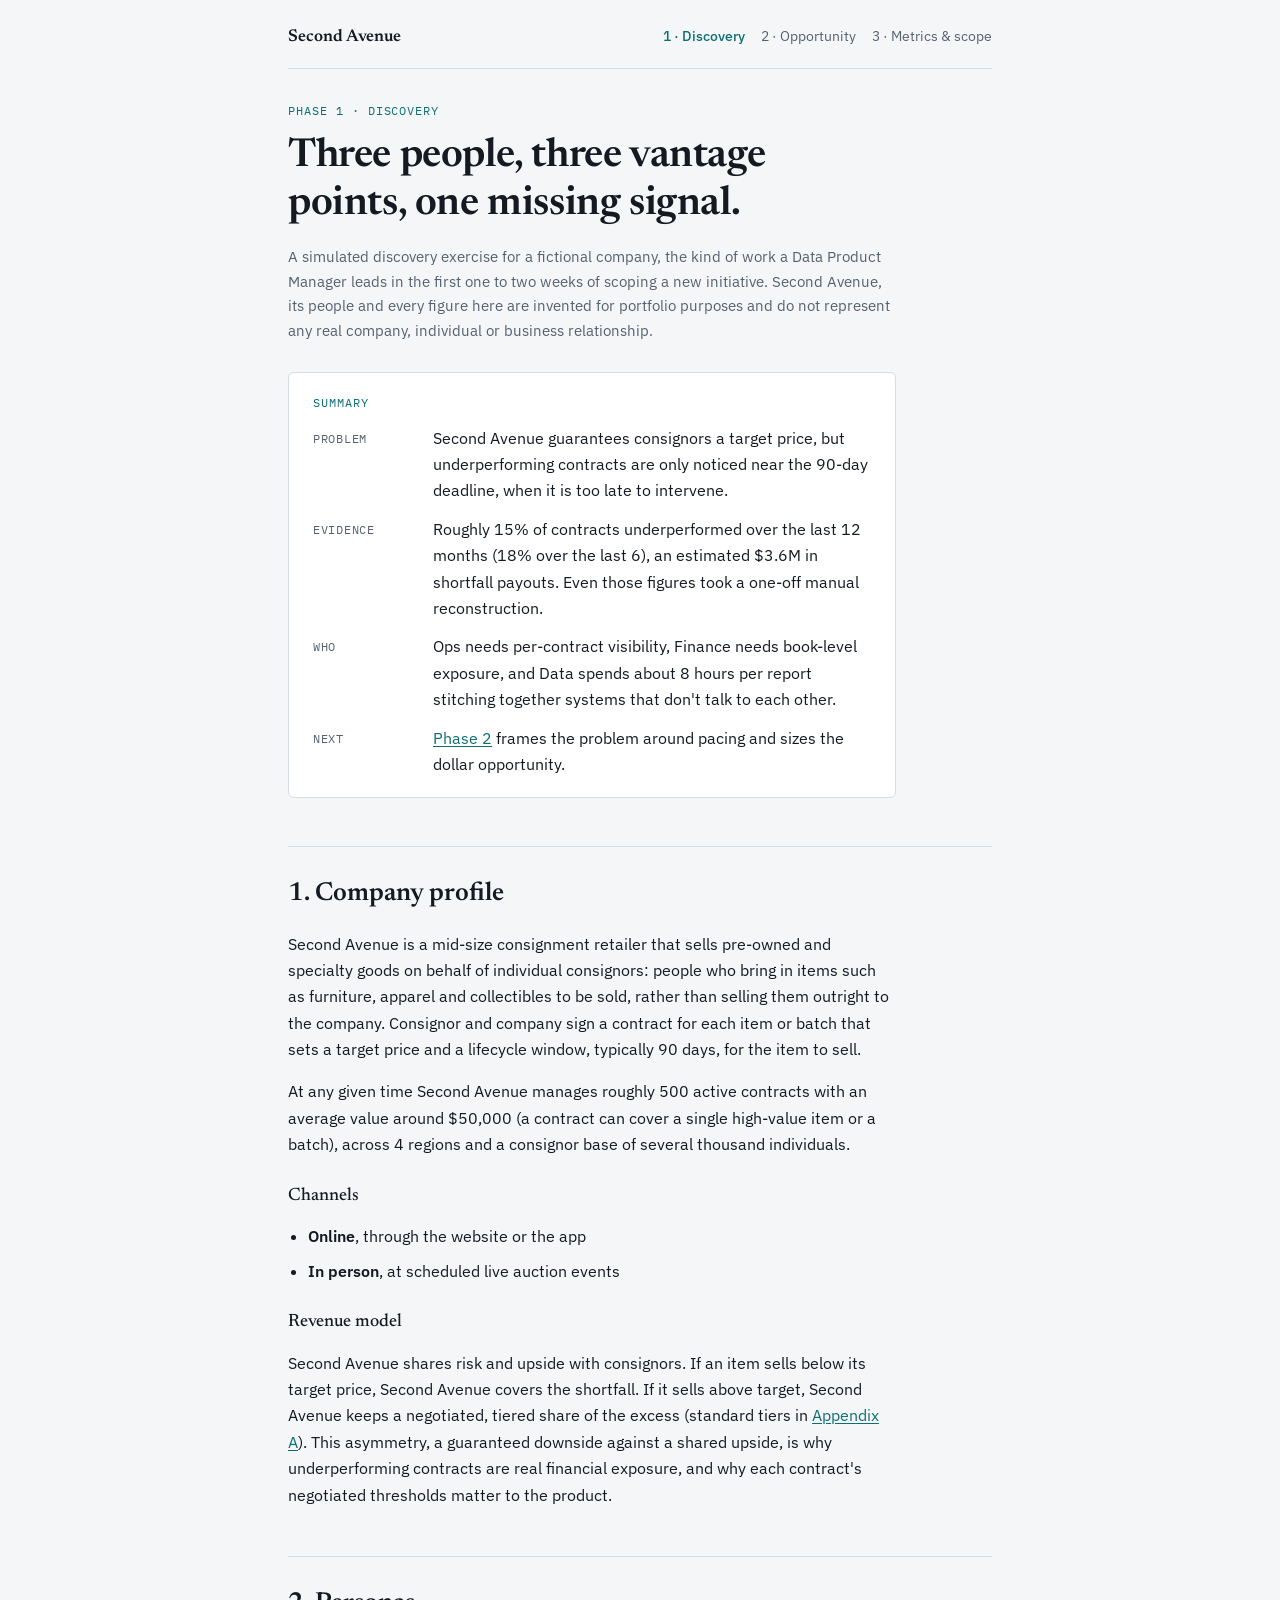
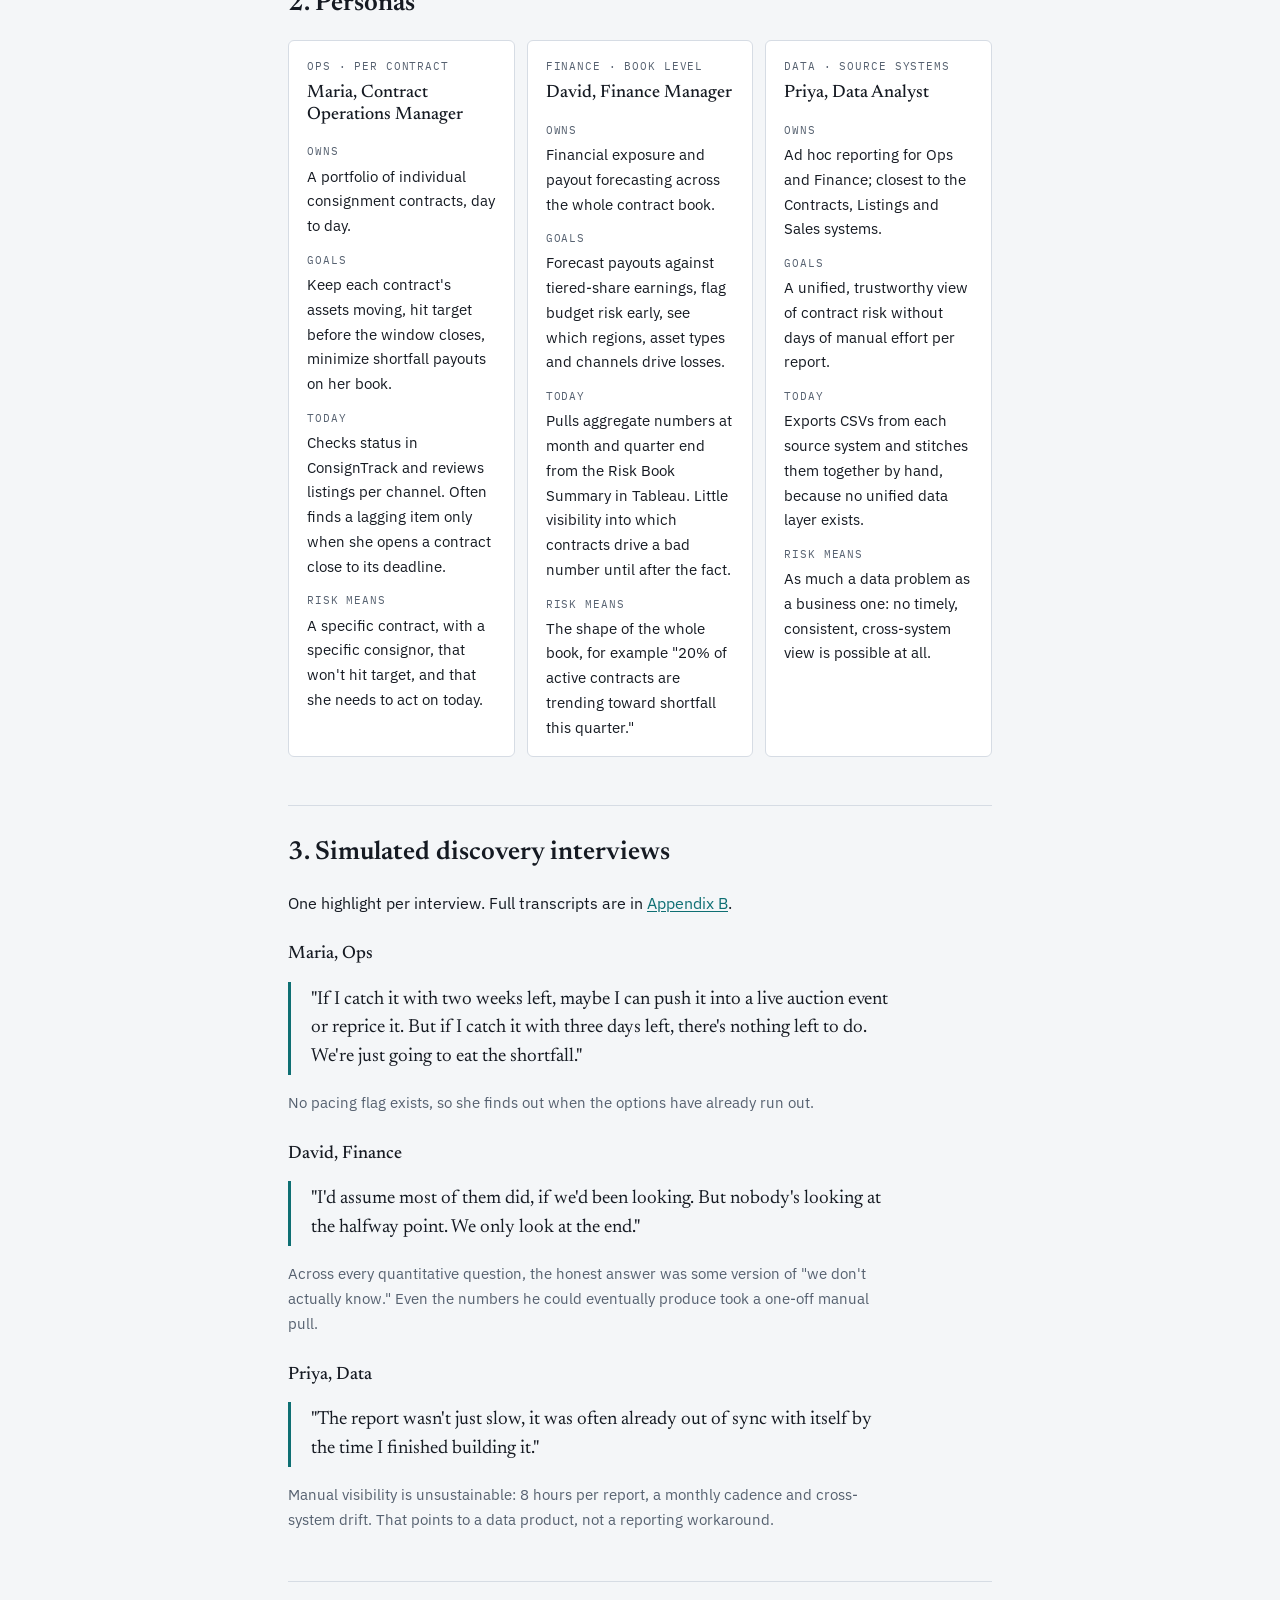
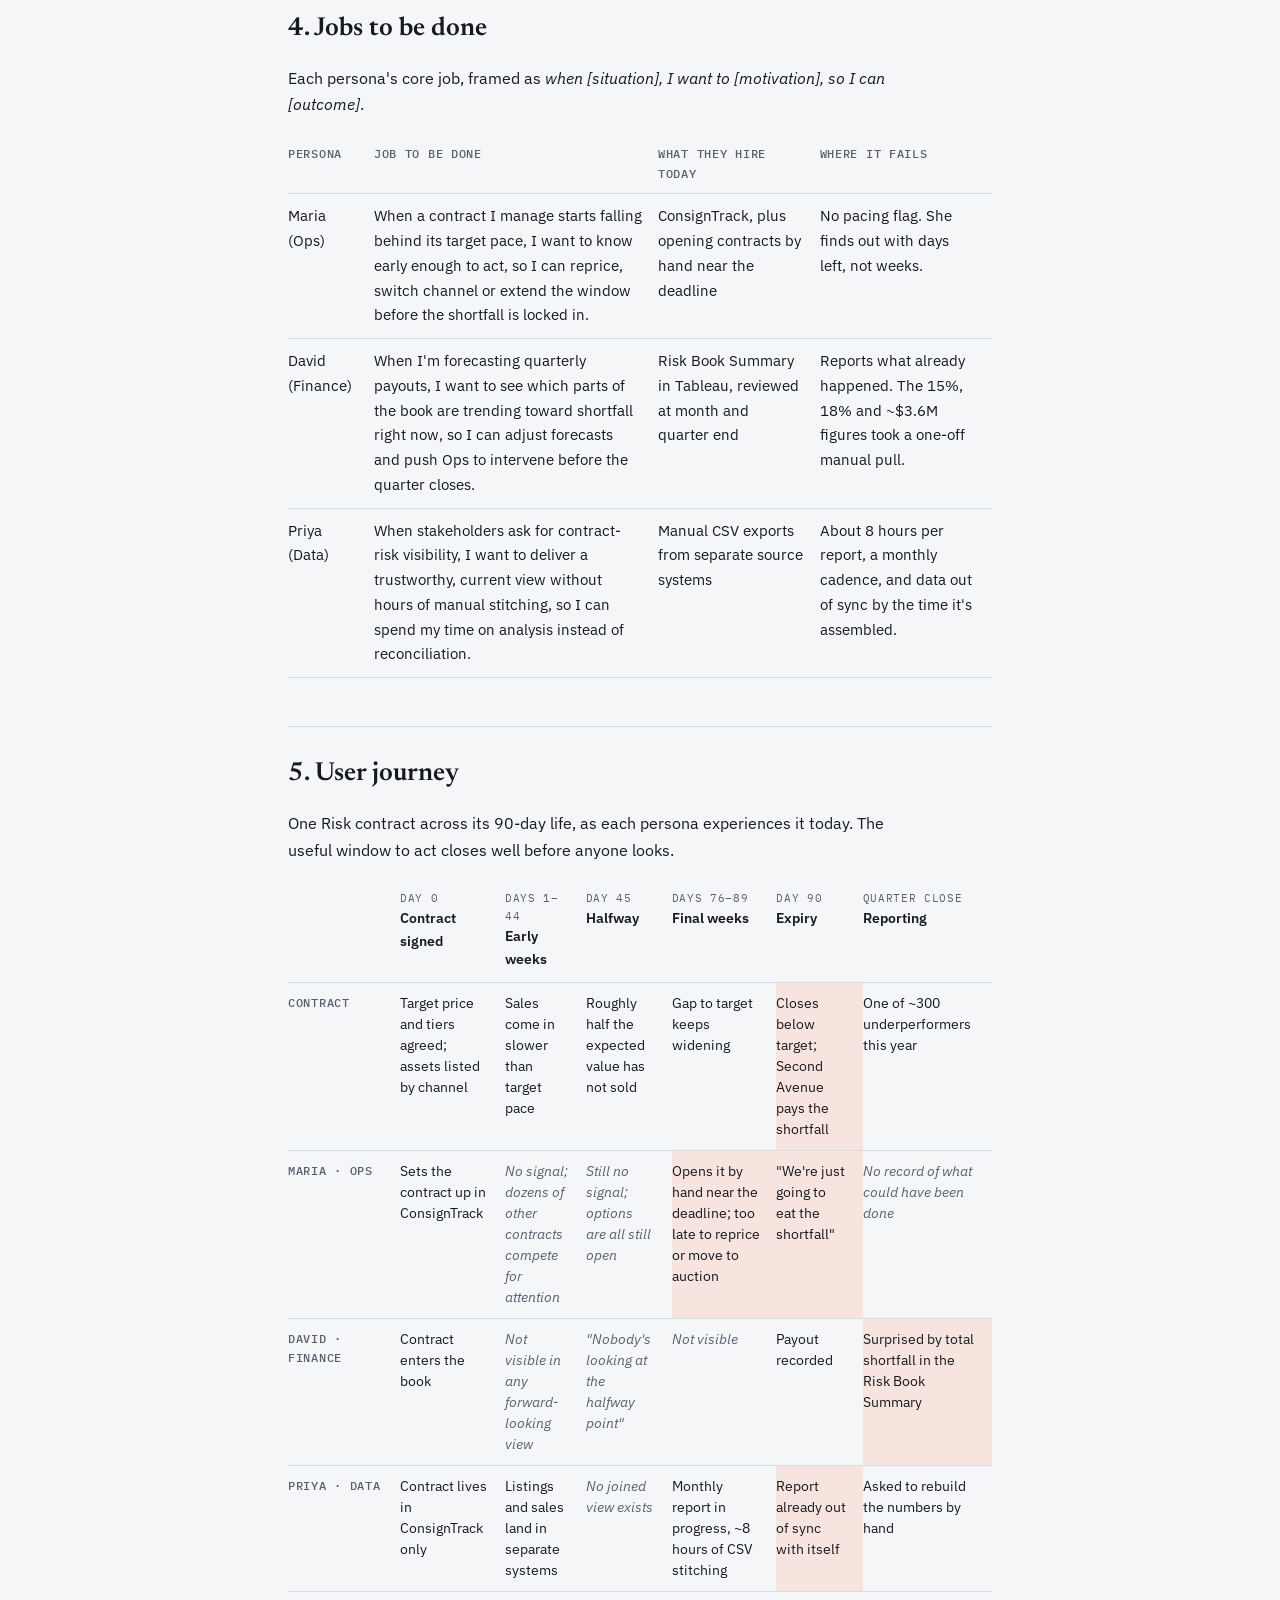
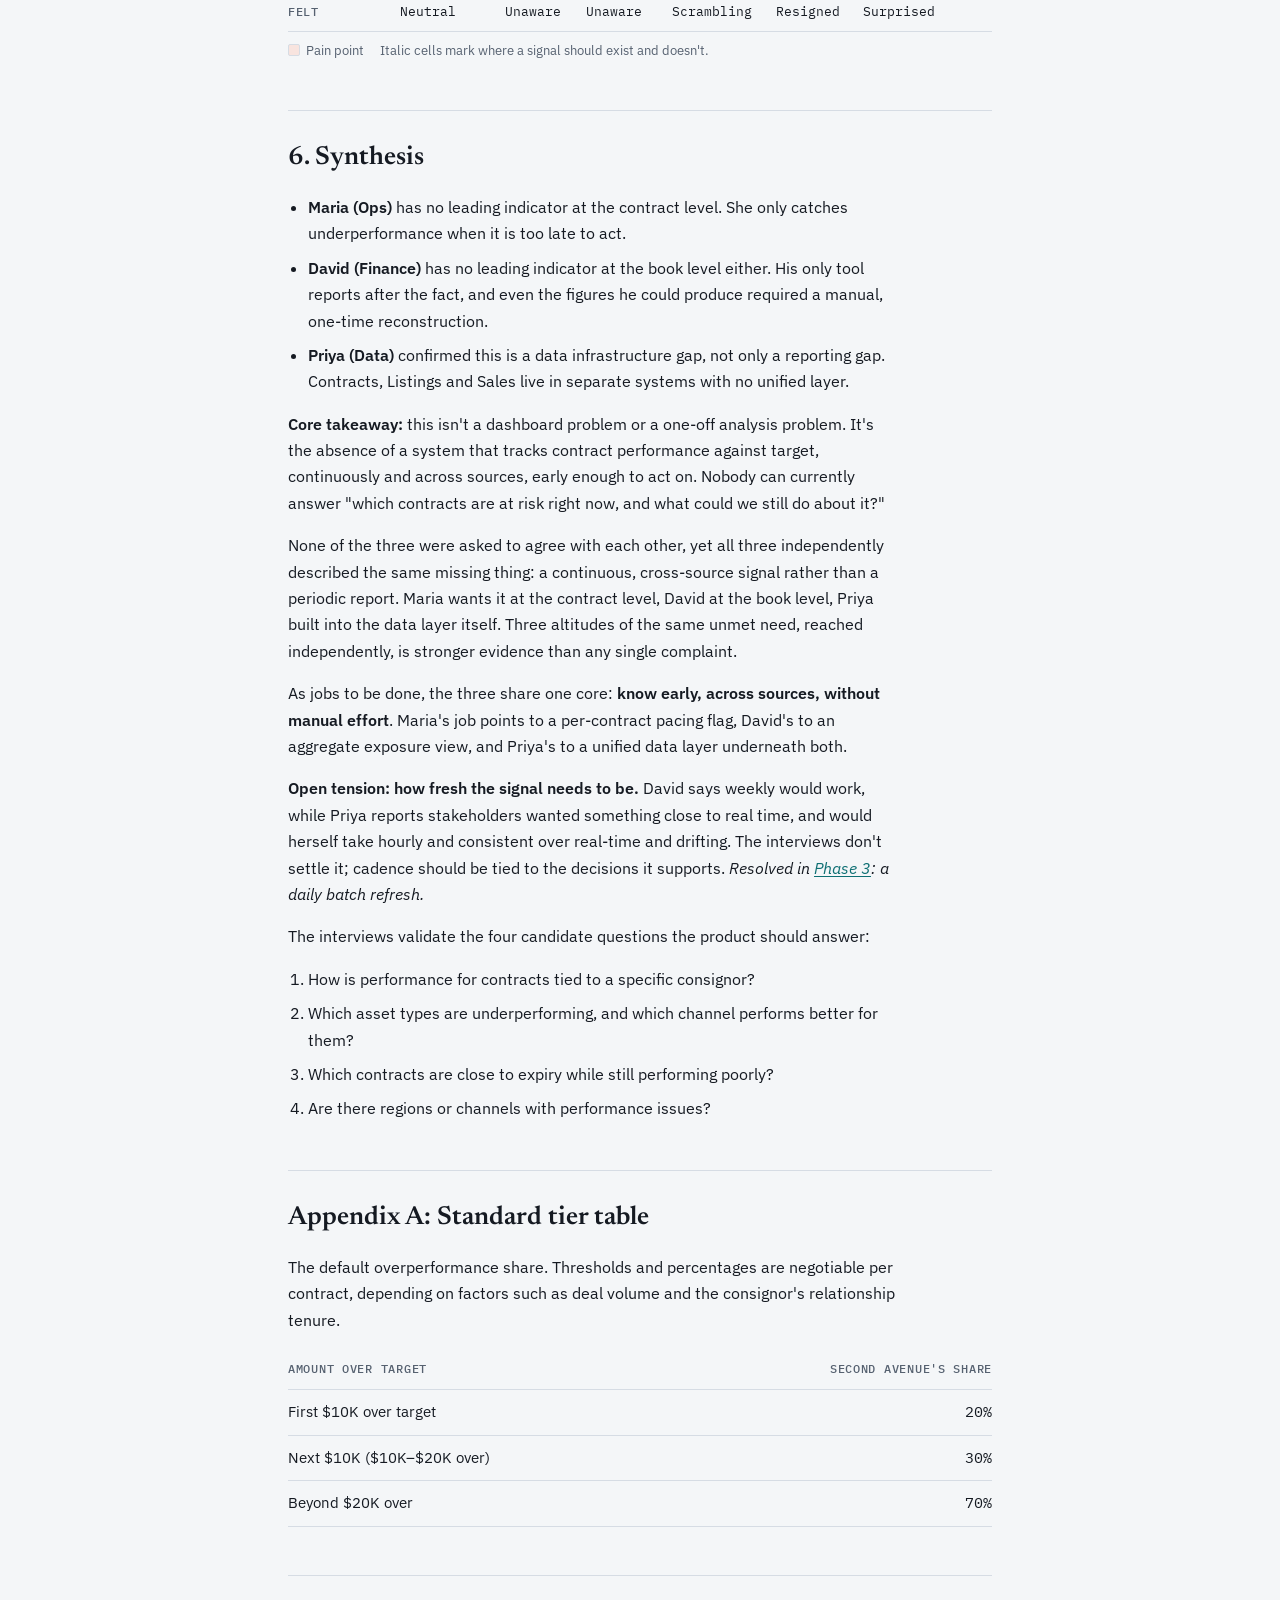
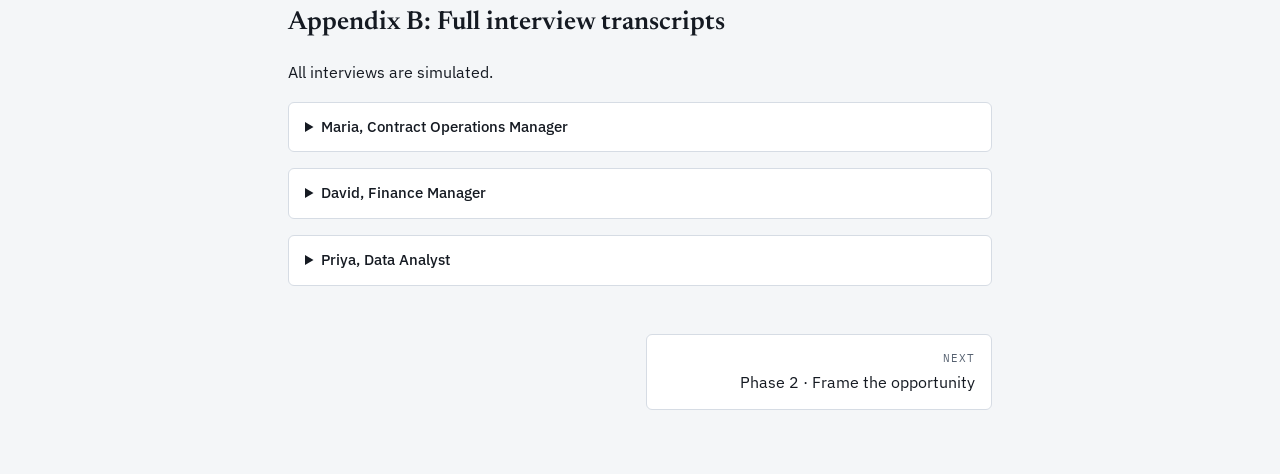
==== docs/phase-1-discovery.html @ 68701252 "Add case study site: Phases 1-3 Phase 1 discovery ported from Confluence, Phase 2 ported from the HT" ====
<!doctype html>
<html lang="en">
<head>
<meta charset="utf-8">
<meta name="viewport" content="width=device-width, initial-scale=1">
<title>Phase 1 · Discovery | Second Avenue</title>
<meta name="description" content="Simulated product discovery for a contract-risk data product at Second Avenue, a fictional consignment retailer: personas, interviews, jobs to be done, user journey and synthesis.">
<link rel="preconnect" href="https://fonts.googleapis.com">
<link rel="preconnect" href="https://fonts.gstatic.com" crossorigin>
<link rel="stylesheet" href="https://fonts.googleapis.com/css2?family=IBM+Plex+Mono:wght@400;500&family=IBM+Plex+Sans:wght@400;500;600&family=Newsreader:opsz,wght@6..72,500;6..72,600&display=swap">
<link rel="stylesheet" href="assets/site.css">
<style>
/* Journey map: stages across, lanes down; scrolls sideways on phones rather than shrinking text. */
.journey { min-width: 44rem; }
.journey th[scope="col"] { color: var(--fg); font-family: var(--font-body); font-size: 0.875rem; letter-spacing: 0; text-transform: none; font-weight: 600; }
.journey th[scope="col"] span { display: block; font-family: var(--font-mono); font-size: 0.6875rem; font-weight: 400; color: var(--muted); letter-spacing: 0.06em; text-transform: uppercase; }
.journey th[scope="row"] { width: 7rem; }
.journey td { font-size: 0.875rem; line-height: 1.5; }
.journey td.pain { background: var(--risk-soft); }
.journey td.gap { color: var(--muted); font-style: italic; }
.journey tr.feel td { font-family: var(--font-mono); font-size: 0.8125rem; }
.legend { display: flex; gap: 1rem; flex-wrap: wrap; font-size: 0.8125rem; color: var(--muted); }
.legend span::before { content: ""; display: inline-block; width: 0.75rem; height: 0.75rem; border-radius: 2px; margin-right: 0.375rem; vertical-align: -0.0625rem; background: var(--risk-soft); border: 1px solid var(--rule); }
.qa { display: flex; flex-direction: column; gap: 1rem; }
.qa p.q { font-weight: 600; font-size: 0.9375rem; }
.qa p.a { font-size: 0.9375rem; color: var(--fg); margin-top: 0.25rem; }
.persona dl { display: grid; grid-template-columns: minmax(0, 1fr); gap: 0.25rem; margin: 0; }
.persona dt { font-family: var(--font-mono); font-size: 0.6875rem; letter-spacing: 0.08em; text-transform: uppercase; color: var(--muted); margin-top: 0.5rem; }
.persona dd { margin: 0; font-size: 0.9375rem; }
</style>
</head>
<body>
<main class="page">
  <nav class="sitenav" aria-label="Case study">
    <a class="home" href="index.html">Second Avenue</a>
    <a href="phase-1-discovery.html" aria-current="page">1 · Discovery</a>
    <a href="phase-2-opportunity.html">2 · Opportunity</a>
    <a href="phase-3-metrics-scope.html">3 · Metrics &amp; scope</a>
  </nav>

  <header>
    <p class="eyebrow">Phase 1 · Discovery</p>
    <h1>Three people, three vantage points, one missing signal.</h1>
    <p class="note">A simulated discovery exercise for a fictional company, the kind of work a Data Product Manager leads in the first one to two weeks of scoping a new initiative. Second Avenue, its people and every figure here are invented for portfolio purposes and do not represent any real company, individual or business relationship.</p>
  </header>

  <aside class="tldr" aria-labelledby="tldr-h">
    <p class="label" id="tldr-h">Summary</p>
    <dl>
      <dt>Problem</dt>
      <dd>Second Avenue guarantees consignors a target price, but underperforming contracts are only noticed near the 90-day deadline, when it is too late to intervene.</dd>
      <dt>Evidence</dt>
      <dd>Roughly 15% of contracts underperformed over the last 12 months (18% over the last 6), an estimated $3.6M in shortfall payouts. Even those figures took a one-off manual reconstruction.</dd>
      <dt>Who</dt>
      <dd>Ops needs per-contract visibility, Finance needs book-level exposure, and Data spends about 8 hours per report stitching together systems that don't talk to each other.</dd>
      <dt>Next</dt>
      <dd><a href="phase-2-opportunity.html">Phase 2</a> frames the problem around pacing and sizes the dollar opportunity.</dd>
    </dl>
  </aside>

  <section class="section" aria-labelledby="s1">
    <h2 id="s1">1. Company profile</h2>
    <p>Second Avenue is a mid-size consignment retailer that sells pre-owned and specialty goods on behalf of individual consignors: people who bring in items such as furniture, apparel and collectibles to be sold, rather than selling them outright to the company. Consignor and company sign a contract for each item or batch that sets a target price and a lifecycle window, typically 90 days, for the item to sell.</p>
    <p>At any given time Second Avenue manages roughly 500 active contracts with an average value around $50,000 (a contract can cover a single high-value item or a batch), across 4 regions and a consignor base of several thousand individuals.</p>
    <h3>Channels</h3>
    <ul>
      <li><strong>Online</strong>, through the website or the app</li>
      <li><strong>In person</strong>, at scheduled live auction events</li>
    </ul>
    <h3>Revenue model</h3>
    <p>Second Avenue shares risk and upside with consignors. If an item sells below its target price, Second Avenue covers the shortfall. If it sells above target, Second Avenue keeps a negotiated, tiered share of the excess (standard tiers in <a href="#appendix-a">Appendix A</a>). This asymmetry, a guaranteed downside against a shared upside, is why underperforming contracts are real financial exposure, and why each contract's negotiated thresholds matter to the product.</p>
  </section>

  <section class="section" aria-labelledby="s2">
    <h2 id="s2">2. Personas</h2>
    <div class="cards">
      <article class="card persona">
        <span class="tag">Ops · per contract</span>
        <h3>Maria, Contract Operations Manager</h3>
        <dl>
          <dt>Owns</dt><dd>A portfolio of individual consignment contracts, day to day.</dd>
          <dt>Goals</dt><dd>Keep each contract's assets moving, hit target before the window closes, minimize shortfall payouts on her book.</dd>
          <dt>Today</dt><dd>Checks status in ConsignTrack and reviews listings per channel. Often finds a lagging item only when she opens a contract close to its deadline.</dd>
          <dt>Risk means</dt><dd>A specific contract, with a specific consignor, that won't hit target, and that she needs to act on today.</dd>
        </dl>
      </article>
      <article class="card persona">
        <span class="tag">Finance · book level</span>
        <h3>David, Finance Manager</h3>
        <dl>
          <dt>Owns</dt><dd>Financial exposure and payout forecasting across the whole contract book.</dd>
          <dt>Goals</dt><dd>Forecast payouts against tiered-share earnings, flag budget risk early, see which regions, asset types and channels drive losses.</dd>
          <dt>Today</dt><dd>Pulls aggregate numbers at month and quarter end from the Risk Book Summary in Tableau. Little visibility into which contracts drive a bad number until after the fact.</dd>
          <dt>Risk means</dt><dd>The shape of the whole book, for example "20% of active contracts are trending toward shortfall this quarter."</dd>
        </dl>
      </article>
      <article class="card persona">
        <span class="tag">Data · source systems</span>
        <h3>Priya, Data Analyst</h3>
        <dl>
          <dt>Owns</dt><dd>Ad hoc reporting for Ops and Finance; closest to the Contracts, Listings and Sales systems.</dd>
          <dt>Goals</dt><dd>A unified, trustworthy view of contract risk without days of manual effort per report.</dd>
          <dt>Today</dt><dd>Exports CSVs from each source system and stitches them together by hand, because no unified data layer exists.</dd>
          <dt>Risk means</dt><dd>As much a data problem as a business one: no timely, consistent, cross-system view is possible at all.</dd>
        </dl>
      </article>
    </div>
  </section>

  <section class="section" aria-labelledby="s3">
    <h2 id="s3">3. Simulated discovery interviews</h2>
    <p>One highlight per interview. Full transcripts are in <a href="#appendix-b">Appendix B</a>.</p>

    <h3>Maria, Ops</h3>
    <blockquote><p>"If I catch it with two weeks left, maybe I can push it into a live auction event or reprice it. But if I catch it with three days left, there's nothing left to do. We're just going to eat the shortfall."</p></blockquote>
    <p class="takeaway">No pacing flag exists, so she finds out when the options have already run out.</p>

    <h3>David, Finance</h3>
    <blockquote><p>"I'd assume most of them did, if we'd been looking. But nobody's looking at the halfway point. We only look at the end."</p></blockquote>
    <p class="takeaway">Across every quantitative question, the honest answer was some version of "we don't actually know." Even the numbers he could eventually produce took a one-off manual pull.</p>

    <h3>Priya, Data</h3>
    <blockquote><p>"The report wasn't just slow, it was often already out of sync with itself by the time I finished building it."</p></blockquote>
    <p class="takeaway">Manual visibility is unsustainable: 8 hours per report, a monthly cadence and cross-system drift. That points to a data product, not a reporting workaround.</p>
  </section>

  <section class="section" aria-labelledby="s4">
    <h2 id="s4">4. Jobs to be done</h2>
    <p>Each persona's core job, framed as <em>when [situation], I want to [motivation], so I can [outcome]</em>.</p>
    <div class="scroll">
      <table>
        <thead><tr><th>Persona</th><th>Job to be done</th><th>What they hire today</th><th>Where it fails</th></tr></thead>
        <tbody>
          <tr><td>Maria (Ops)</td><td>When a contract I manage starts falling behind its target pace, I want to know early enough to act, so I can reprice, switch channel or extend the window before the shortfall is locked in.</td><td>ConsignTrack, plus opening contracts by hand near the deadline</td><td>No pacing flag. She finds out with days left, not weeks.</td></tr>
          <tr><td>David (Finance)</td><td>When I'm forecasting quarterly payouts, I want to see which parts of the book are trending toward shortfall right now, so I can adjust forecasts and push Ops to intervene before the quarter closes.</td><td>Risk Book Summary in Tableau, reviewed at month and quarter end</td><td>Reports what already happened. The 15%, 18% and ~$3.6M figures took a one-off manual pull.</td></tr>
          <tr><td>Priya (Data)</td><td>When stakeholders ask for contract-risk visibility, I want to deliver a trustworthy, current view without hours of manual stitching, so I can spend my time on analysis instead of reconciliation.</td><td>Manual CSV exports from separate source systems</td><td>About 8 hours per report, a monthly cadence, and data out of sync by the time it's assembled.</td></tr>
        </tbody>
      </table>
    </div>
  </section>

  <section class="section" aria-labelledby="s5">
    <h2 id="s5">5. User journey</h2>
    <p>One Risk contract across its 90-day life, as each persona experiences it today. The useful window to act closes well before anyone looks.</p>
    <figure>
      <div class="scroll">
        <table class="journey">
          <thead>
            <tr>
              <th></th>
              <th scope="col"><span>Day 0</span>Contract signed</th>
              <th scope="col"><span>Days 1–44</span>Early weeks</th>
              <th scope="col"><span>Day 45</span>Halfway</th>
              <th scope="col"><span>Days 76–89</span>Final weeks</th>
              <th scope="col"><span>Day 90</span>Expiry</th>
              <th scope="col"><span>Quarter close</span>Reporting</th>
            </tr>
          </thead>
          <tbody>
            <tr>
              <th scope="row">Contract</th>
              <td>Target price and tiers agreed; assets listed by channel</td>
              <td>Sales come in slower than target pace</td>
              <td>Roughly half the expected value has not sold</td>
              <td>Gap to target keeps widening</td>
              <td class="pain">Closes below target; Second Avenue pays the shortfall</td>
              <td>One of ~300 underperformers this year</td>
            </tr>
            <tr>
              <th scope="row">Maria · Ops</th>
              <td>Sets the contract up in ConsignTrack</td>
              <td class="gap">No signal; dozens of other contracts compete for attention</td>
              <td class="gap">Still no signal; options are all still open</td>
              <td class="pain">Opens it by hand near the deadline; too late to reprice or move to auction</td>
              <td class="pain">"We're just going to eat the shortfall"</td>
              <td class="gap">No record of what could have been done</td>
            </tr>
            <tr>
              <th scope="row">David · Finance</th>
              <td>Contract enters the book</td>
              <td class="gap">Not visible in any forward-looking view</td>
              <td class="gap">"Nobody's looking at the halfway point"</td>
              <td class="gap">Not visible</td>
              <td>Payout recorded</td>
              <td class="pain">Surprised by total shortfall in the Risk Book Summary</td>
            </tr>
            <tr>
              <th scope="row">Priya · Data</th>
              <td>Contract lives in ConsignTrack only</td>
              <td>Listings and sales land in separate systems</td>
              <td class="gap">No joined view exists</td>
              <td>Monthly report in progress, ~8 hours of CSV stitching</td>
              <td class="pain">Report already out of sync with itself</td>
              <td>Asked to rebuild the numbers by hand</td>
            </tr>
            <tr class="feel">
              <th scope="row">Felt</th>
              <td>Neutral</td>
              <td>Unaware</td>
              <td>Unaware</td>
              <td>Scrambling</td>
              <td>Resigned</td>
              <td>Surprised</td>
            </tr>
          </tbody>
        </table>
      </div>
      <p class="legend"><span>Pain point</span> Italic cells mark where a signal should exist and doesn't.</p>
    </figure>
  </section>

  <section class="section" aria-labelledby="s6">
    <h2 id="s6">6. Synthesis</h2>
    <ul>
      <li><strong>Maria (Ops)</strong> has no leading indicator at the contract level. She only catches underperformance when it is too late to act.</li>
      <li><strong>David (Finance)</strong> has no leading indicator at the book level either. His only tool reports after the fact, and even the figures he could produce required a manual, one-time reconstruction.</li>
      <li><strong>Priya (Data)</strong> confirmed this is a data infrastructure gap, not only a reporting gap. Contracts, Listings and Sales live in separate systems with no unified layer.</li>
    </ul>
    <p><strong>Core takeaway:</strong> this isn't a dashboard problem or a one-off analysis problem. It's the absence of a system that tracks contract performance against target, continuously and across sources, early enough to act on. Nobody can currently answer "which contracts are at risk right now, and what could we still do about it?"</p>
    <p>None of the three were asked to agree with each other, yet all three independently described the same missing thing: a continuous, cross-source signal rather than a periodic report. Maria wants it at the contract level, David at the book level, Priya built into the data layer itself. Three altitudes of the same unmet need, reached independently, is stronger evidence than any single complaint.</p>
    <p>As jobs to be done, the three share one core: <strong>know early, across sources, without manual effort</strong>. Maria's job points to a per-contract pacing flag, David's to an aggregate exposure view, and Priya's to a unified data layer underneath both.</p>
    <p><strong>Open tension: how fresh the signal needs to be.</strong> David says weekly would work, while Priya reports stakeholders wanted something close to real time, and would herself take hourly and consistent over real-time and drifting. The interviews don't settle it; cadence should be tied to the decisions it supports. <em>Resolved in <a href="phase-3-metrics-scope.html#cadence">Phase 3</a>: a daily batch refresh.</em></p>
    <p>The interviews validate the four candidate questions the product should answer:</p>
    <ol>
      <li>How is performance for contracts tied to a specific consignor?</li>
      <li>Which asset types are underperforming, and which channel performs better for them?</li>
      <li>Which contracts are close to expiry while still performing poorly?</li>
      <li>Are there regions or channels with performance issues?</li>
    </ol>
  </section>

  <section class="section" aria-labelledby="appendix-a">
    <h2 id="appendix-a">Appendix A: Standard tier table</h2>
    <p>The default overperformance share. Thresholds and percentages are negotiable per contract, depending on factors such as deal volume and the consignor's relationship tenure.</p>
    <div class="scroll">
      <table>
        <thead><tr><th>Amount over target</th><th class="num">Second Avenue's share</th></tr></thead>
        <tbody>
          <tr><td>First $10K over target</td><td class="num">20%</td></tr>
          <tr><td>Next $10K ($10K–$20K over)</td><td class="num">30%</td></tr>
          <tr><td>Beyond $20K over</td><td class="num">70%</td></tr>
        </tbody>
      </table>
    </div>
  </section>

  <section class="section" aria-labelledby="appendix-b">
    <h2 id="appendix-b">Appendix B: Full interview transcripts</h2>
    <p>All interviews are simulated.</p>

    <details>
      <summary>Maria, Contract Operations Manager</summary>
      <div class="inner qa">
        <div><p class="q">Walk me through how you currently find out a contract is underperforming.</p><p class="a">"Honestly, I only really dig into a contract when it's close to the 90-day deadline. I'm managing dozens of contracts at once in ConsignTrack, and there's no flag that tells me 'this one's falling behind pace.' I'd have to open each one and compare the current price trajectory to the target myself."</p></div>
        <div><p class="q">When you do catch one underperforming, what are your options at that point?</p><p class="a">"Pretty limited, honestly. If I catch it with two weeks left, maybe I can push it into a live auction event or reprice it. But if I catch it with three days left, there's nothing left to do. We're just going to eat the shortfall."</p></div>
        <div><p class="q">Is there anything that currently helps you catch these early?</p><p class="a">"Not really. It's mostly instinct and whichever contracts happen to be top of mind. I don't have a way to see, across my whole portfolio, which ones are quietly falling behind right now."</p></div>
        <div><p class="q">What would an ideal solution look like for you?</p><p class="a">"I'd want something that tells me at the start of my day which contracts are behind pace, ranked, so I know where to look first. I don't need it to fix anything. I just need to know where to spend my time."</p></div>
        <div><p class="q">What's essential versus nice to have?</p><p class="a">"Essential is a flag when a contract falls behind pace, early enough that I can still reprice or move it to an auction. A suggestion for what to do about it would be nice to have, but honestly I know my options. I just can't see the problem in time."</p></div>
      </div>
    </details>

    <details>
      <summary>David, Finance Manager</summary>
      <div class="inner qa">
        <div><p class="q">How do you currently track financial exposure from underperforming contracts?</p><p class="a">"I pull the Risk Book Summary in Tableau, but that's really a month-end or quarter-end view. It tells me how much we paid out last period, not which contracts are heading toward a payout right now."</p></div>
        <div><p class="q">Has that lag ever caused a problem?</p><p class="a">"Yeah. More than once we've closed a quarter and been surprised by how much we paid out in shortfalls. By the time I see the number, the contracts are already closed. There's no way for me to flag it to Ops while there's still time to do something."</p></div>
        <div><p class="q">What percentage of contracts underperformed in the last 3, 6, 9 and 12 months?</p><p class="a">"Honestly? I don't have an exact number day to day. I could dig through the Risk Book Summary and tally it by hand, but nothing gives me that trend automatically. It's somewhere in my head as 'feels like it's gotten worse,' not a number I could put in a slide. We did eventually pull it manually for this review: roughly 15% of contracts underperformed over the trailing 12 months, and 18% over the trailing 6. So the direction matches my gut, but it took real effort to confirm."</p></div>
        <div><p class="q">How much money did we lose specifically on underperforming contracts?</p><p class="a">"We know the total payout number each quarter, but breaking out how much came from contracts that could have been caught earlier versus ones that were always going to miss? That's not something I can pull today. The same manual pull estimated around $3.6M in aggregate shortfall payouts over the past year, but again, that was a one-time reconstruction, not something I can monitor as it happens."</p></div>
        <div><p class="q">Which channel, app, website or live auction, has the worst pacing-to-target rate?</p><p class="a">"My gut says live auction events underperform more, but that's an impression from a few conversations with the Ops team, not something I've actually measured."</p></div>
        <div><p class="q">Of the contracts that ended up underperforming, how many showed warning signs by the halfway point?</p><p class="a">"I'd assume most of them did, if we'd been looking. But nobody's looking at the halfway point. We only look at the end."</p></div>
        <div><p class="q">And how many of those had actions available that could have helped if you'd caught them earlier?</p><p class="a">"Probably a lot of them. But that's a guess, not something backed by data."</p></div>
        <div><p class="q">Has anyone tried to close that gap?</p><p class="a">"Last quarter I asked Tom on the Ops side whether he could flag at-risk contracts early, and he told me he'd have to open each one by hand."</p></div>
        <div><p class="q">What would an ideal solution look like for you?</p><p class="a">"I'd want to see, while the quarter is still running, which regions and asset types are trending toward shortfall payouts. And I'd want a number I trust. I don't want to walk into a meeting defending a figure nobody can reproduce."</p></div>
        <div><p class="q">What's essential versus nice to have?</p><p class="a">"Essential is a forward-looking view of expected payouts that refreshes at least weekly. Daily would be nicer, but weekly I could work with. Per-contract detail is nice to have for me, that's more of an Ops need, though I'd want to be able to drill in when something looks off."</p></div>
        <p class="takeaway">Across every quantitative question, the honest answer was some version of "we don't actually know." The knowledge lives in people's heads, not in any system.</p>
      </div>
    </details>

    <details>
      <summary>Priya, Data Analyst</summary>
      <div class="inner qa">
        <div><p class="q">I heard you tried to build a report to give visibility into contract risk. What happened?</p><p class="a">"I did. Contracts, Listings and Sales data all live in different source systems and databases, so there was no single place to pull a unified view from. I ended up exporting CSVs from each system and stitching them together myself."</p></div>
        <div><p class="q">How long did that take?</p><p class="a">"About 8 hours per report, start to finish: pulling each export, cleaning it, joining everything, checking it made sense."</p></div>
        <div><p class="q">How often were you able to produce it?</p><p class="a">"Monthly, realistically. That's all I could manage given my other priorities. But the stakeholders wanted something close to real time so they could actually act on it. By the time I delivered a monthly report, it was already too stale to drive a decision."</p></div>
        <div><p class="q">Beyond the time cost, did you run into any other issues?</p><p class="a">"Yes, data sync. By the time I'd finished pulling from System B, System A had already moved on: contracts had been updated, new sales had come in. So the report wasn't just slow, it was often already out of sync with itself by the time I finished building it."</p></div>
        <div><p class="q">What would the ideal setup look like?</p><p class="a">"One place where contracts, listings and sales are already joined and refreshed automatically, so I'm not the integration layer. If that existed, the report would be a query, not an eight-hour project."</p></div>
        <div><p class="q">What's essential versus nice to have?</p><p class="a">"Essential is that the numbers reconcile across systems: same contract, same status, same moment. Refresh speed matters, but consistency matters more. I'd take hourly and consistent over real-time and drifting. A self-serve view for Ops and Finance would be nice to have, because then they'd stop asking me."</p></div>
      </div>
    </details>
  </section>

  <nav class="pager" aria-label="Phases">
    <a class="next" href="phase-2-opportunity.html"><span class="dir">Next</span>Phase 2 · Frame the opportunity</a>
  </nav>
</main>
</body>
</html>
---- docs/assets/site.css ----
/* Second Avenue case study: shared styles for every phase page.
   One reading column for argument, full column width for tables and figures, numbers in mono. */
:root {
  --bg: #F4F6F8;
  --surface: #FFFFFF;
  --fg: #151A22;
  --muted: #566170;
  --rule: #D6DCE4;
  --accent: #0E6F73;
  --accent-soft: #DDF0F0;
  --risk: #B8412B;
  --risk-soft: #F8E4DF;
  --bar-total: #9DA9B8;
  --font-display: "Newsreader", Georgia, "Times New Roman", serif;
  --font-body: "IBM Plex Sans", system-ui, -apple-system, "Segoe UI", sans-serif;
  --font-mono: "IBM Plex Mono", ui-monospace, "SFMono-Regular", Menlo, Consolas, monospace;
  color-scheme: light;
}
@media (prefers-color-scheme: dark) {
  :root:not([data-theme="light"]) {
    --bg: #0E1319; --surface: #161D26; --fg: #E7ECF2; --muted: #9AA6B5; --rule: #273241;
    --accent: #52C4C4; --accent-soft: #12302F; --risk: #F0876F; --risk-soft: #3A1E18; --bar-total: #4A586B;
    color-scheme: dark;
  }
}
:root[data-theme="dark"] {
  --bg: #0E1319; --surface: #161D26; --fg: #E7ECF2; --muted: #9AA6B5; --rule: #273241;
  --accent: #52C4C4; --accent-soft: #12302F; --risk: #F0876F; --risk-soft: #3A1E18; --bar-total: #4A586B;
  color-scheme: dark;
}

*, *::before, *::after { box-sizing: border-box; }
html { -webkit-text-size-adjust: 100%; }
body { margin: 0; background: var(--bg); color: var(--fg); font-family: var(--font-body); font-size: 16px; line-height: 1.65; }
img, svg { max-width: 100%; }
.page { width: 100%; max-width: 46rem; margin: 0 auto; padding: 1.5rem 16px 4rem; }

/* Site nav */
.sitenav { display: flex; flex-wrap: wrap; gap: 0.25rem 1rem; align-items: baseline; padding-bottom: 1rem; margin-bottom: 2rem; border-bottom: 1px solid var(--rule); font-size: 0.875rem; }
.sitenav .home { font-family: var(--font-display); font-weight: 600; font-size: 1.0625rem; color: var(--fg); text-decoration: none; margin-right: auto; }
.sitenav a { color: var(--muted); text-decoration: none; }
.sitenav a:hover { color: var(--accent); }
.sitenav a[aria-current="page"] { color: var(--accent); font-weight: 500; }

.eyebrow { font-family: var(--font-mono); font-size: 0.75rem; letter-spacing: 0.08em; text-transform: uppercase; color: var(--accent); margin: 0 0 0.75rem; }
h1, h2, h3 { font-family: var(--font-display); font-weight: 600; text-wrap: balance; margin: 0; line-height: 1.2; }
h1 { font-size: clamp(1.75rem, 5.2vw, 2.5rem); letter-spacing: -0.01em; }
h2 { font-size: 1.625rem; padding-top: 2rem; border-top: 1px solid var(--rule); }
h3 { font-size: 1.125rem; font-weight: 500; }
h4 { font-size: 0.9375rem; font-weight: 600; margin: 0; }
p { margin: 0; }
a { color: var(--accent); text-underline-offset: 0.15em; }
a:focus-visible, button:focus-visible, summary:focus-visible { outline: 2px solid var(--accent); outline-offset: 3px; }
strong { font-weight: 600; }

.note { color: var(--muted); font-size: 0.9375rem; margin-top: 1rem; max-width: 38rem; }
.section { display: flex; flex-direction: column; gap: 1rem; margin-top: 3rem; }
.section > p, .section > ul, .section > ol, .section > h3 { max-width: 38rem; }
.section > h3 { margin-top: 0.75rem; }
.section > h2 { margin-bottom: 0.25rem; }

/* TL;DR panel */
.tldr { margin-top: 1.75rem; background: var(--surface); border: 1px solid var(--rule); border-radius: 6px; padding: 1.25rem 1.5rem; max-width: 38rem; }
.tldr .label { font-family: var(--font-mono); font-size: 0.75rem; letter-spacing: 0.08em; text-transform: uppercase; color: var(--accent); margin: 0 0 0.75rem; }
.tldr dl { display: grid; grid-template-columns: 6.5rem minmax(0, 1fr); gap: 0.75rem 1rem; margin: 0; }
.tldr dt { font-family: var(--font-mono); font-size: 0.75rem; letter-spacing: 0.06em; text-transform: uppercase; color: var(--muted); padding-top: 0.25rem; }
.tldr dd { margin: 0; min-width: 0; }
@media (max-width: 34rem) { .tldr dl { grid-template-columns: minmax(0, 1fr); gap: 0.125rem; } .tldr dd { margin-bottom: 0.75rem; } .tldr dd:last-child { margin-bottom: 0; } }

/* Callouts */
.hmw { background: var(--accent-soft); padding: 1.25rem 1.5rem; border-radius: 4px; max-width: 38rem; margin-top: 0.5rem; }
.hmw .lead { color: var(--accent); }
.hmw p { font-family: var(--font-display); font-size: 1.25rem; line-height: 1.45; font-weight: 500; }
blockquote { margin: 0; padding: 0.25rem 0 0.25rem 1.25rem; border-left: 3px solid var(--accent); max-width: 38rem; }
blockquote p { font-family: var(--font-display); font-size: 1.1875rem; line-height: 1.5; }
.takeaway { color: var(--muted); font-size: 0.9375rem; max-width: 38rem; }

/* Cards */
.cards { display: grid; grid-template-columns: repeat(auto-fit, minmax(13rem, 1fr)); gap: 0.75rem; }
.card { background: var(--surface); border: 1px solid var(--rule); border-radius: 6px; padding: 1rem 1.125rem; display: flex; flex-direction: column; gap: 0.5rem; min-width: 0; }
.card .tag { font-family: var(--font-mono); font-size: 0.6875rem; letter-spacing: 0.08em; text-transform: uppercase; color: var(--muted); }
.card p, .card li { font-size: 0.9375rem; }
.card ul { gap: 0.25rem; }

/* Tables */
.scroll { overflow-x: auto; max-width: 100%; }
table { border-collapse: collapse; width: 100%; font-size: 0.9375rem; }
th, td { text-align: left; padding: 0.625rem 1rem 0.625rem 0; border-bottom: 1px solid var(--rule); vertical-align: top; }
th { font-family: var(--font-mono); font-size: 0.75rem; letter-spacing: 0.06em; text-transform: uppercase; font-weight: 500; color: var(--muted); }
td.num, th.num { text-align: right; font-family: var(--font-mono); font-variant-numeric: tabular-nums; white-space: nowrap; padding-right: 0; }
td.how { color: var(--muted); }
th.how, td.how { padding-left: 1.5rem; }
td code, p code, li code { font-family: var(--font-mono); font-size: 0.8125rem; background: var(--surface); border: 1px solid var(--rule); border-radius: 3px; padding: 0 0.25rem; }

ul, ol { padding-left: 1.25rem; margin: 0; display: flex; flex-direction: column; gap: 0.5rem; }
details { max-width: 100%; border: 1px solid var(--rule); border-radius: 6px; background: var(--surface); }
summary { cursor: pointer; padding: 0.75rem 1rem; font-weight: 500; font-size: 0.9375rem; }
details > .inner { padding: 0 1rem 1rem; display: flex; flex-direction: column; gap: 1rem; }
pre { margin: 0; padding: 0 1rem 1rem; overflow-x: auto; font-family: var(--font-mono); font-size: 0.8125rem; line-height: 1.6; }

figure { margin: 0; display: flex; flex-direction: column; gap: 0.5rem; }
figcaption, .caption { font-size: 0.8125rem; color: var(--muted); }

/* Phase navigation at the foot of each page */
.pager { display: grid; grid-template-columns: 1fr 1fr; gap: 0.75rem; margin-top: 3rem; }
.pager a { display: flex; flex-direction: column; gap: 0.125rem; padding: 0.875rem 1rem; border: 1px solid var(--rule); border-radius: 6px; background: var(--surface); text-decoration: none; color: var(--fg); min-width: 0; }
.pager a:hover { border-color: var(--accent); }
.pager .dir { font-family: var(--font-mono); font-size: 0.6875rem; letter-spacing: 0.08em; text-transform: uppercase; color: var(--muted); }
.pager .next { text-align: right; grid-column: 2; }
.foot { margin-top: 2rem; padding-top: 1.5rem; border-top: 1px solid var(--rule); color: var(--muted); font-size: 0.875rem; max-width: 38rem; }
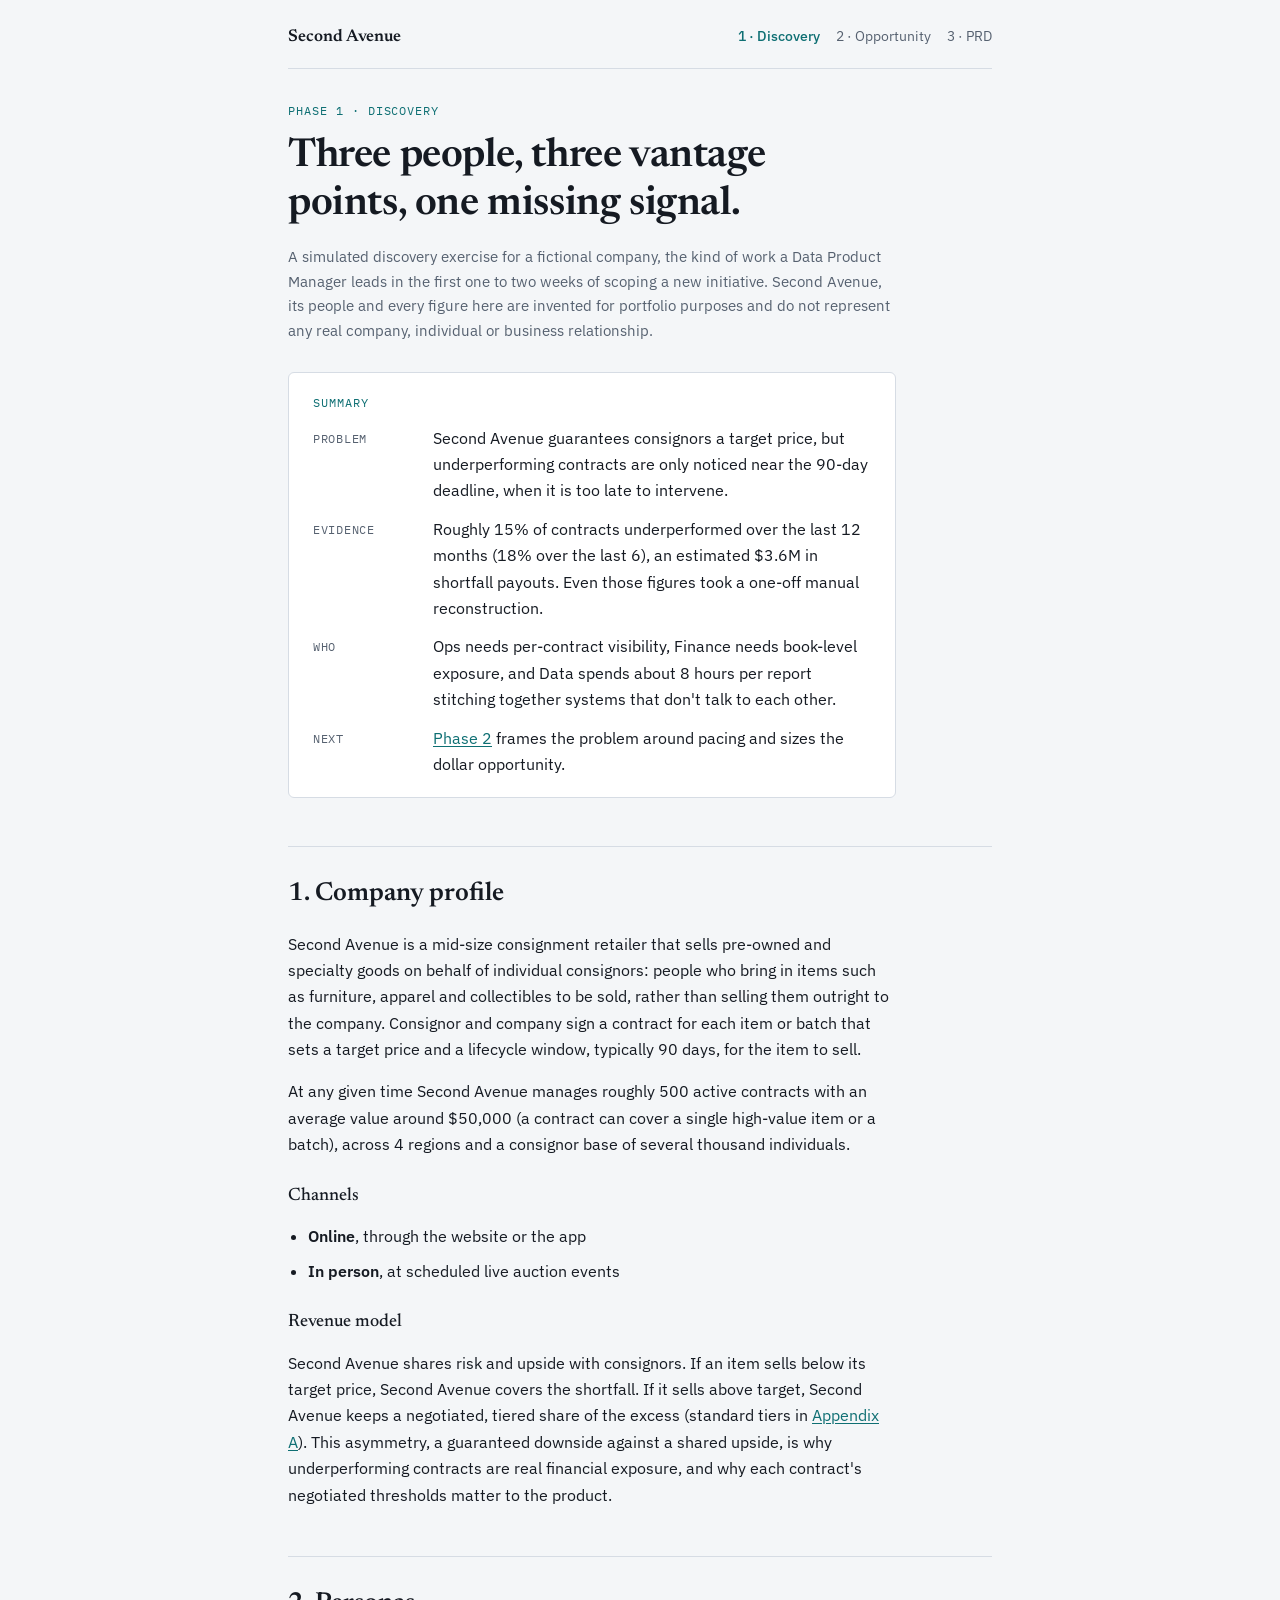
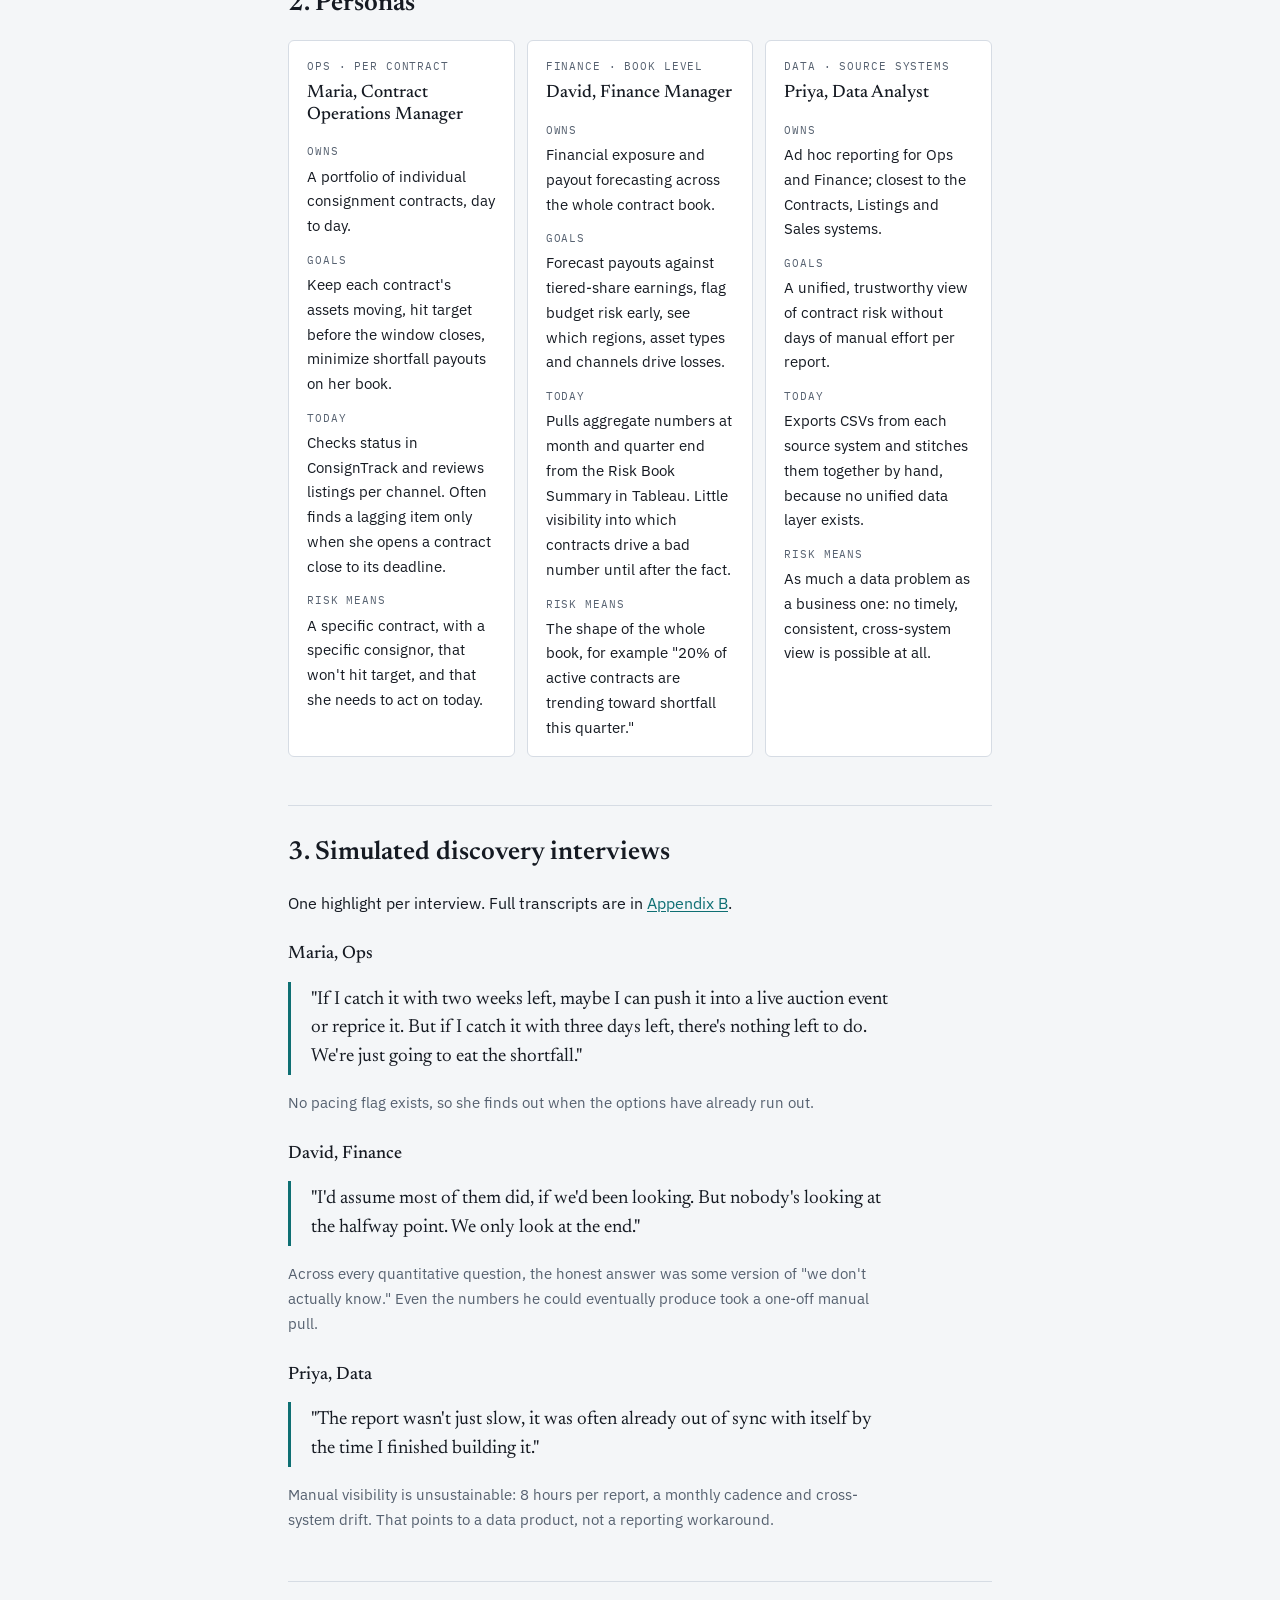
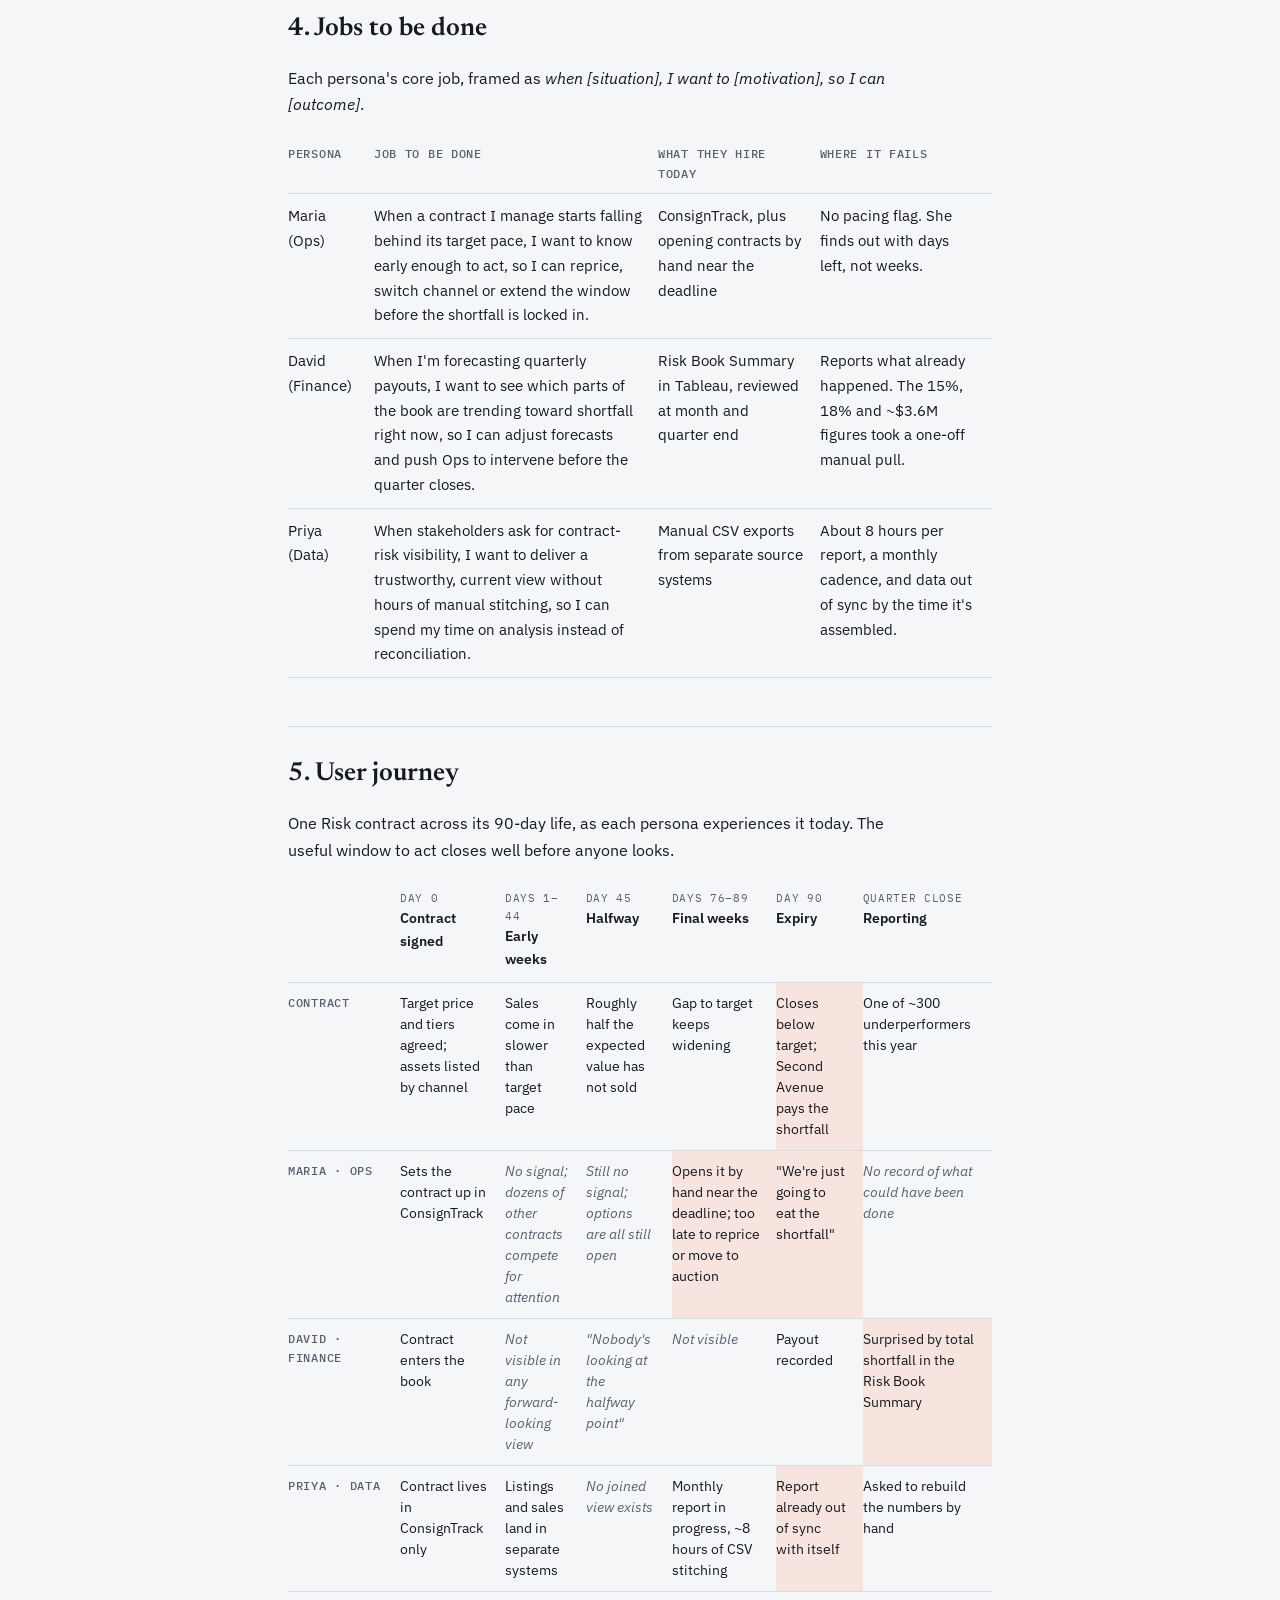
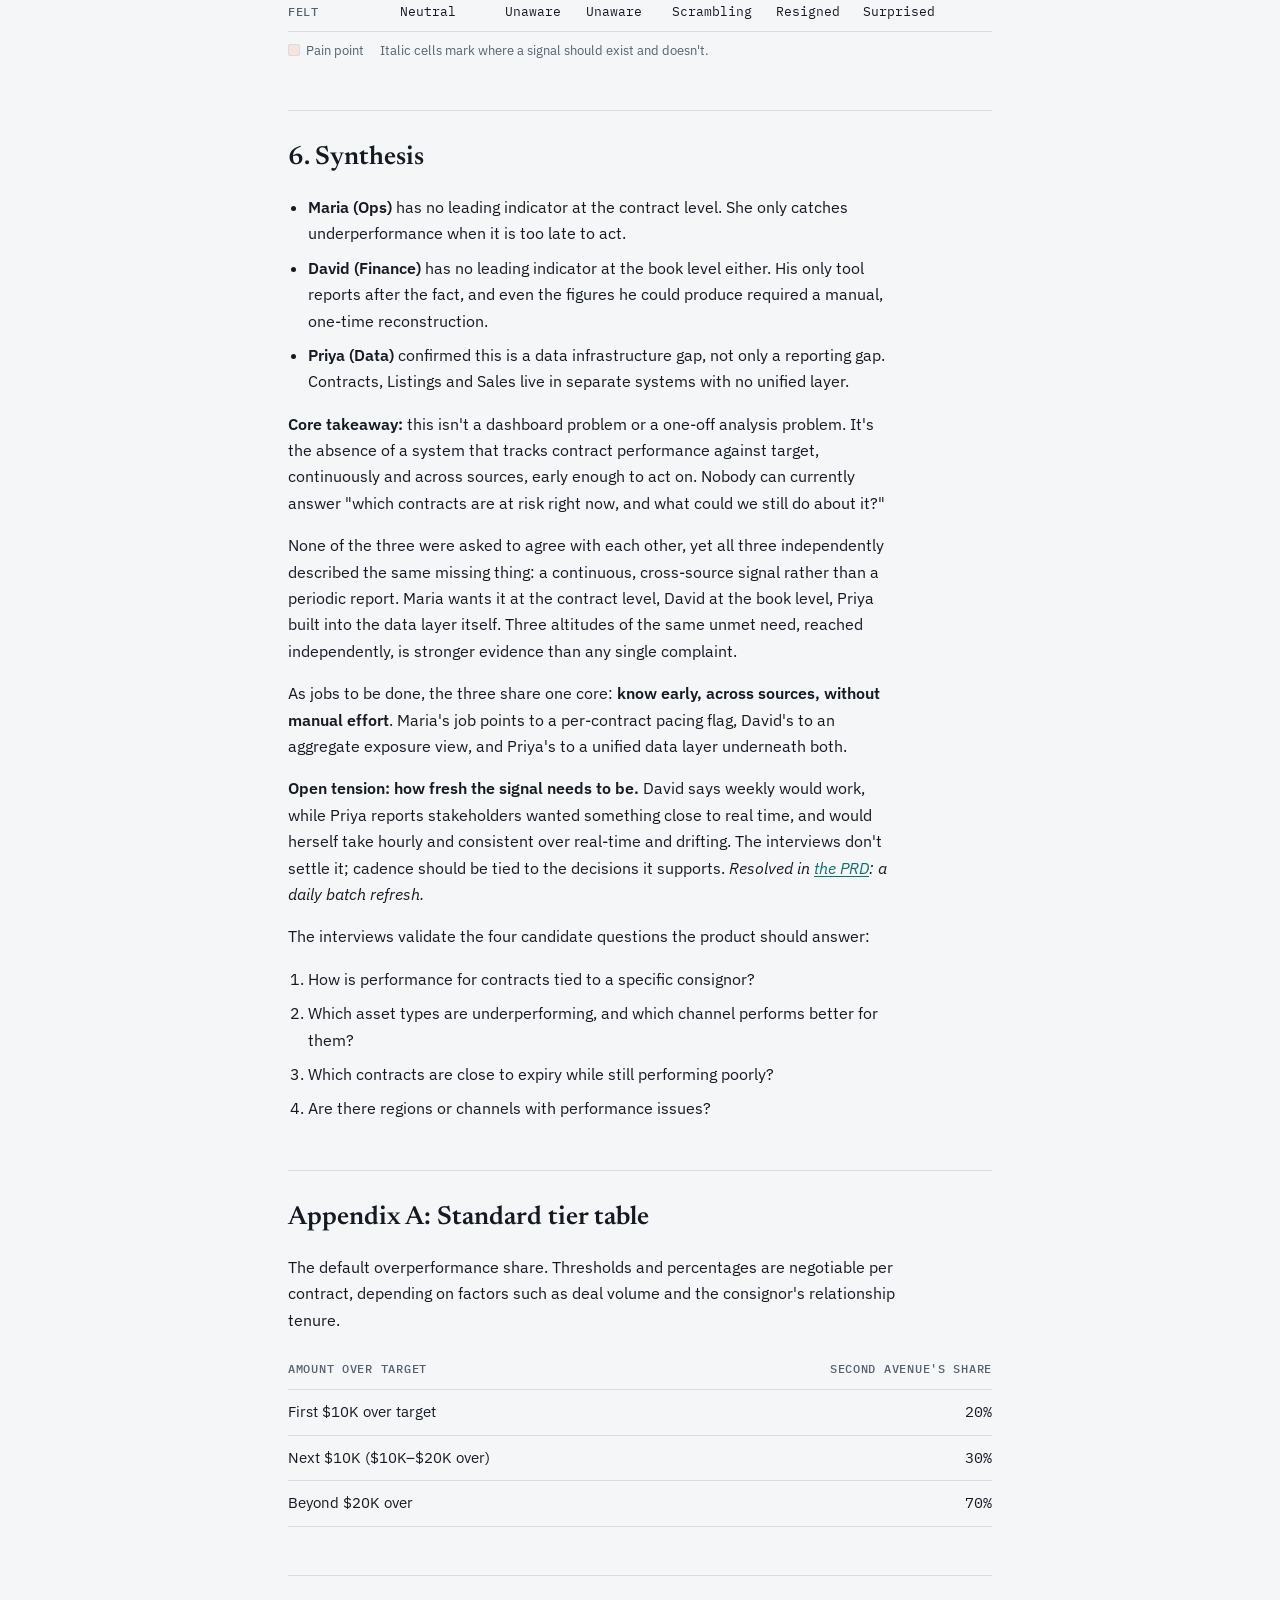
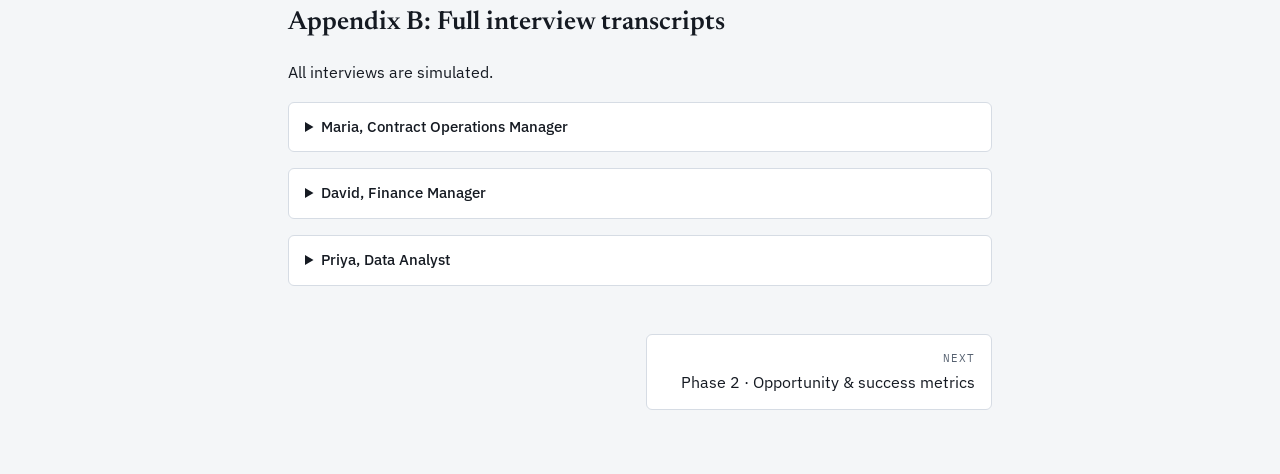
==== commit 1da680d5: "Merge success metrics into Phase 2; Phase 3 becomes the PRD with DPR-1..9 Success metrics move to th" ====
--- a/docs/phase-1-discovery.html
+++ b/docs/phase-1-discovery.html
@@ -35,7 +35,7 @@
     <a class="home" href="index.html">Second Avenue</a>
     <a href="phase-1-discovery.html" aria-current="page">1 · Discovery</a>
     <a href="phase-2-opportunity.html">2 · Opportunity</a>
-    <a href="phase-3-metrics-scope.html">3 · Metrics &amp; scope</a>
+    <a href="phase-3-prd.html">3 · PRD</a>
   </nav>
 
   <header>
@@ -219,7 +219,7 @@
     <p><strong>Core takeaway:</strong> this isn't a dashboard problem or a one-off analysis problem. It's the absence of a system that tracks contract performance against target, continuously and across sources, early enough to act on. Nobody can currently answer "which contracts are at risk right now, and what could we still do about it?"</p>
     <p>None of the three were asked to agree with each other, yet all three independently described the same missing thing: a continuous, cross-source signal rather than a periodic report. Maria wants it at the contract level, David at the book level, Priya built into the data layer itself. Three altitudes of the same unmet need, reached independently, is stronger evidence than any single complaint.</p>
     <p>As jobs to be done, the three share one core: <strong>know early, across sources, without manual effort</strong>. Maria's job points to a per-contract pacing flag, David's to an aggregate exposure view, and Priya's to a unified data layer underneath both.</p>
-    <p><strong>Open tension: how fresh the signal needs to be.</strong> David says weekly would work, while Priya reports stakeholders wanted something close to real time, and would herself take hourly and consistent over real-time and drifting. The interviews don't settle it; cadence should be tied to the decisions it supports. <em>Resolved in <a href="phase-3-metrics-scope.html#cadence">Phase 3</a>: a daily batch refresh.</em></p>
+    <p><strong>Open tension: how fresh the signal needs to be.</strong> David says weekly would work, while Priya reports stakeholders wanted something close to real time, and would herself take hourly and consistent over real-time and drifting. The interviews don't settle it; cadence should be tied to the decisions it supports. <em>Resolved in <a href="phase-3-prd.html#nfr">the PRD</a>: a daily batch refresh.</em></p>
     <p>The interviews validate the four candidate questions the product should answer:</p>
     <ol>
       <li>How is performance for contracts tied to a specific consignor?</li>
@@ -290,7 +290,7 @@
   </section>
 
   <nav class="pager" aria-label="Phases">
-    <a class="next" href="phase-2-opportunity.html"><span class="dir">Next</span>Phase 2 · Frame the opportunity</a>
+    <a class="next" href="phase-2-opportunity.html"><span class="dir">Next</span>Phase 2 · Opportunity &amp; success metrics</a>
   </nav>
 </main>
 </body>
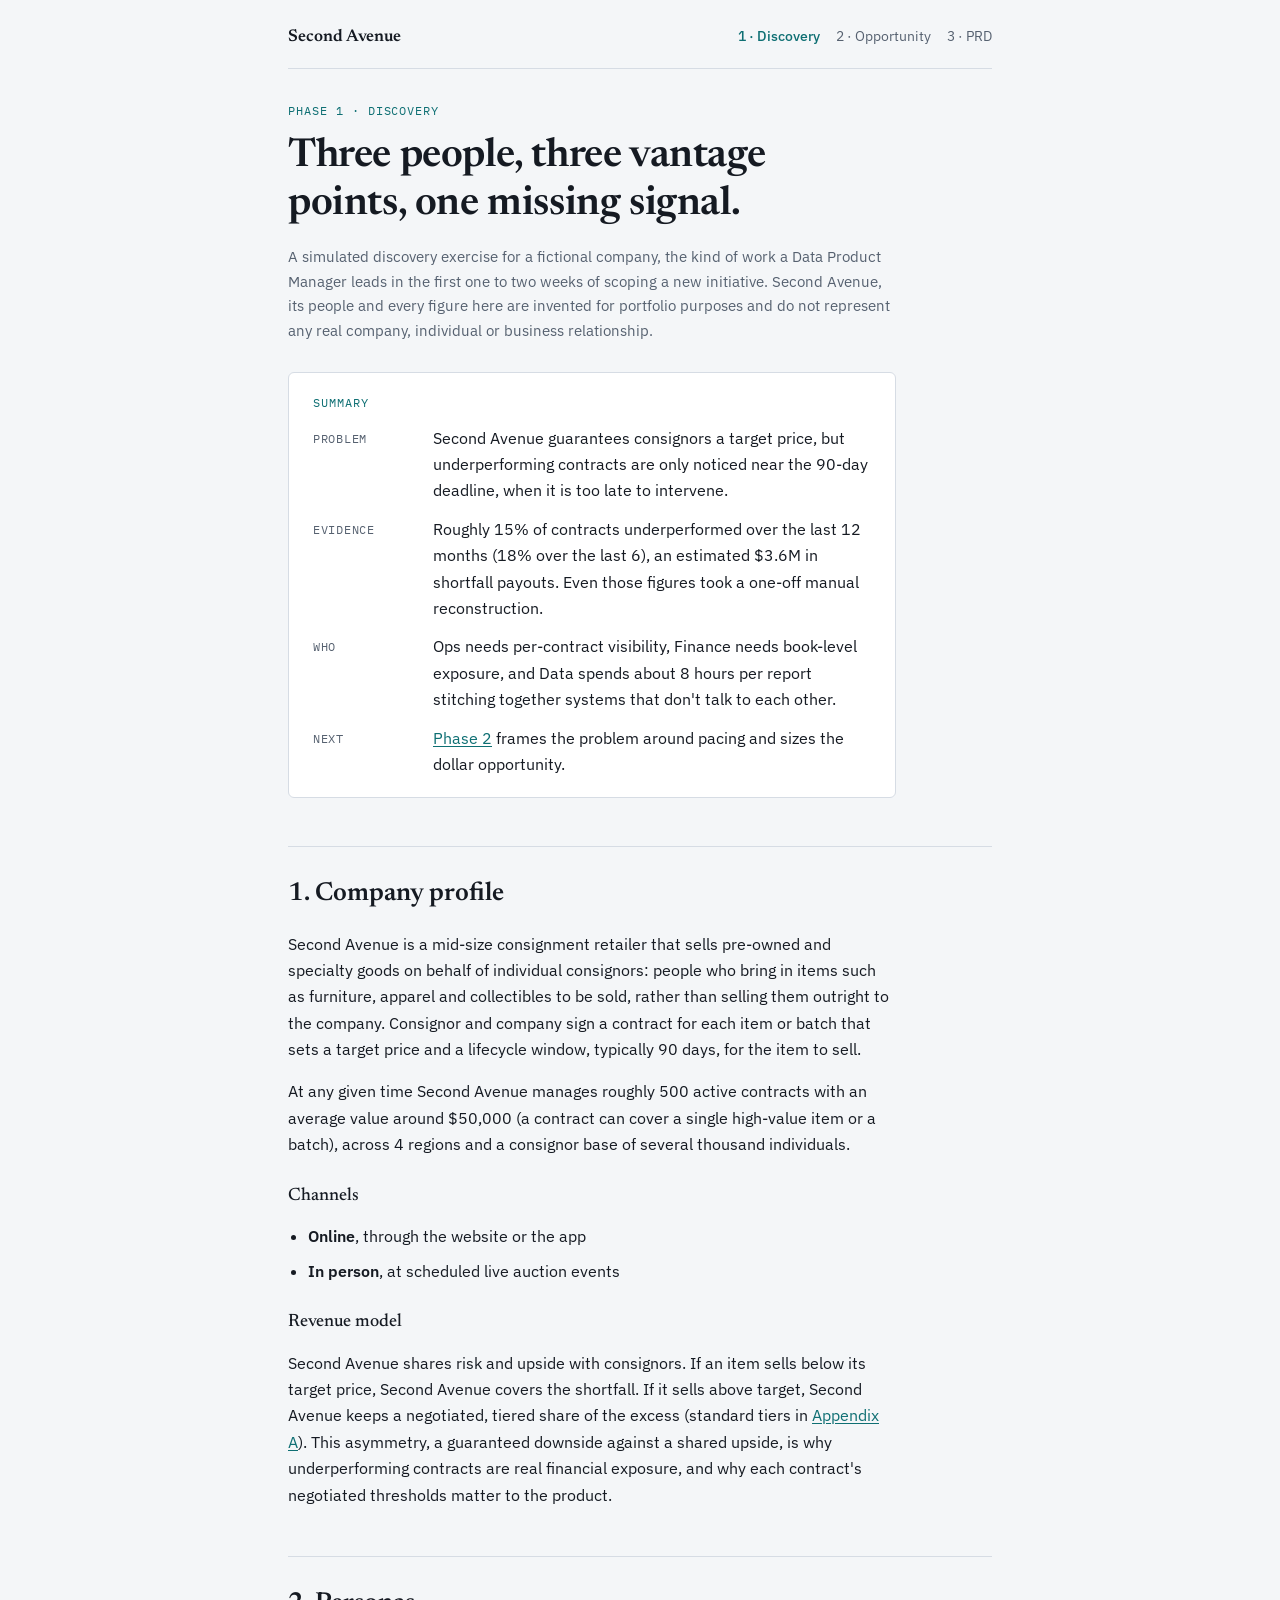
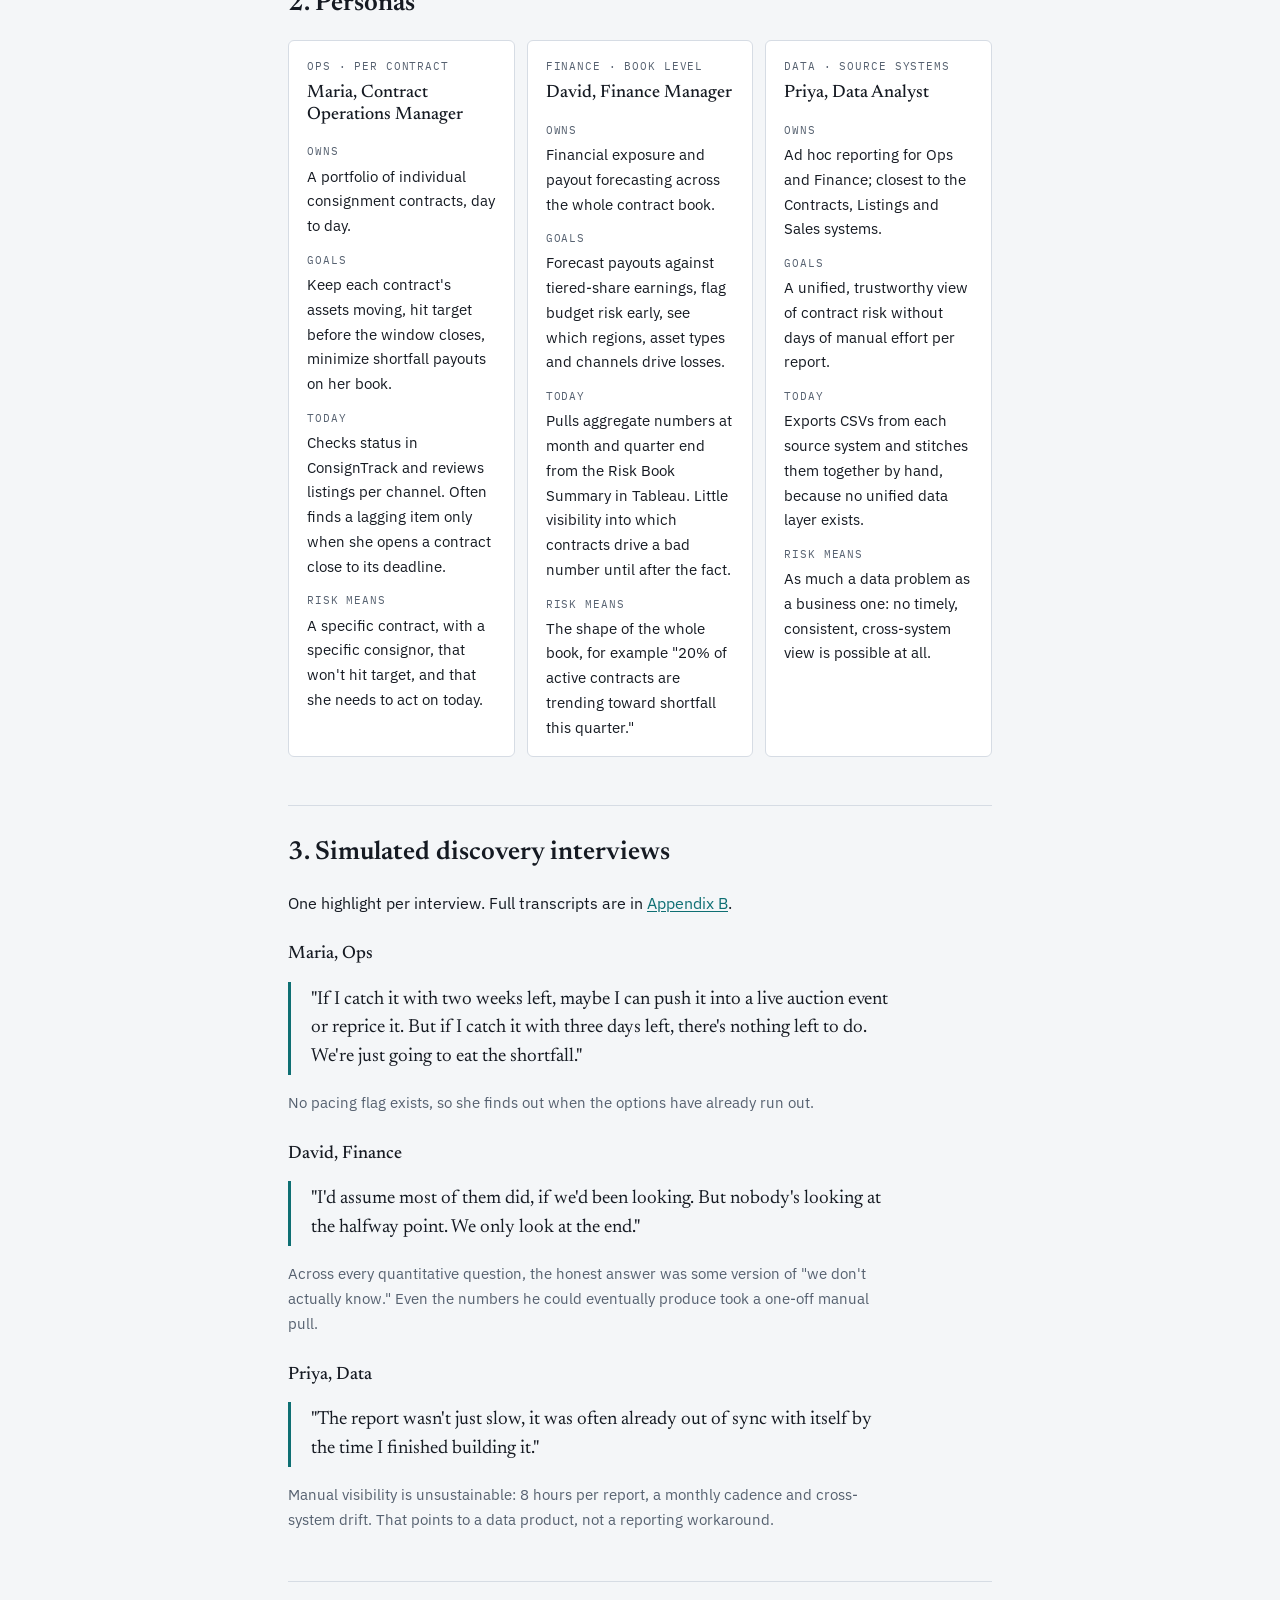
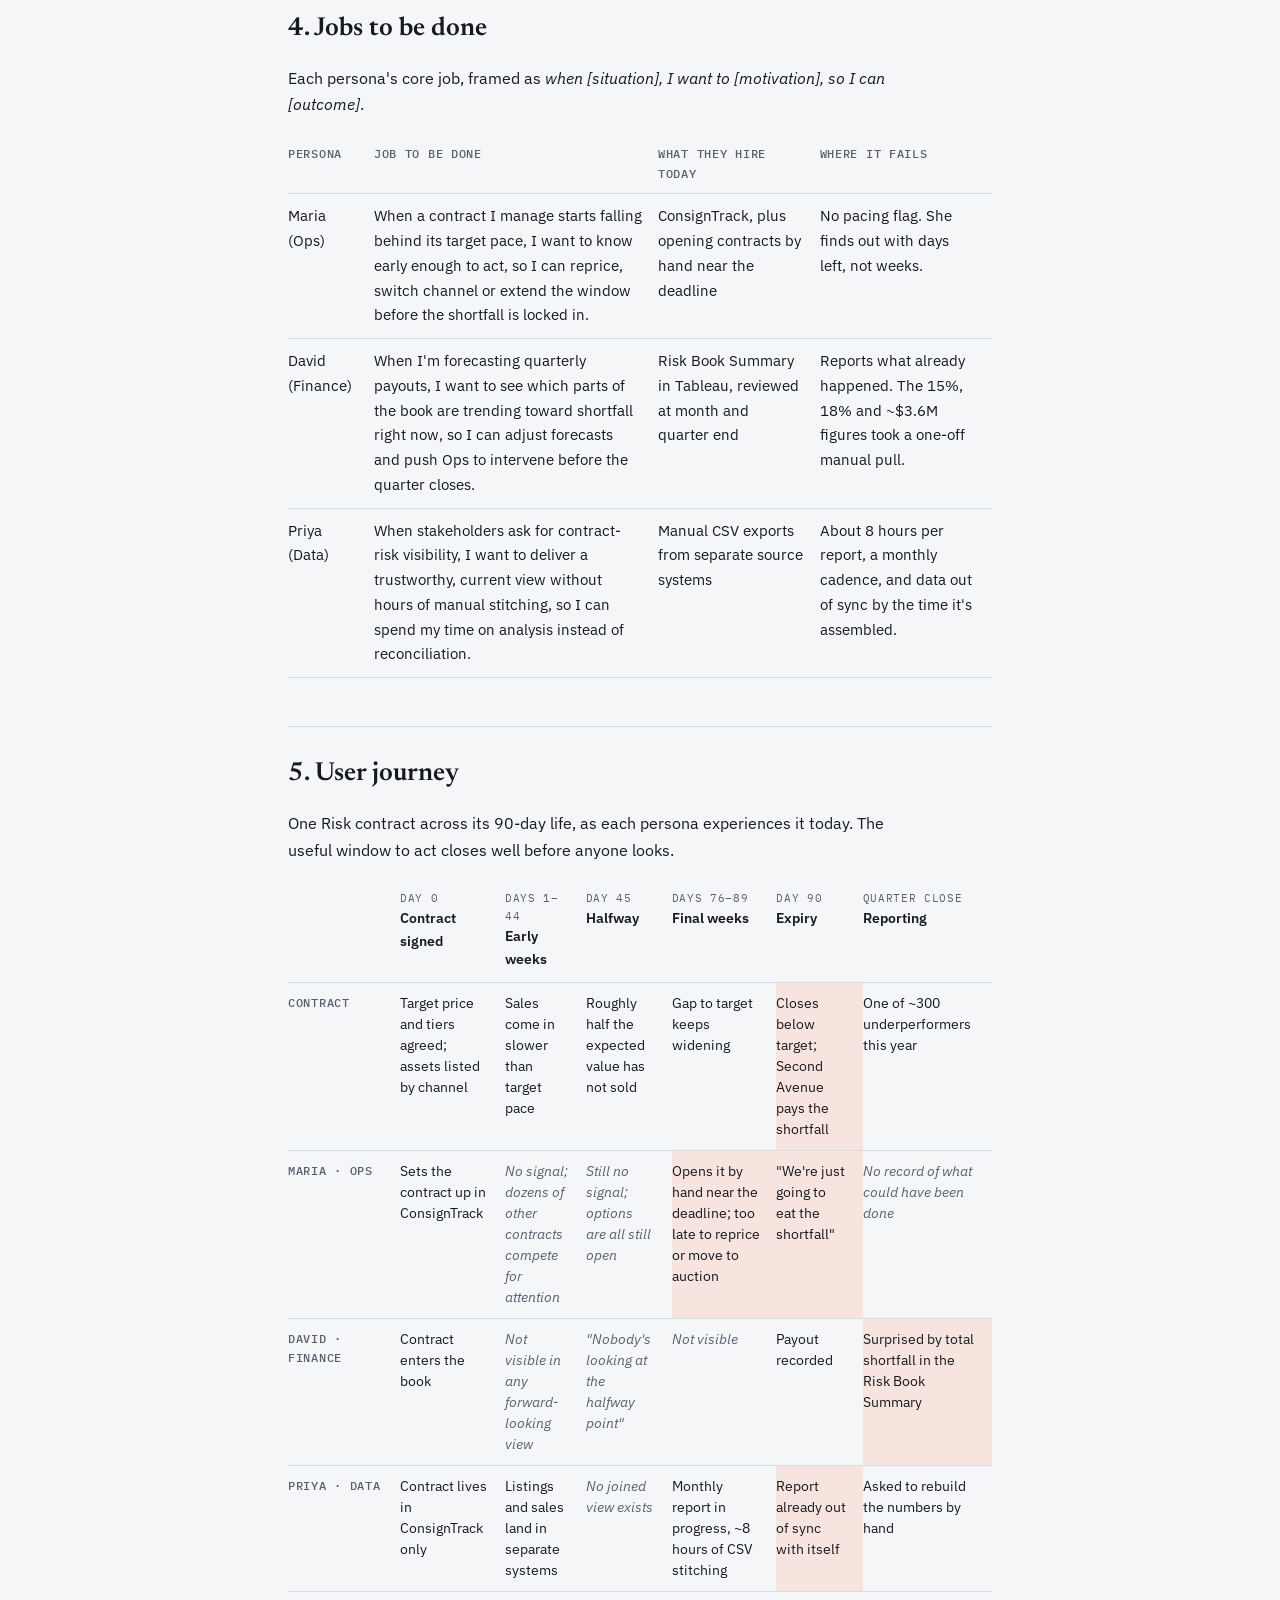
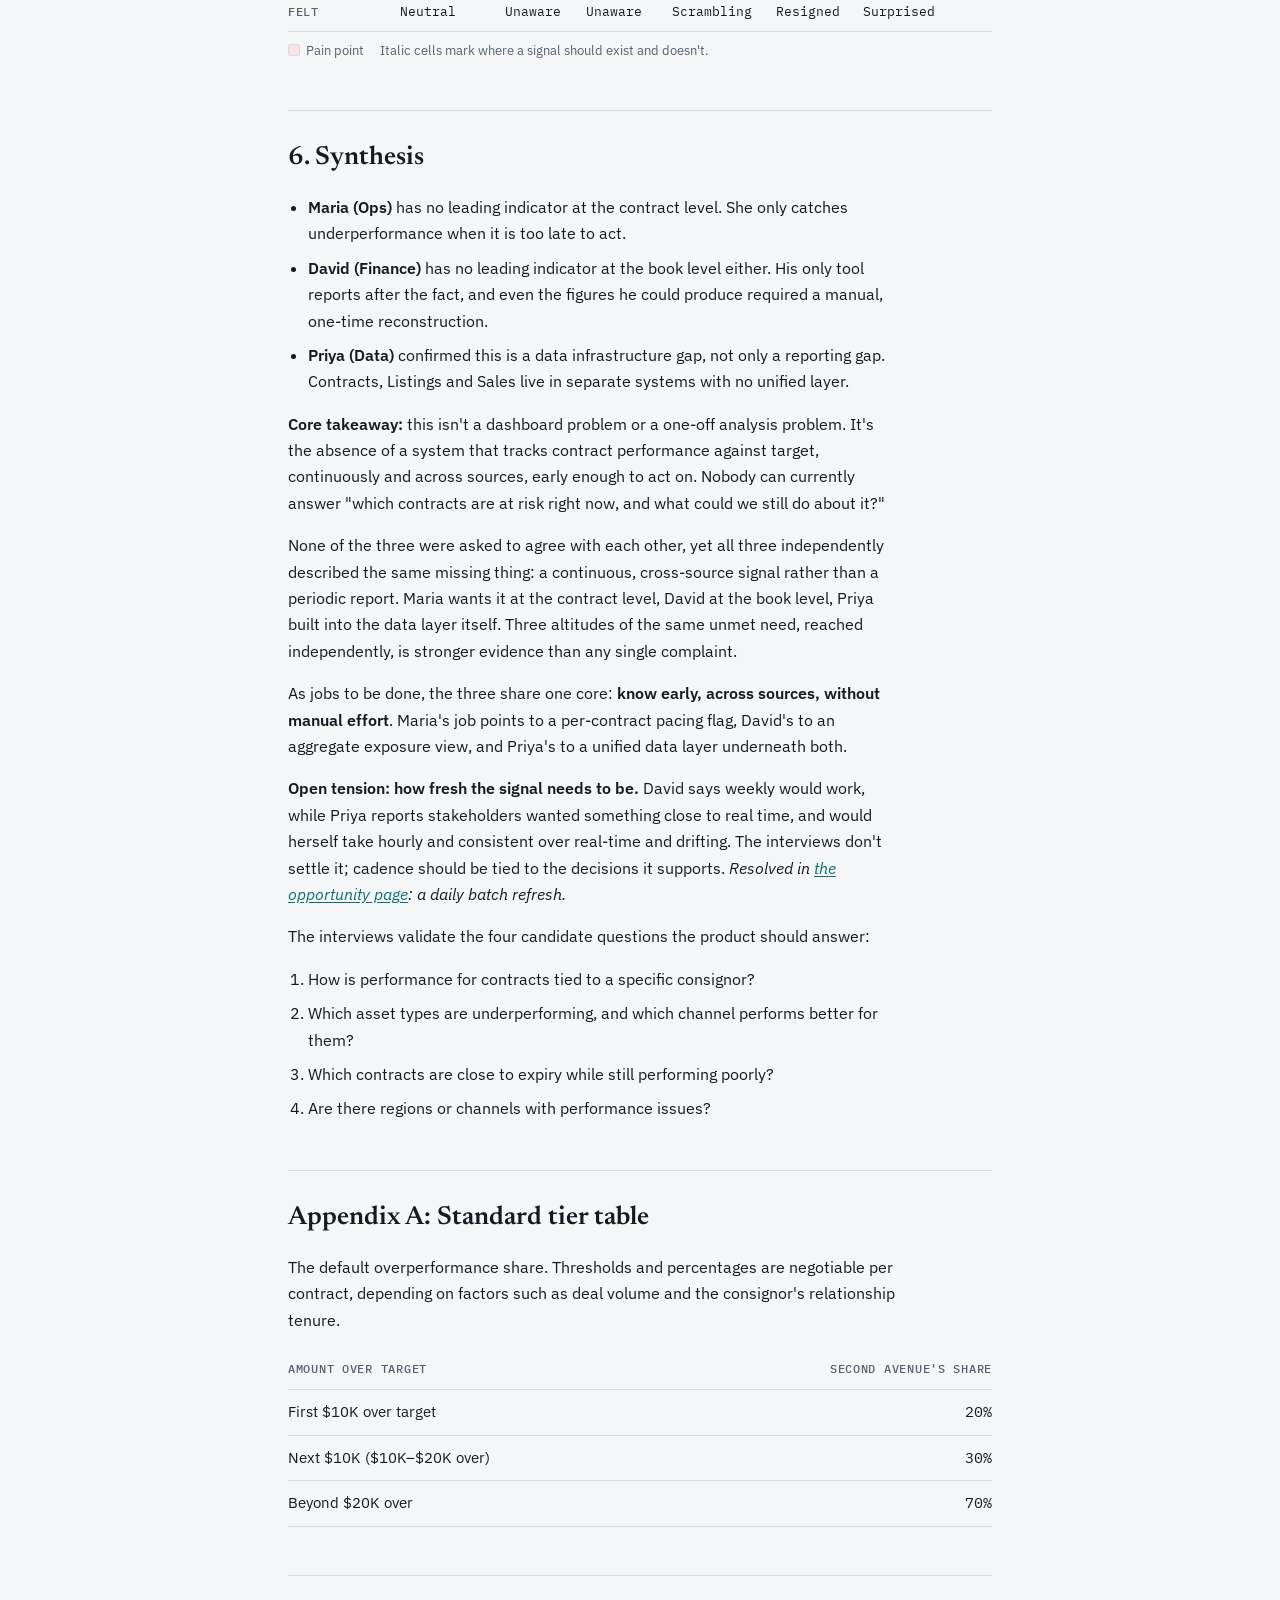
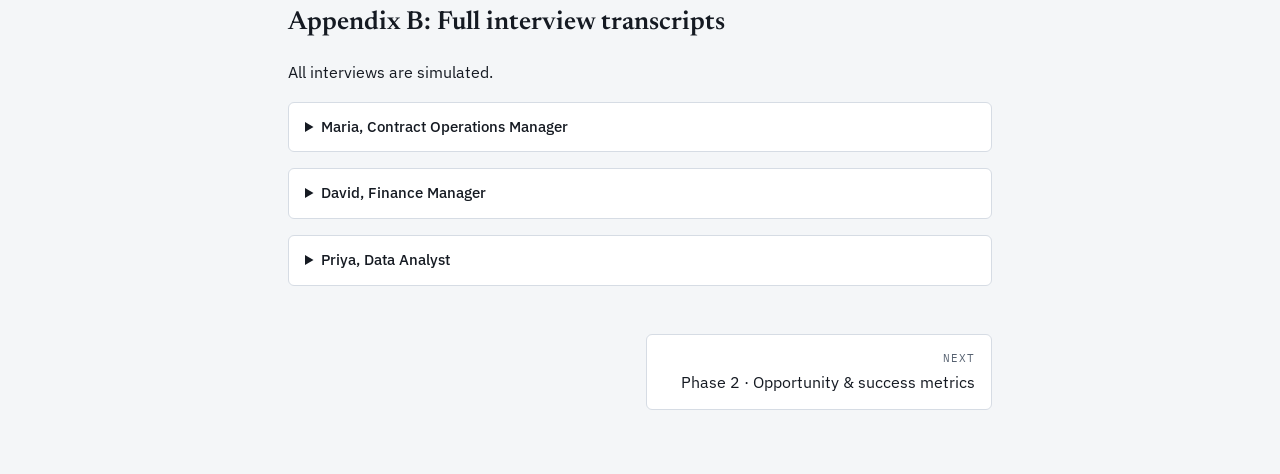
==== commit 4efcbef1: "Move pilot framing to the opportunity page; PRD keeps the what The pilot bet (why linear first, why " ====
--- a/docs/phase-1-discovery.html
+++ b/docs/phase-1-discovery.html
@@ -219,7 +219,7 @@
     <p><strong>Core takeaway:</strong> this isn't a dashboard problem or a one-off analysis problem. It's the absence of a system that tracks contract performance against target, continuously and across sources, early enough to act on. Nobody can currently answer "which contracts are at risk right now, and what could we still do about it?"</p>
     <p>None of the three were asked to agree with each other, yet all three independently described the same missing thing: a continuous, cross-source signal rather than a periodic report. Maria wants it at the contract level, David at the book level, Priya built into the data layer itself. Three altitudes of the same unmet need, reached independently, is stronger evidence than any single complaint.</p>
     <p>As jobs to be done, the three share one core: <strong>know early, across sources, without manual effort</strong>. Maria's job points to a per-contract pacing flag, David's to an aggregate exposure view, and Priya's to a unified data layer underneath both.</p>
-    <p><strong>Open tension: how fresh the signal needs to be.</strong> David says weekly would work, while Priya reports stakeholders wanted something close to real time, and would herself take hourly and consistent over real-time and drifting. The interviews don't settle it; cadence should be tied to the decisions it supports. <em>Resolved in <a href="phase-3-prd.html#nfr">the PRD</a>: a daily batch refresh.</em></p>
+    <p><strong>Open tension: how fresh the signal needs to be.</strong> David says weekly would work, while Priya reports stakeholders wanted something close to real time, and would herself take hourly and consistent over real-time and drifting. The interviews don't settle it; cadence should be tied to the decisions it supports. <em>Resolved in <a href="phase-2-opportunity.html#cadence">the opportunity page</a>: a daily batch refresh.</em></p>
     <p>The interviews validate the four candidate questions the product should answer:</p>
     <ol>
       <li>How is performance for contracts tied to a specific consignor?</li>
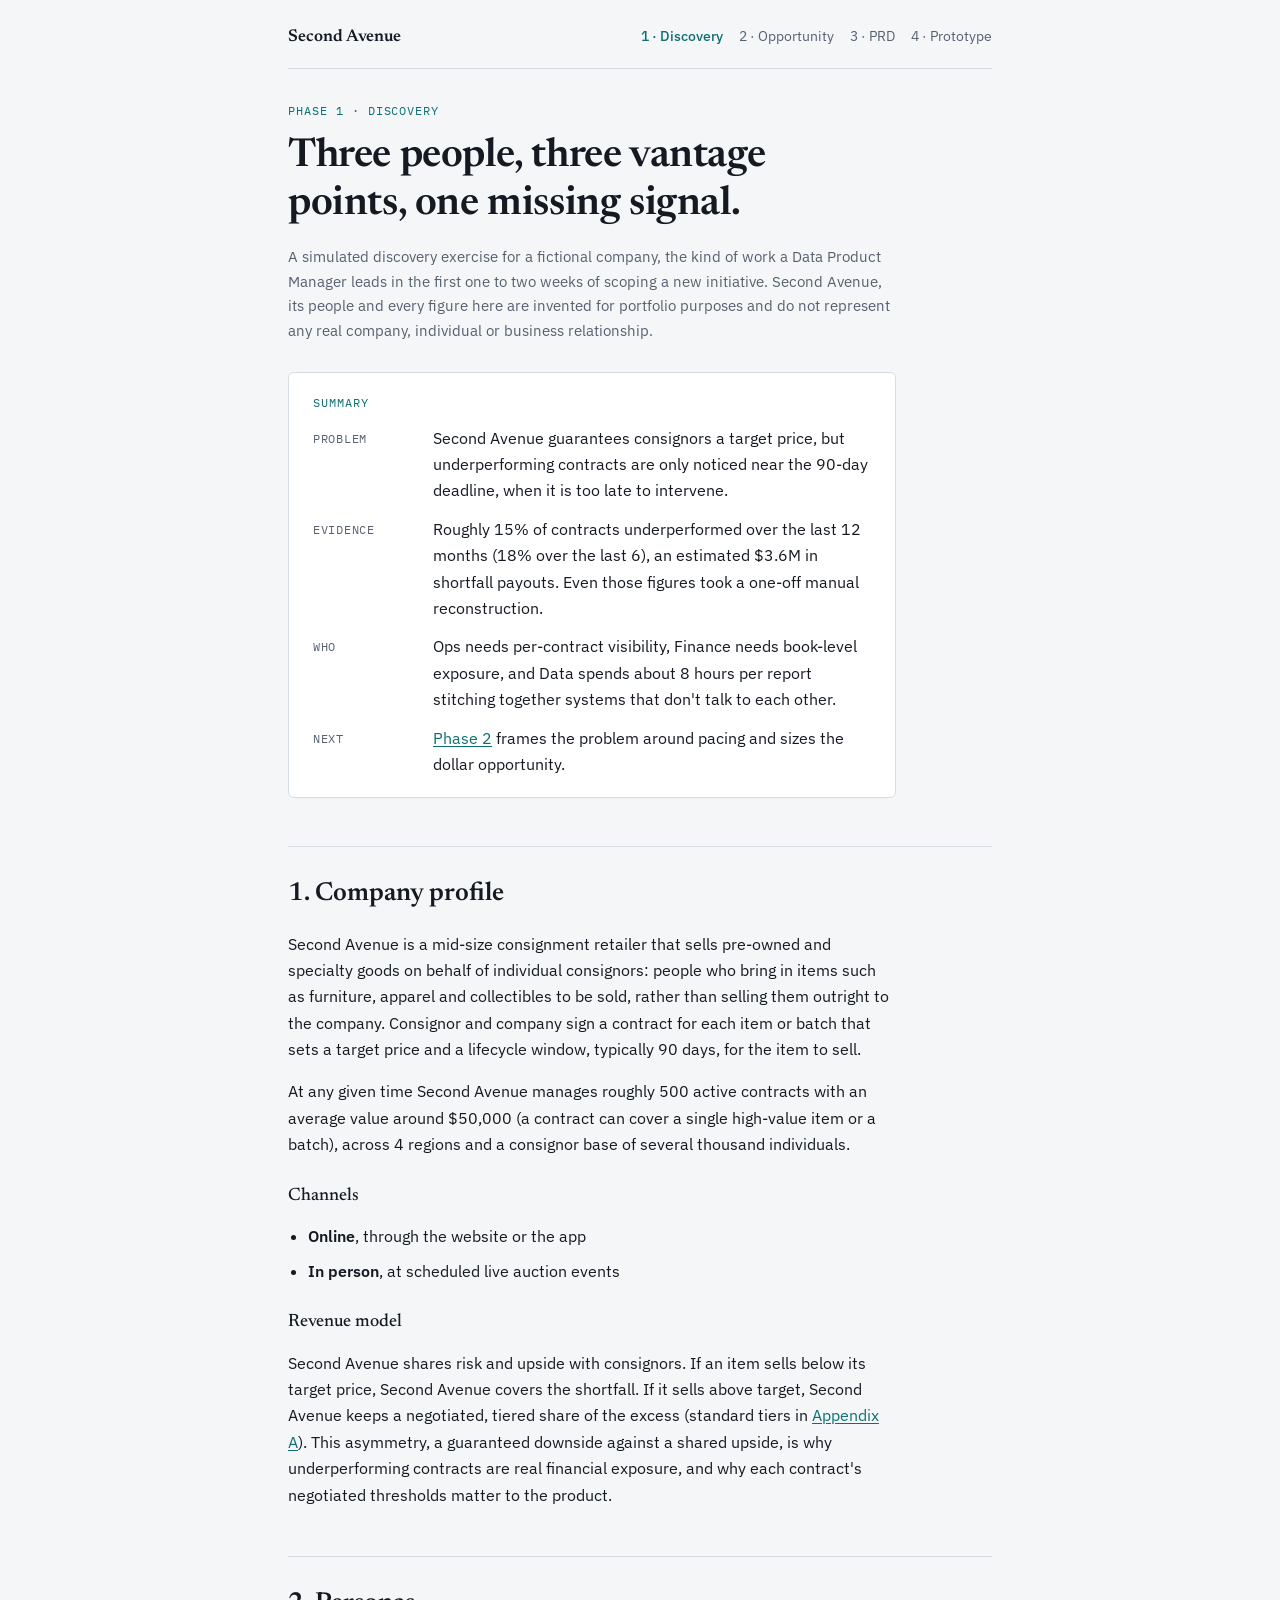
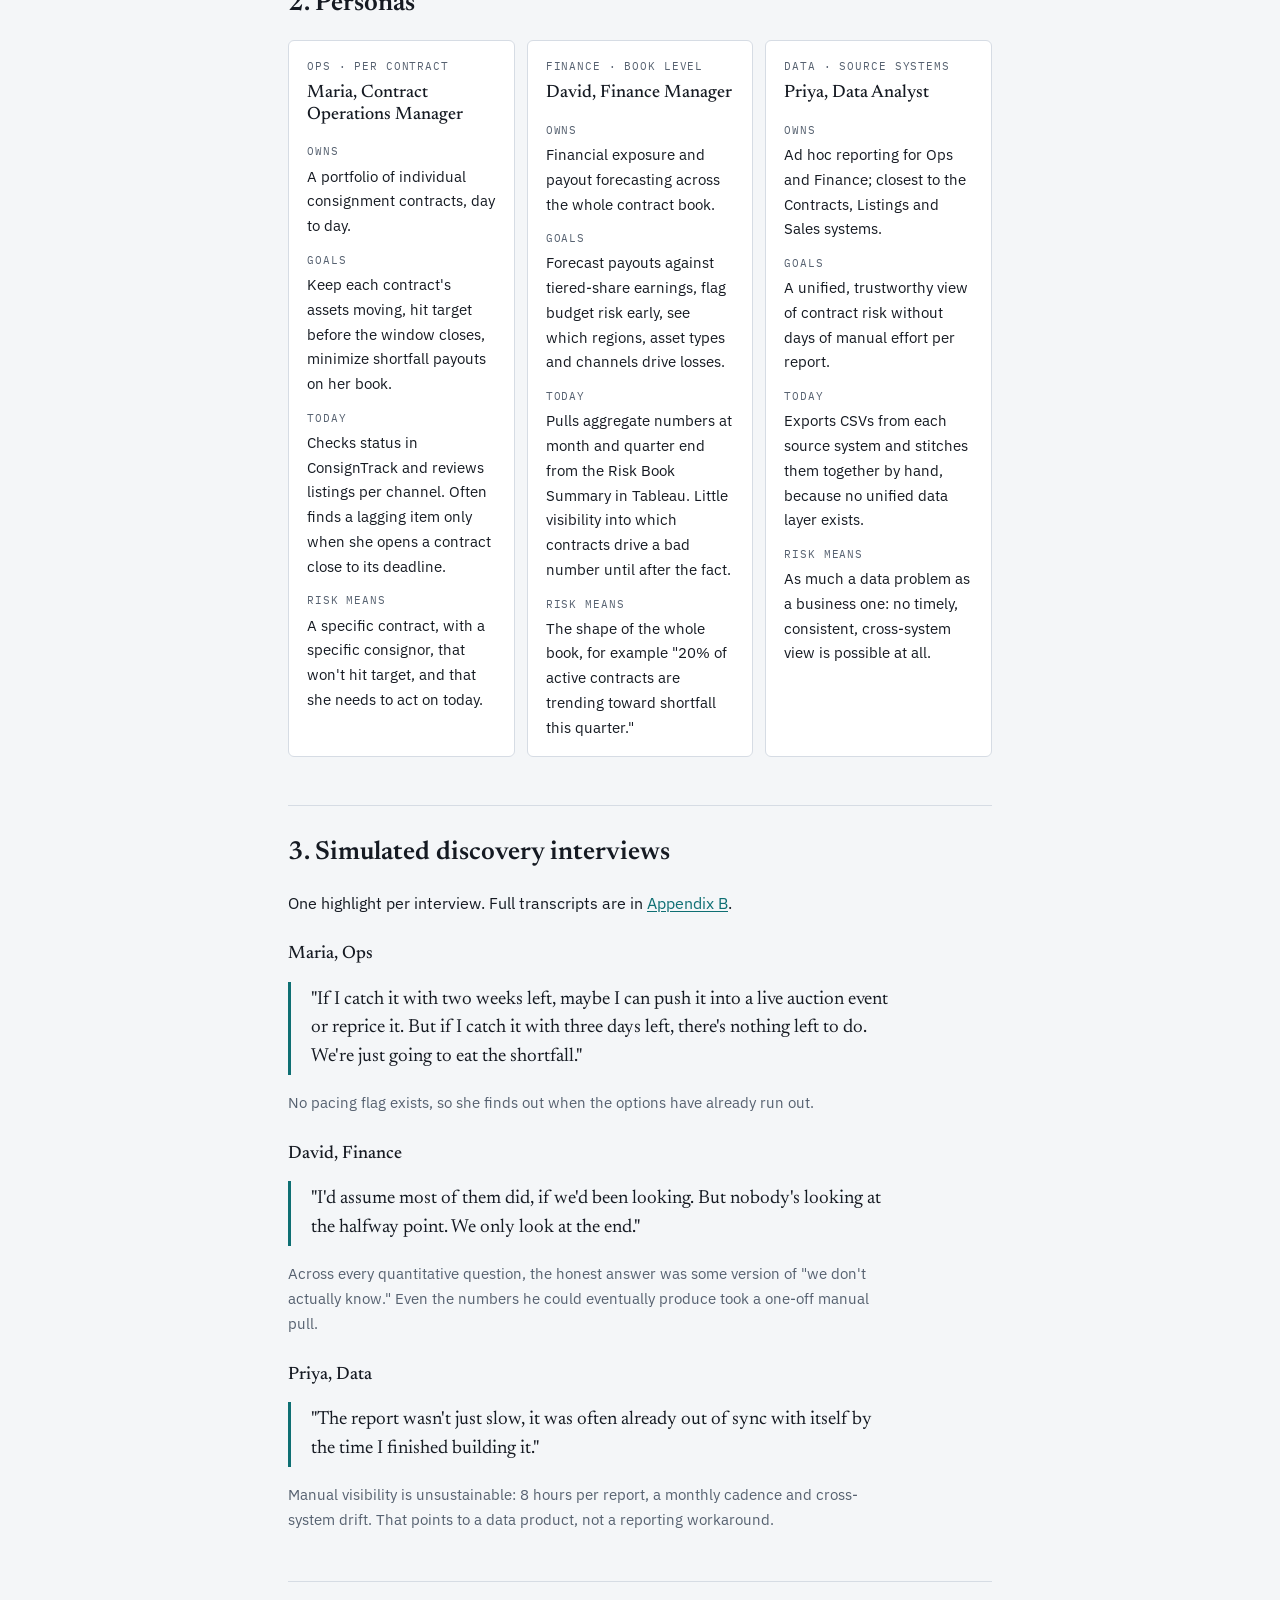
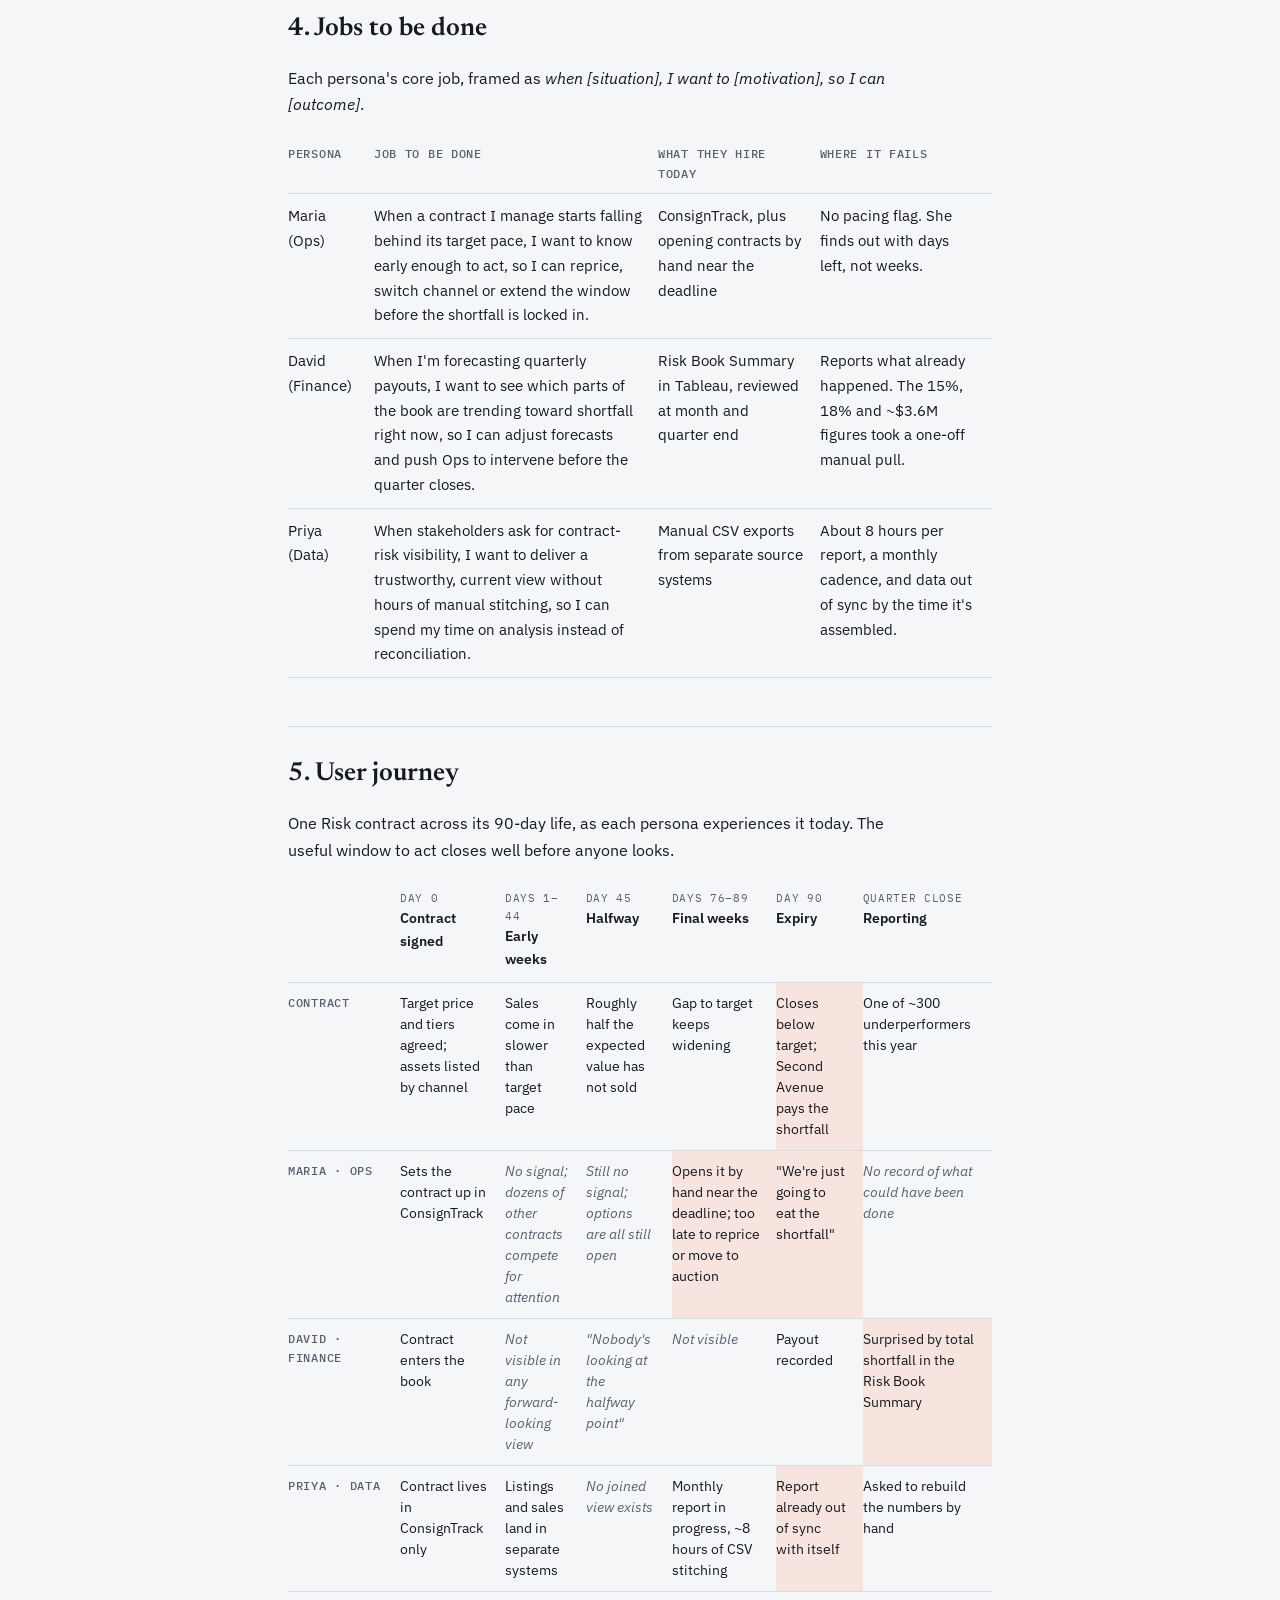
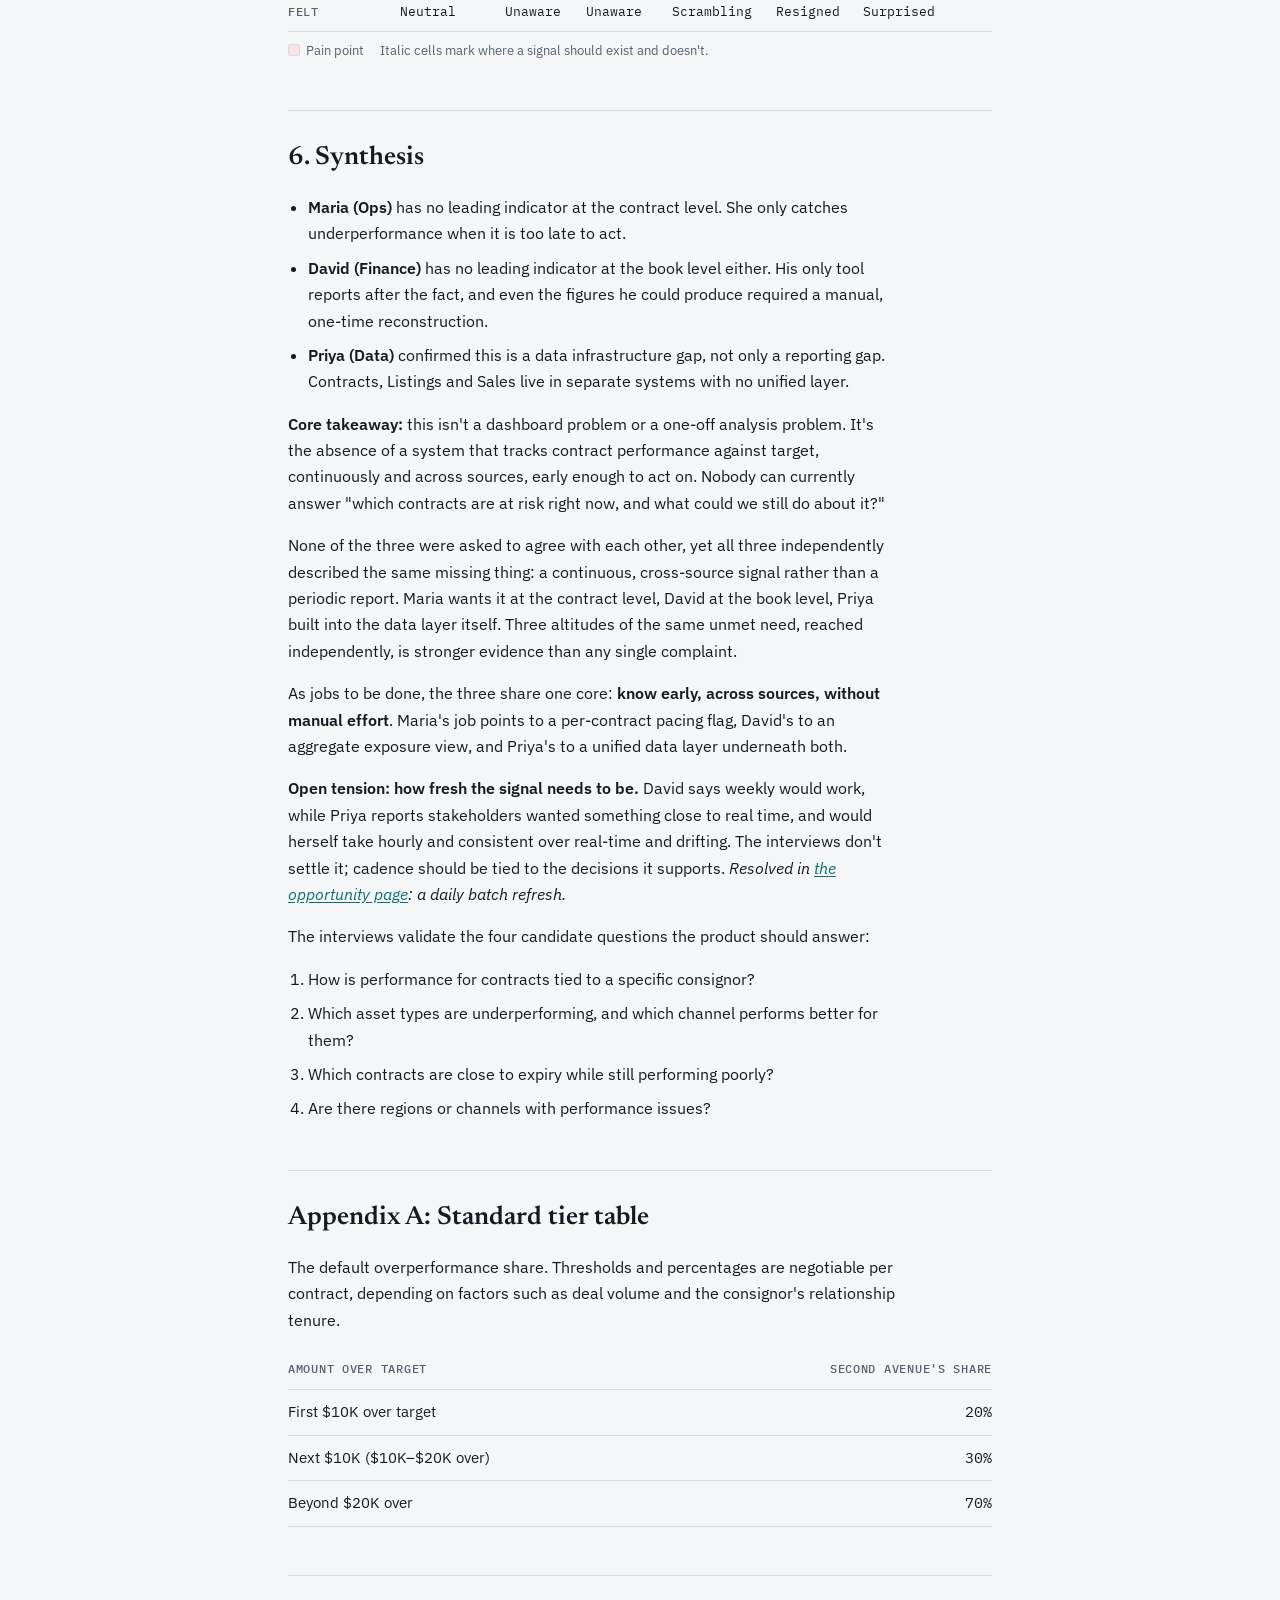
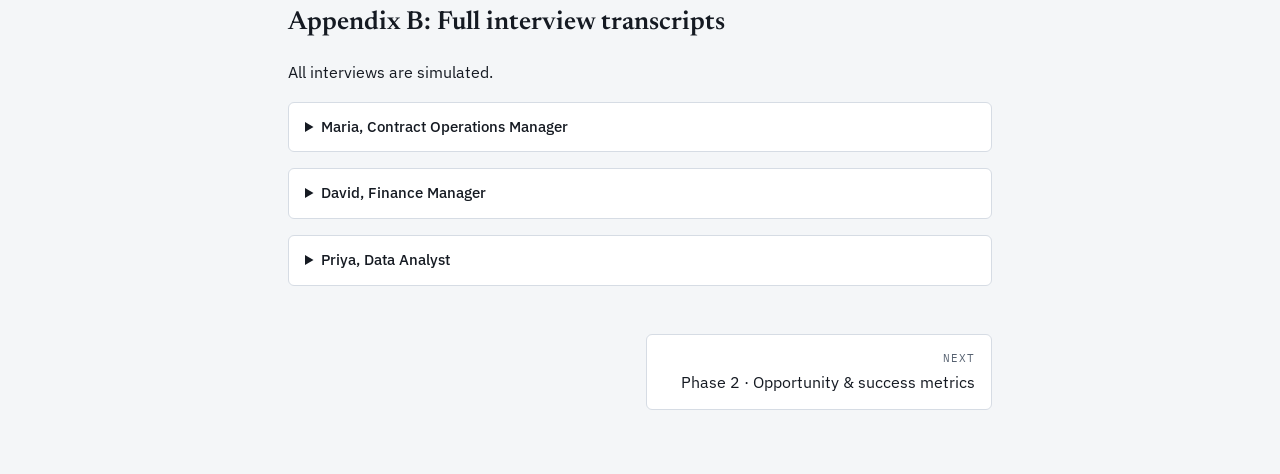
==== commit 8c2aeb1e: "Add Phase 4 page: Prototype & validation (outline, in progress) Questions the prototype must answer," ====
--- a/docs/phase-1-discovery.html
+++ b/docs/phase-1-discovery.html
@@ -36,6 +36,7 @@
     <a href="phase-1-discovery.html" aria-current="page">1 · Discovery</a>
     <a href="phase-2-opportunity.html">2 · Opportunity</a>
     <a href="phase-3-prd.html">3 · PRD</a>
+    <a href="phase-4-prototype.html">4 · Prototype</a>
   </nav>
 
   <header>
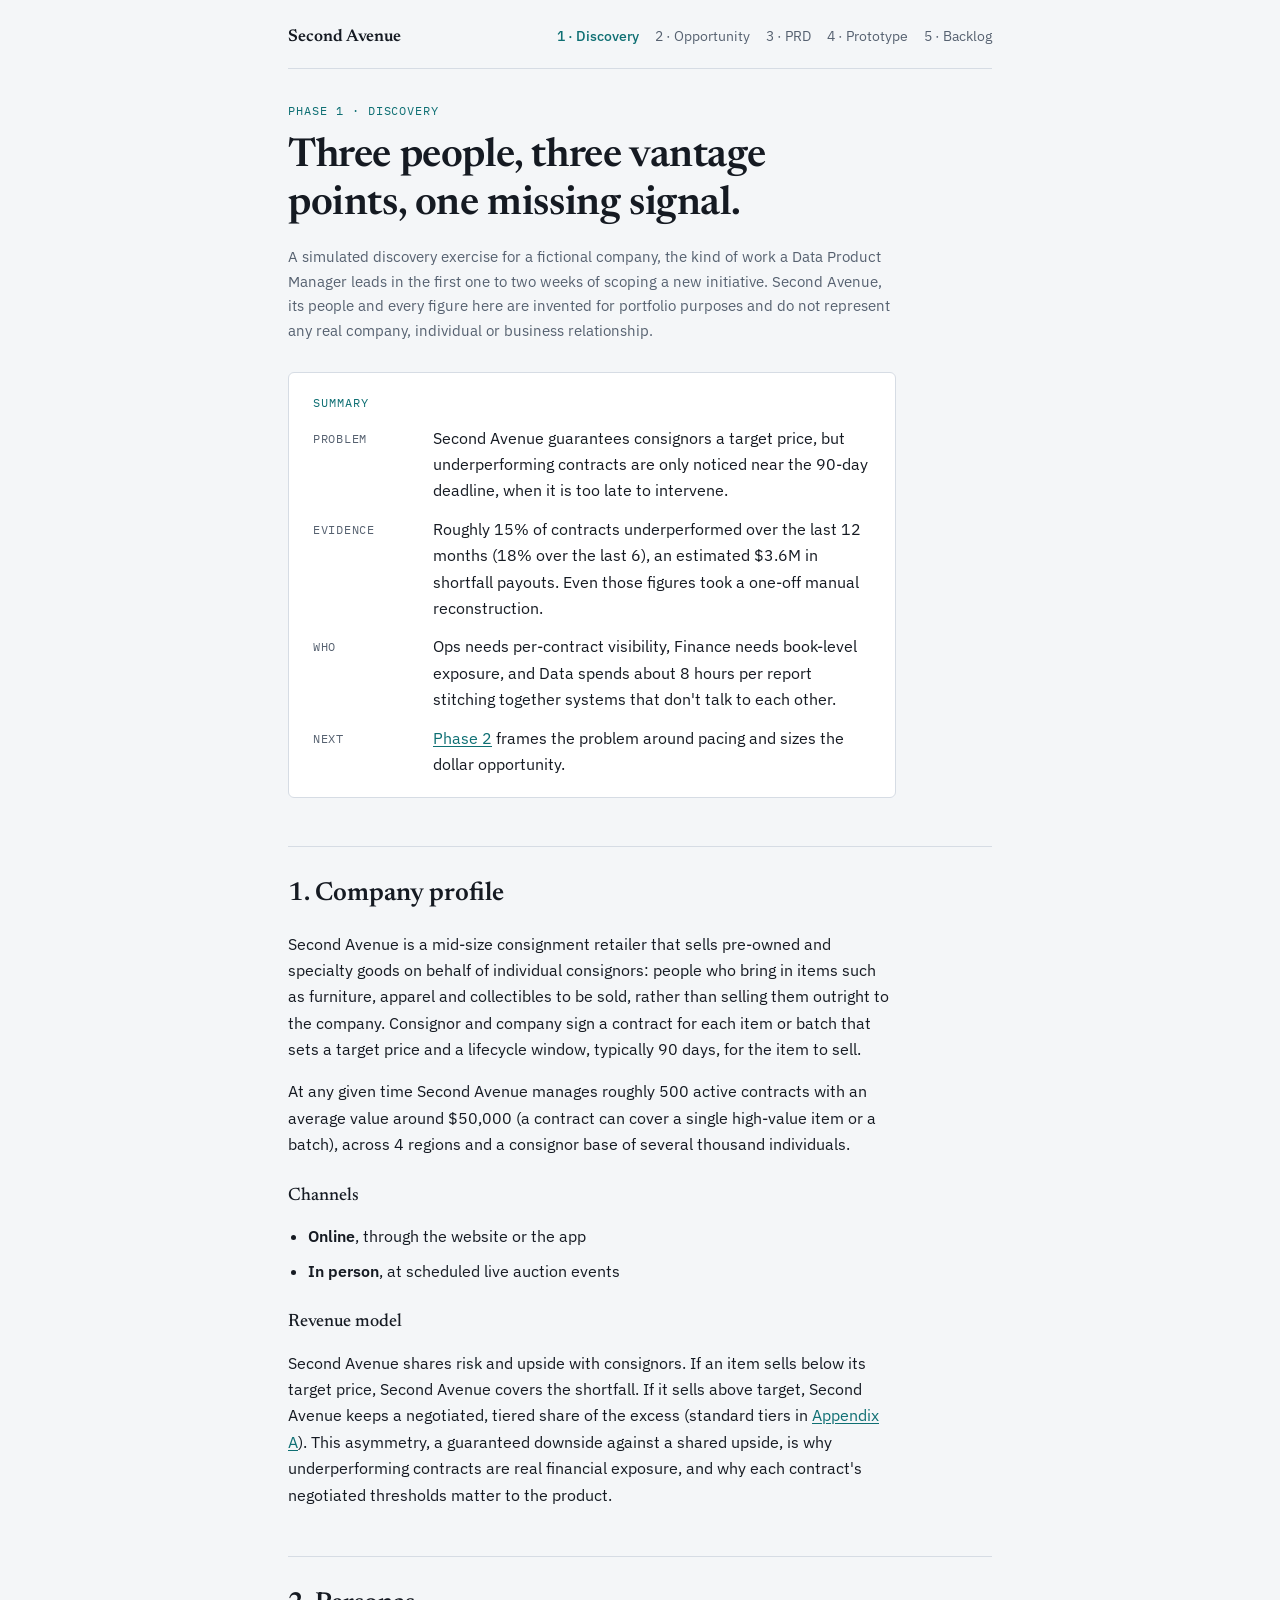
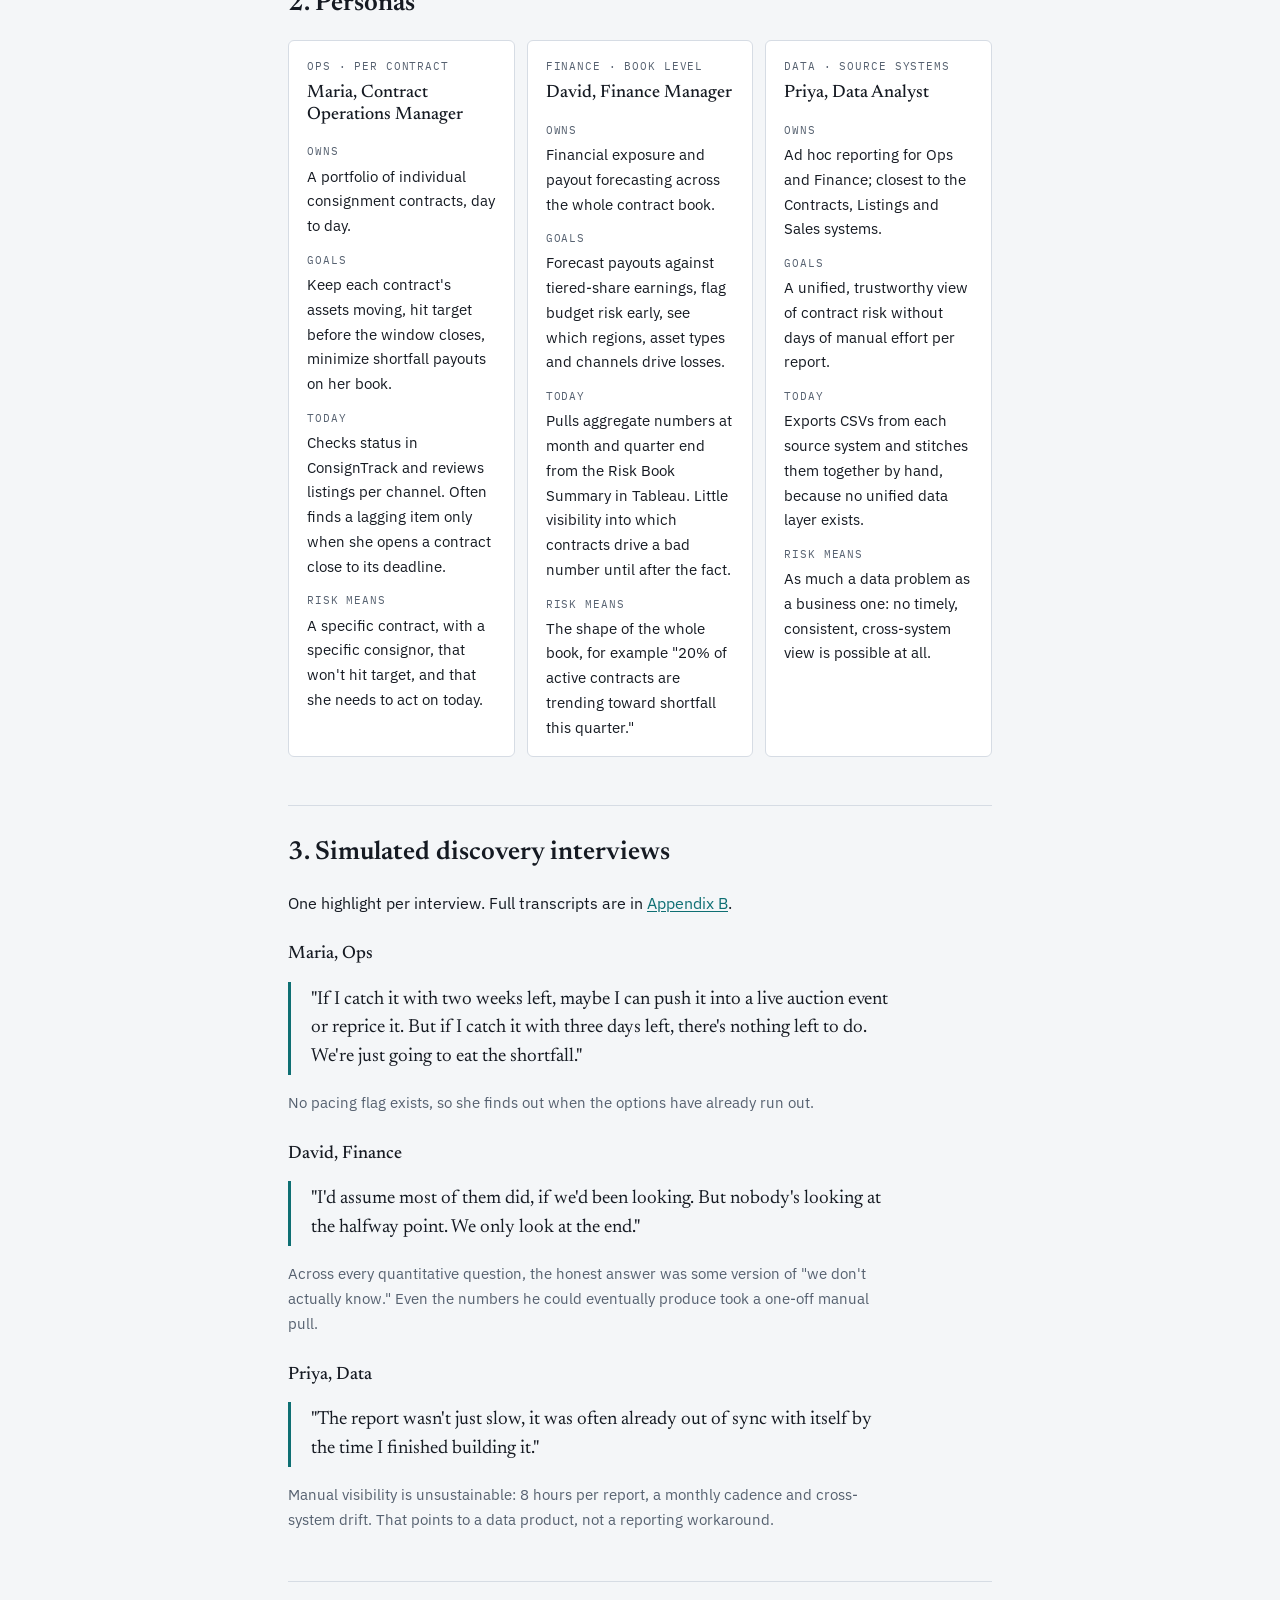
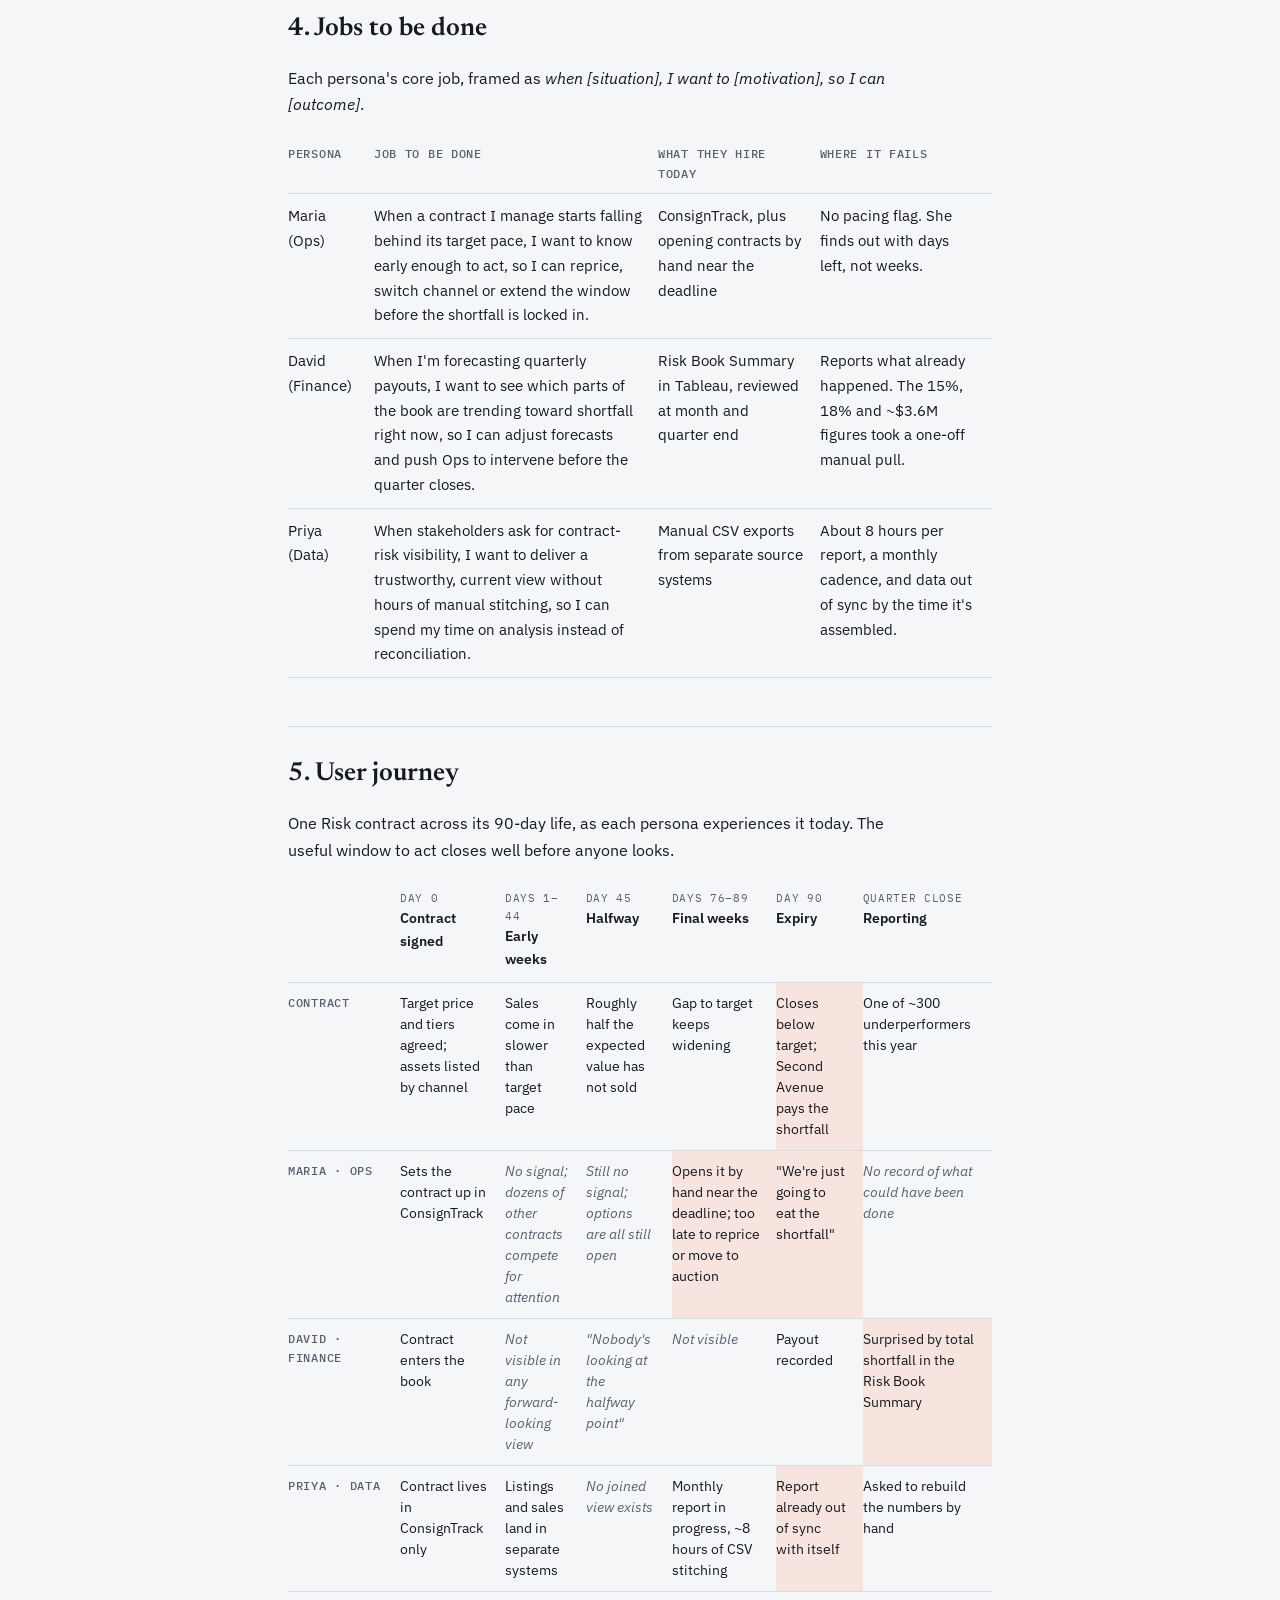
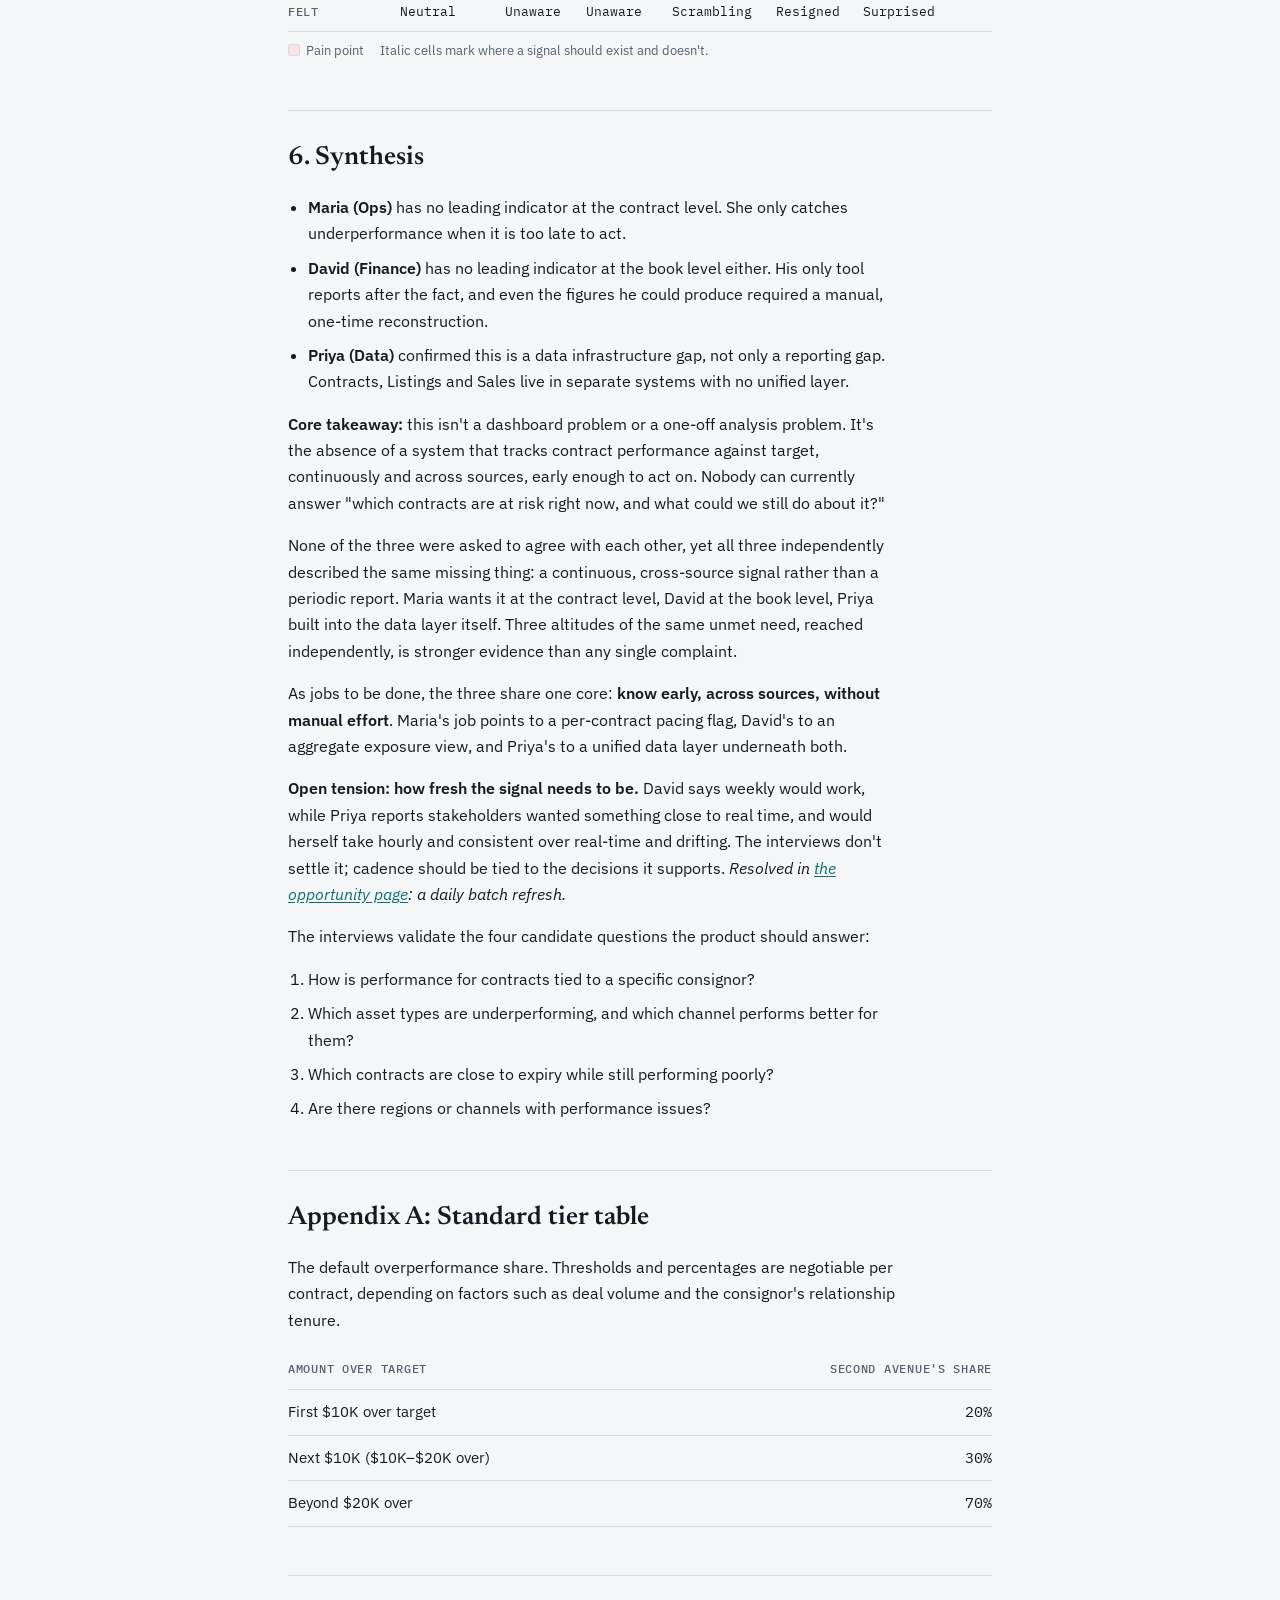
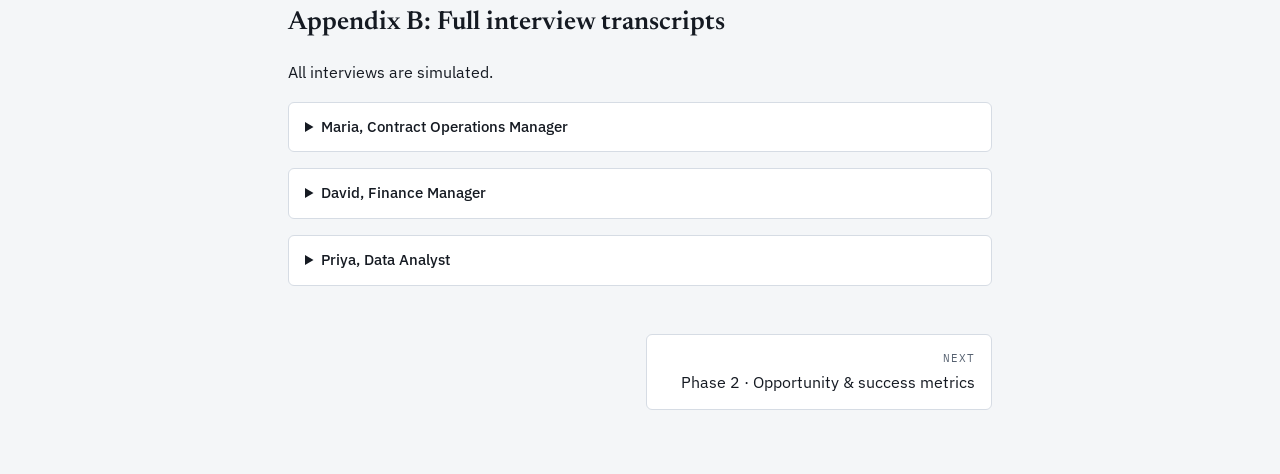
==== commit 8c5eee17: "Phase 5: backlog and roadmap Six epics and fifteen functional stories planned from the revised PRD, " ====
--- a/docs/phase-1-discovery.html
+++ b/docs/phase-1-discovery.html
@@ -37,6 +37,7 @@
     <a href="phase-2-opportunity.html">2 · Opportunity</a>
     <a href="phase-3-prd.html">3 · PRD</a>
     <a href="phase-4-prototype.html">4 · Prototype</a>
+    <a href="phase-5-backlog-roadmap.html">5 · Backlog</a>
   </nav>
 
   <header>
--- a/docs/assets/site.css
+++ b/docs/assets/site.css
@@ -68,6 +68,13 @@
 @media (max-width: 34rem) { .tldr dl { grid-template-columns: minmax(0, 1fr); gap: 0.125rem; } .tldr dd { margin-bottom: 0.75rem; } .tldr dd:last-child { margin-bottom: 0; } }
 
 /* Callouts */
+/* Revision panel: what changed on a page after later evidence */
+.revision { margin-top: 1rem; border-left: 3px solid var(--accent); background: var(--accent-soft); border-radius: 0 6px 6px 0; padding: 1rem 1.25rem; max-width: 38rem; display: flex; flex-direction: column; gap: 0.5rem; font-size: 0.9375rem; }
+.revision .label { font-family: var(--font-mono); font-size: 0.75rem; letter-spacing: 0.08em; text-transform: uppercase; color: var(--accent); margin: 0; }
+.revision ul { gap: 0.25rem; }
+.revision.archived { margin: 0 0 1.5rem; border-left-color: var(--muted); background: var(--surface); }
+.revision.archived .label { color: var(--muted); }
+
 .hmw { background: var(--accent-soft); padding: 1.25rem 1.5rem; border-radius: 4px; max-width: 38rem; margin-top: 0.5rem; }
 .hmw .lead { color: var(--accent); }
 .hmw p { font-family: var(--font-display); font-size: 1.25rem; line-height: 1.45; font-weight: 500; }
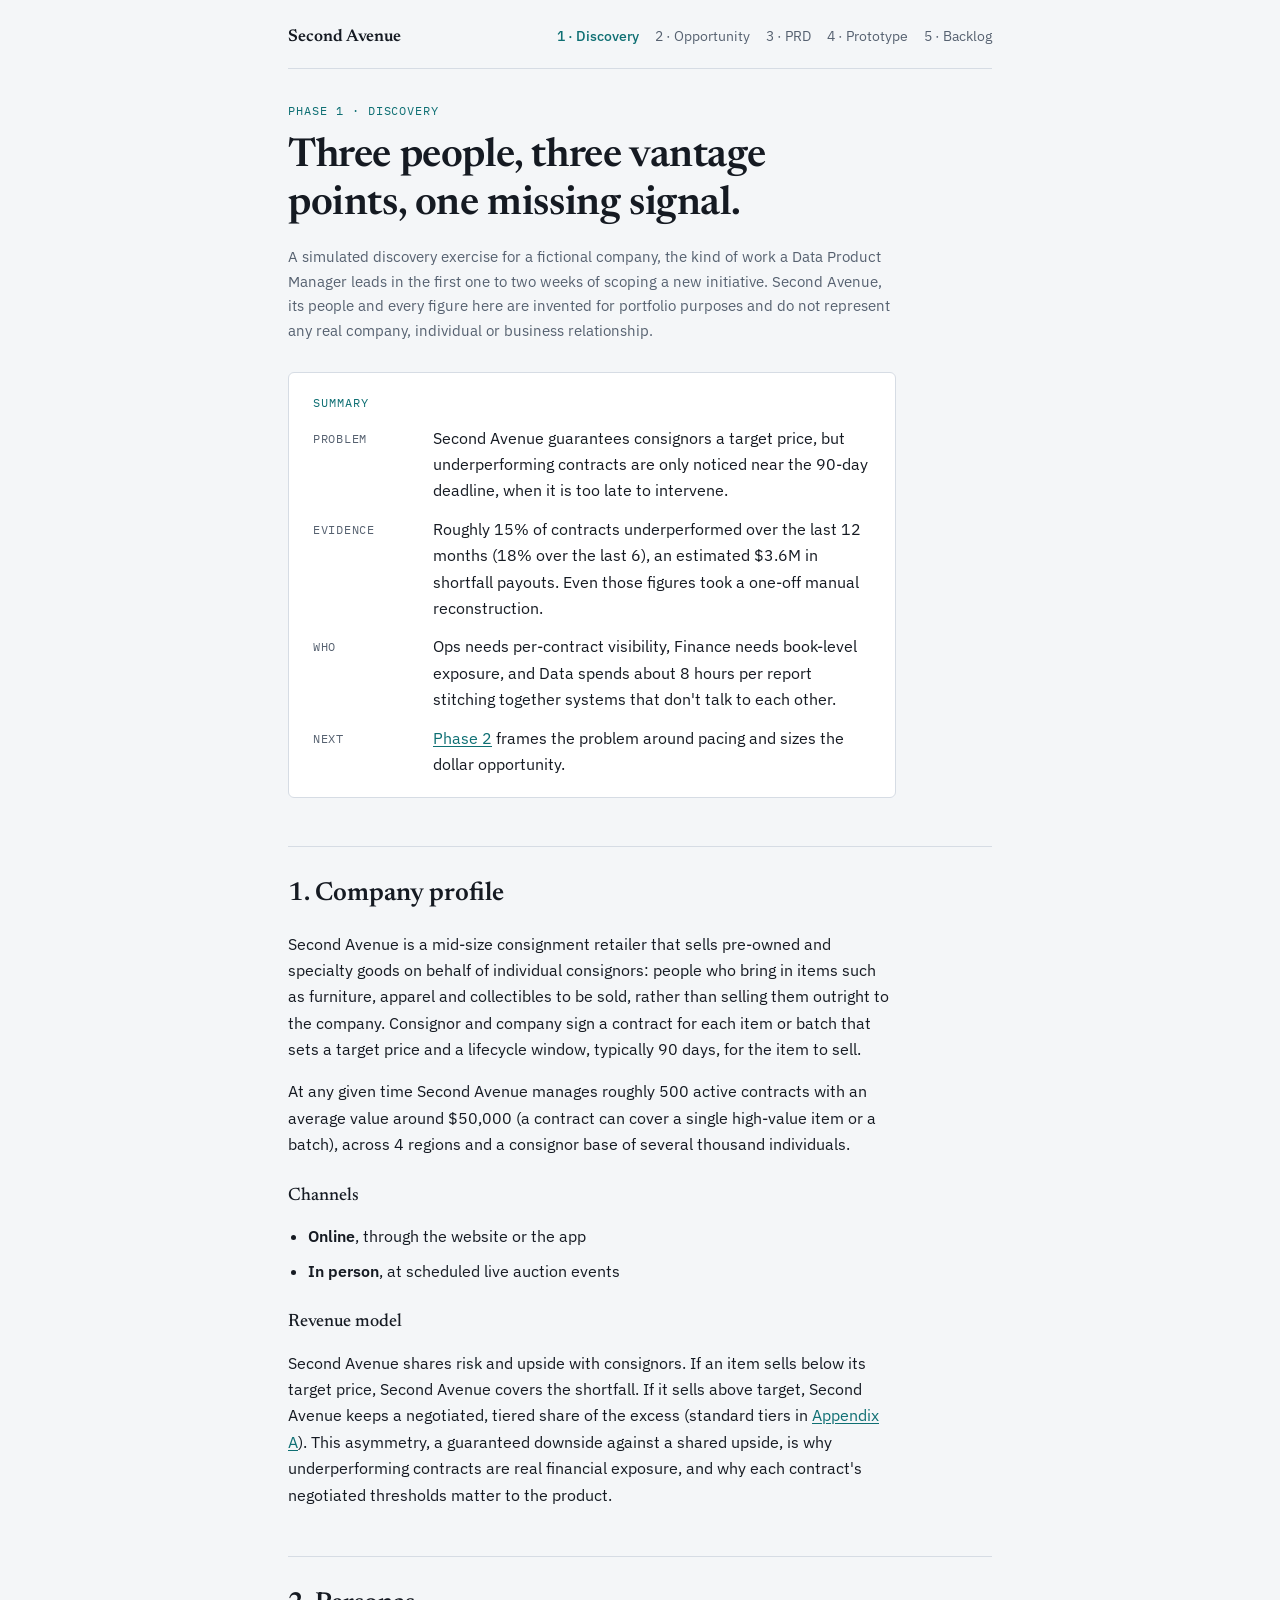
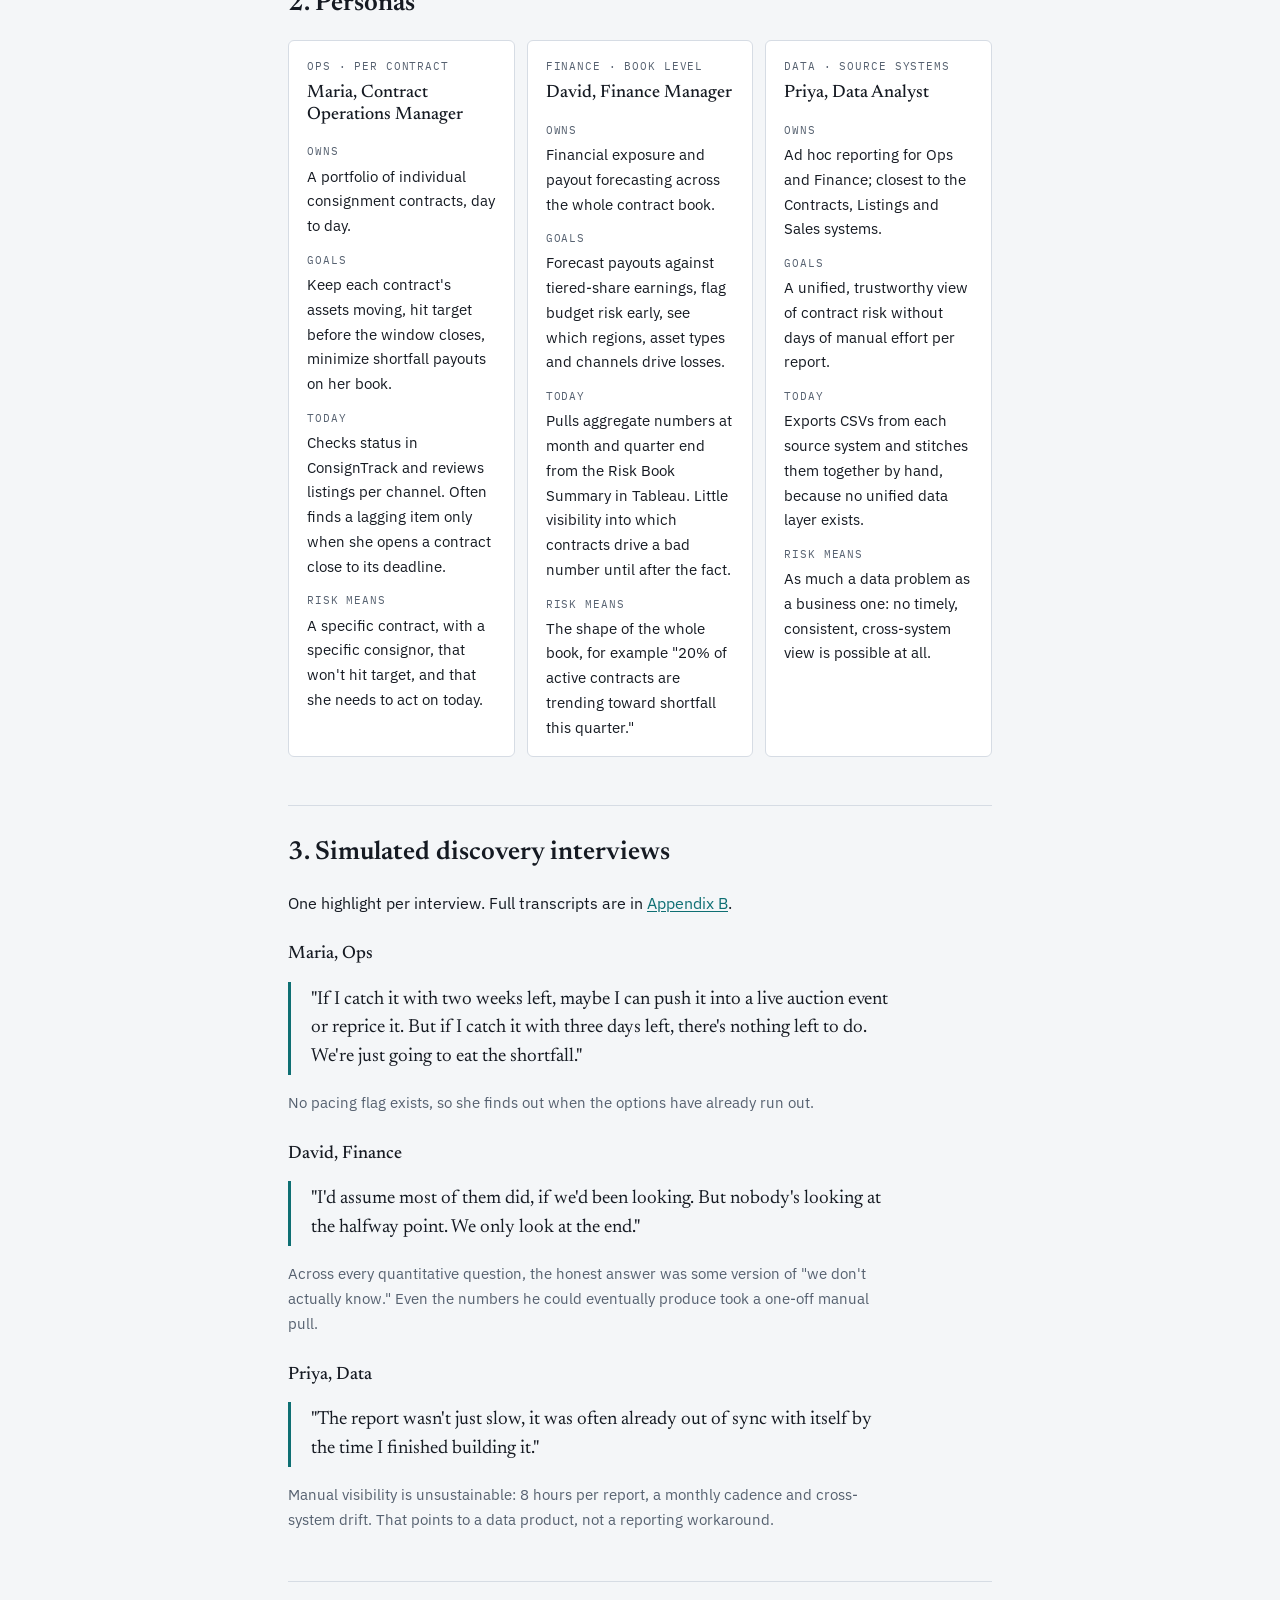
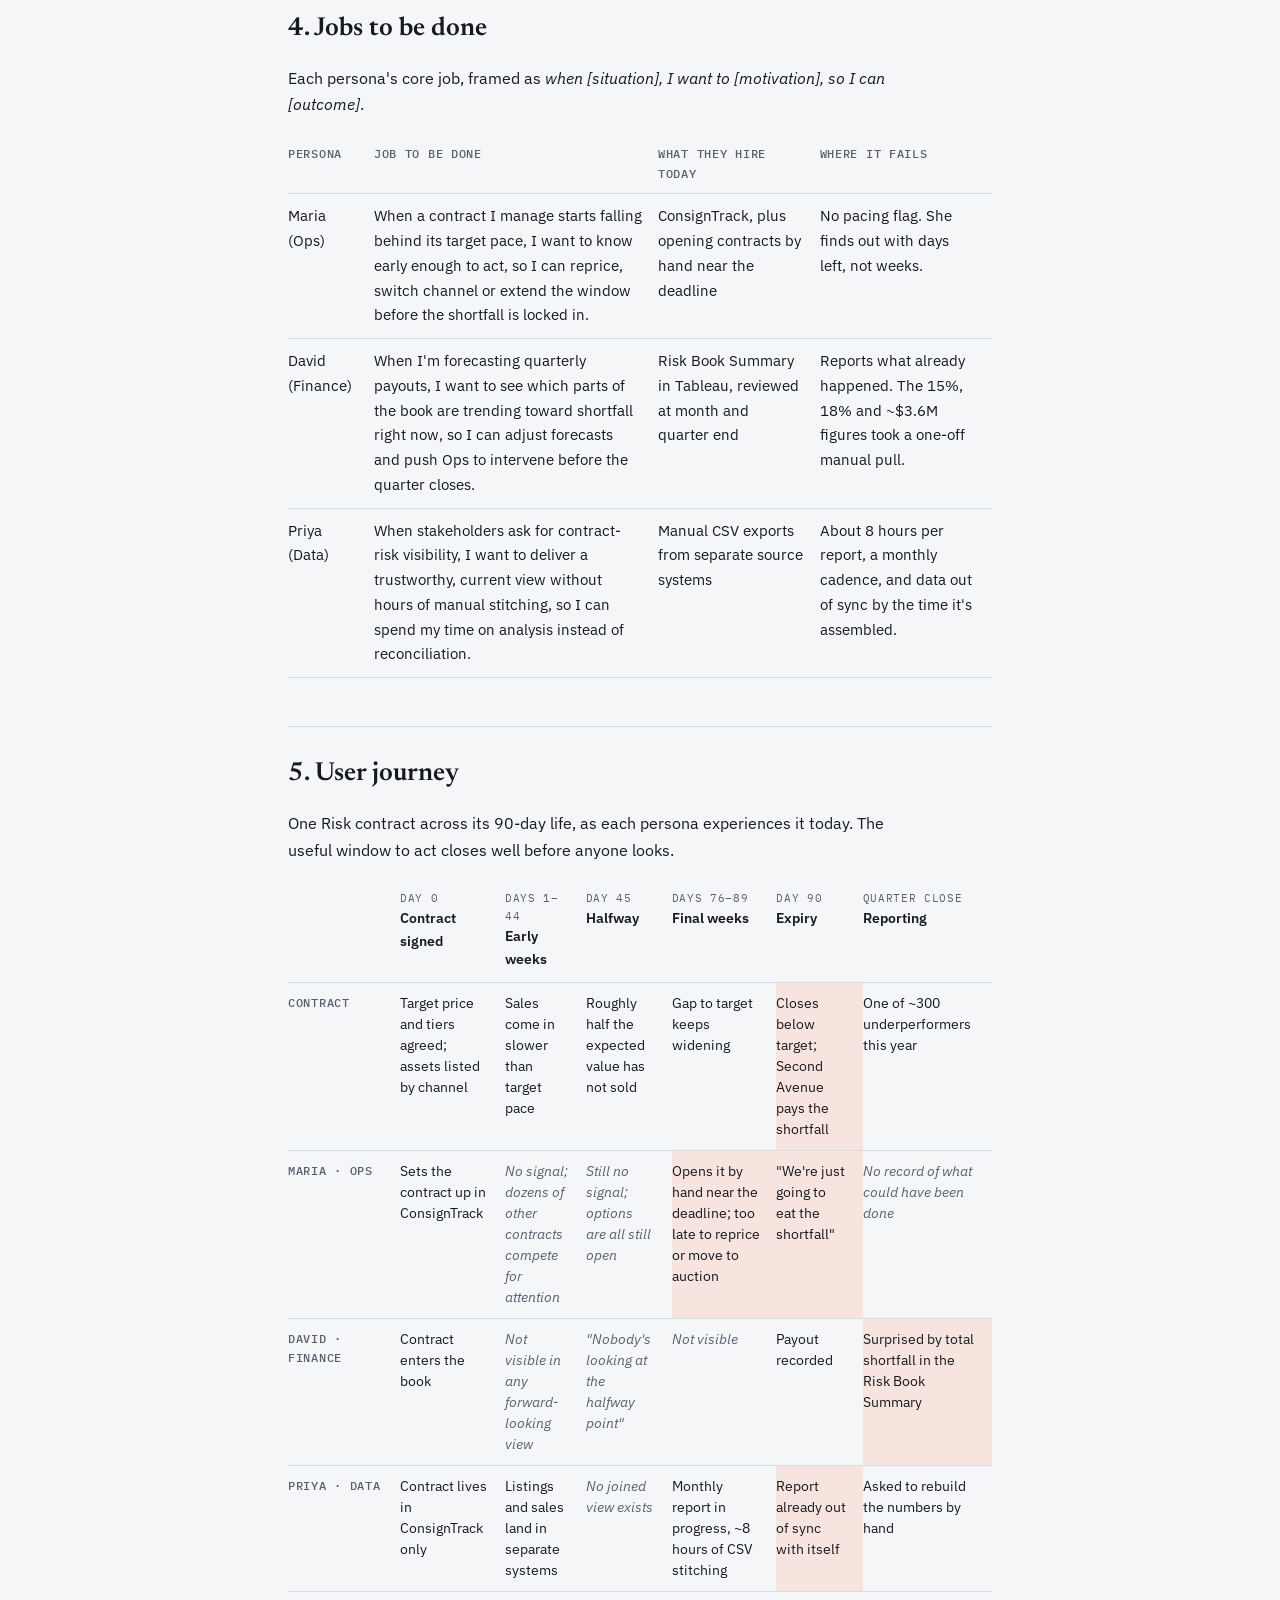
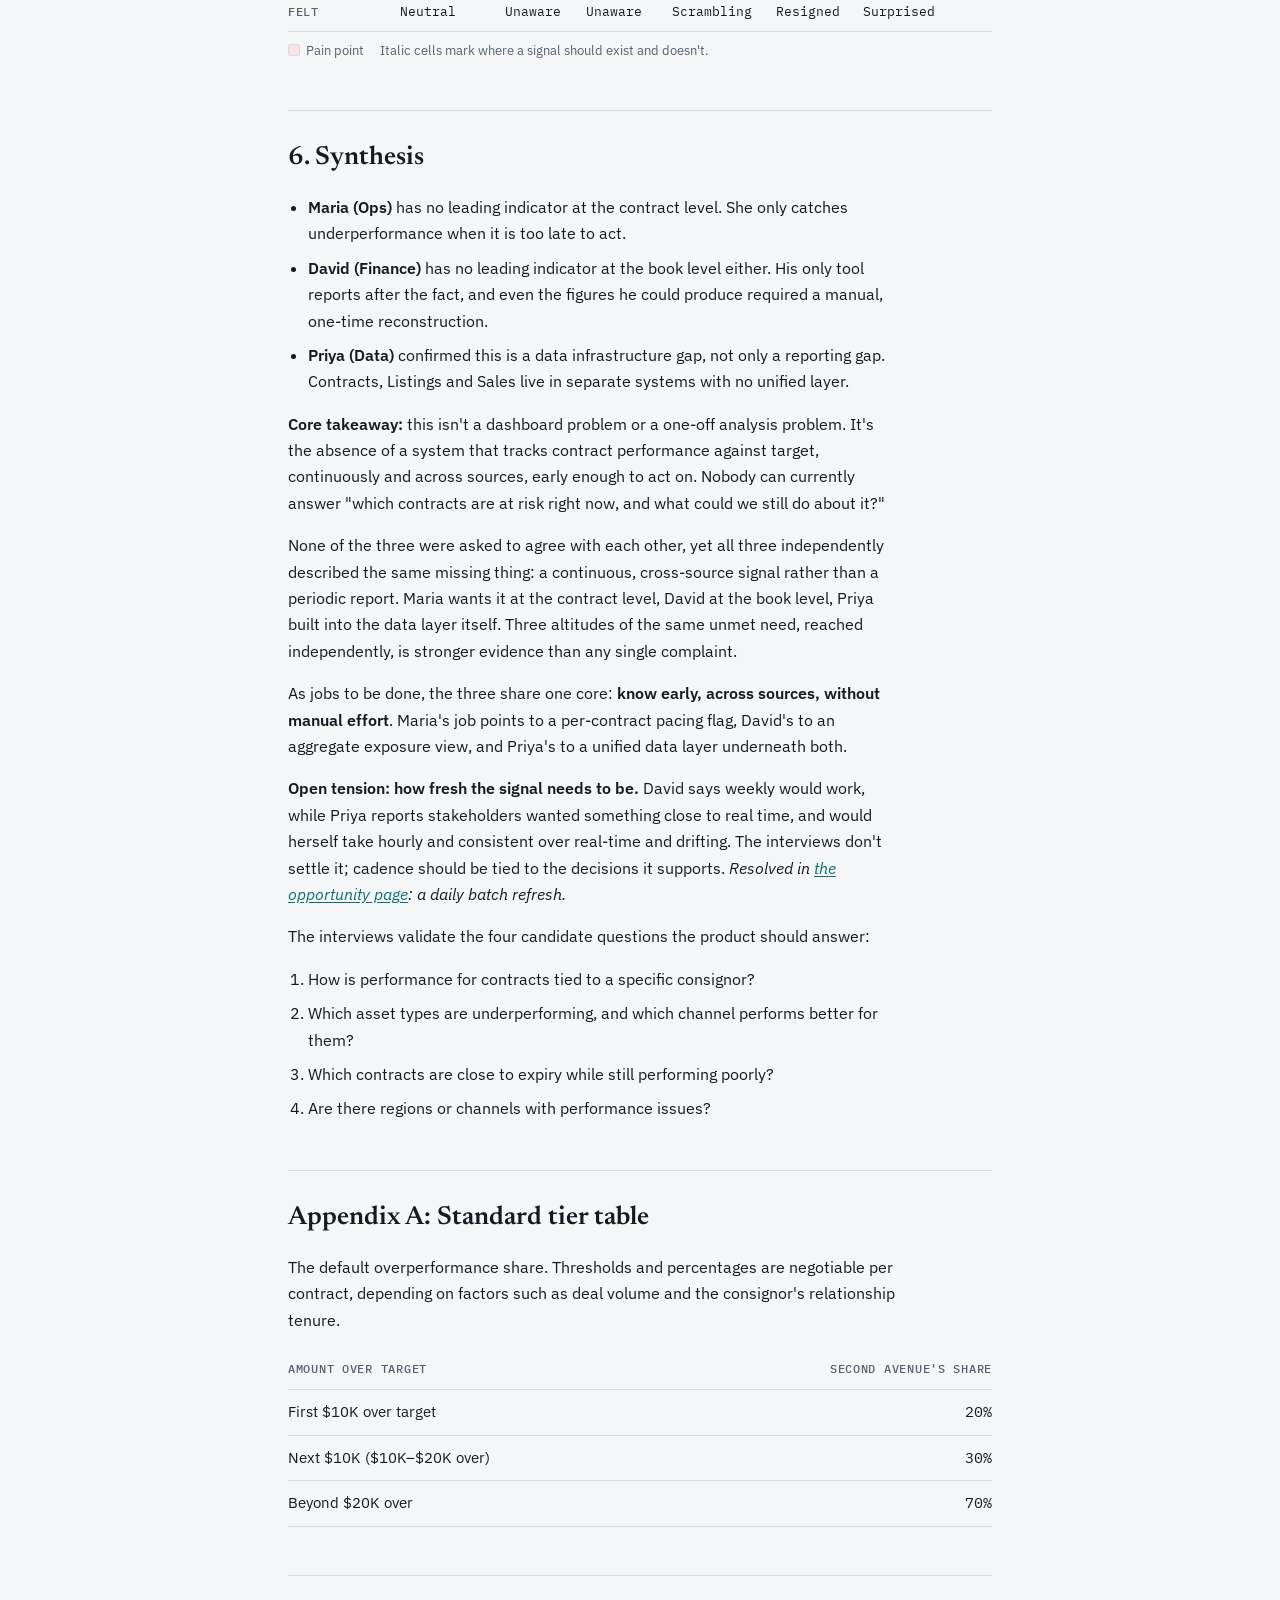
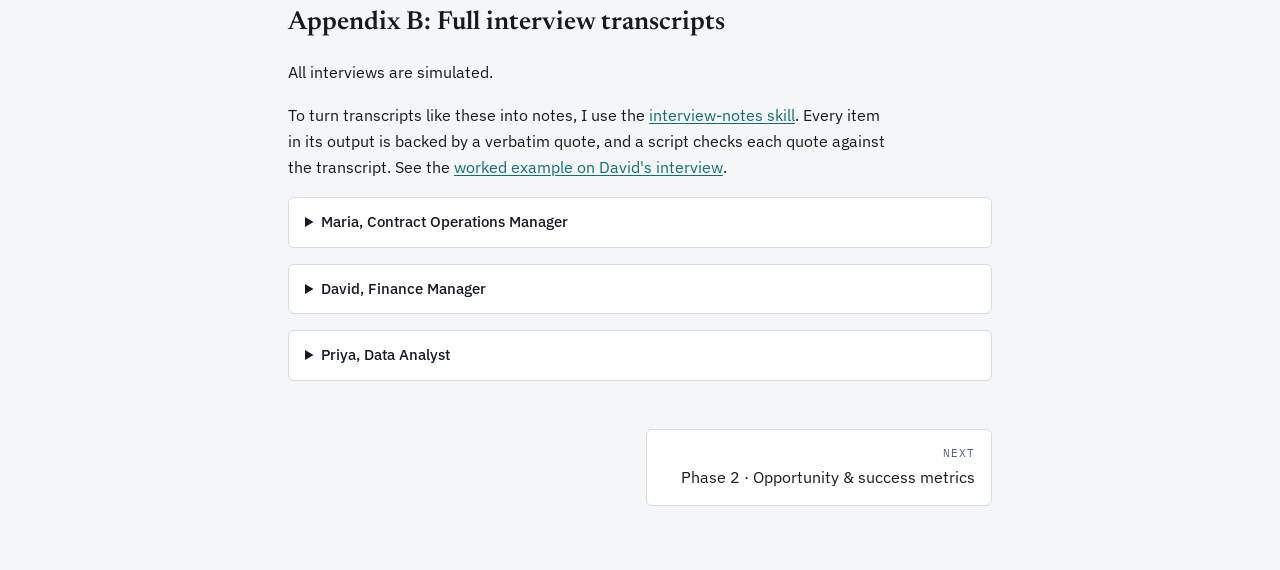
==== commit 51e34020: "Link the interview-notes skill from Phase 1 Appendix B Co-Authored-By: Claude Sonnet 5.5 <noreply@an" ====
--- a/docs/phase-1-discovery.html
+++ b/docs/phase-1-discovery.html
@@ -249,6 +249,7 @@
   <section class="section" aria-labelledby="appendix-b">
     <h2 id="appendix-b">Appendix B: Full interview transcripts</h2>
     <p>All interviews are simulated.</p>
+    <p>To turn transcripts like these into notes, I use the <a href="https://github.com/caioluthi/portfolio/tree/main/skills/interview-notes">interview-notes skill</a>. Every item in its output is backed by a verbatim quote, and a script checks each quote against the transcript. See the <a href="https://github.com/caioluthi/portfolio/blob/main/skills/interview-notes/examples/second-avenue/notes/finance-manager.notes.md">worked example on David's interview</a>.</p>
 
     <details>
       <summary>Maria, Contract Operations Manager</summary>
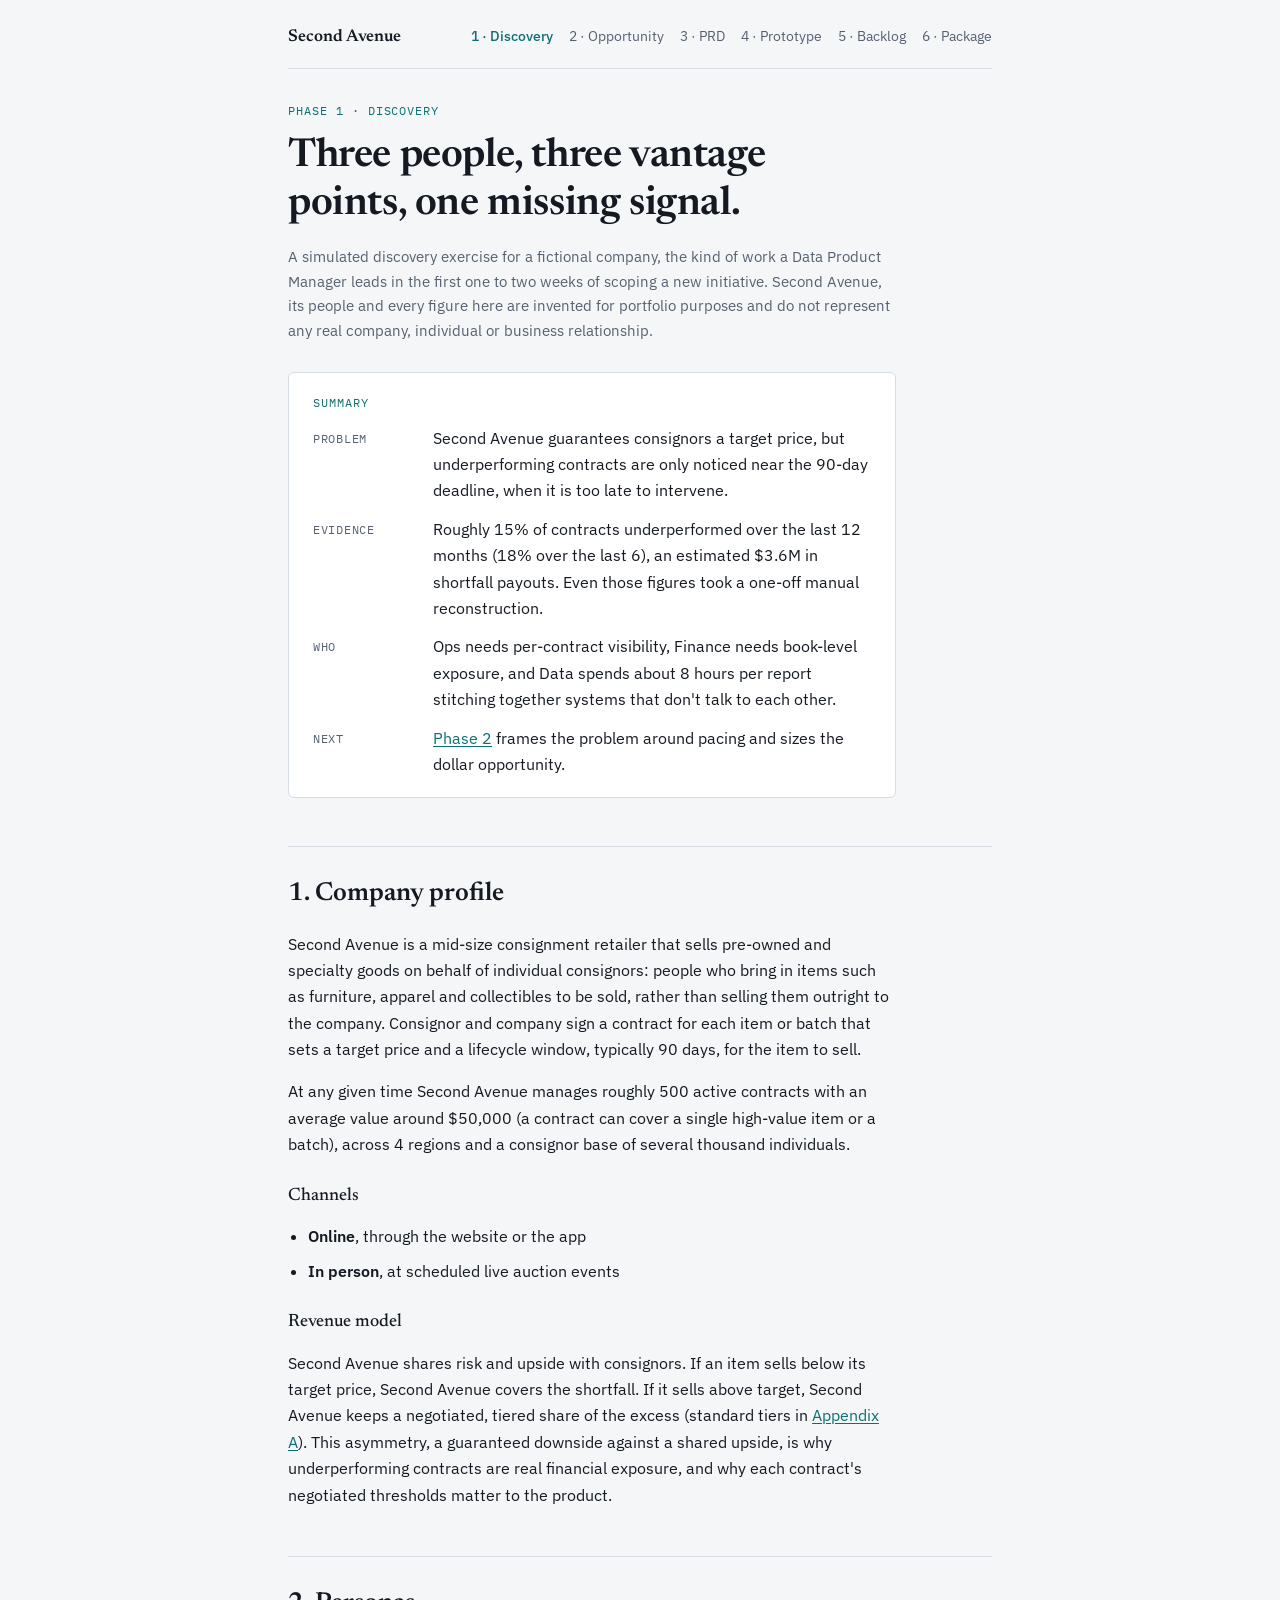
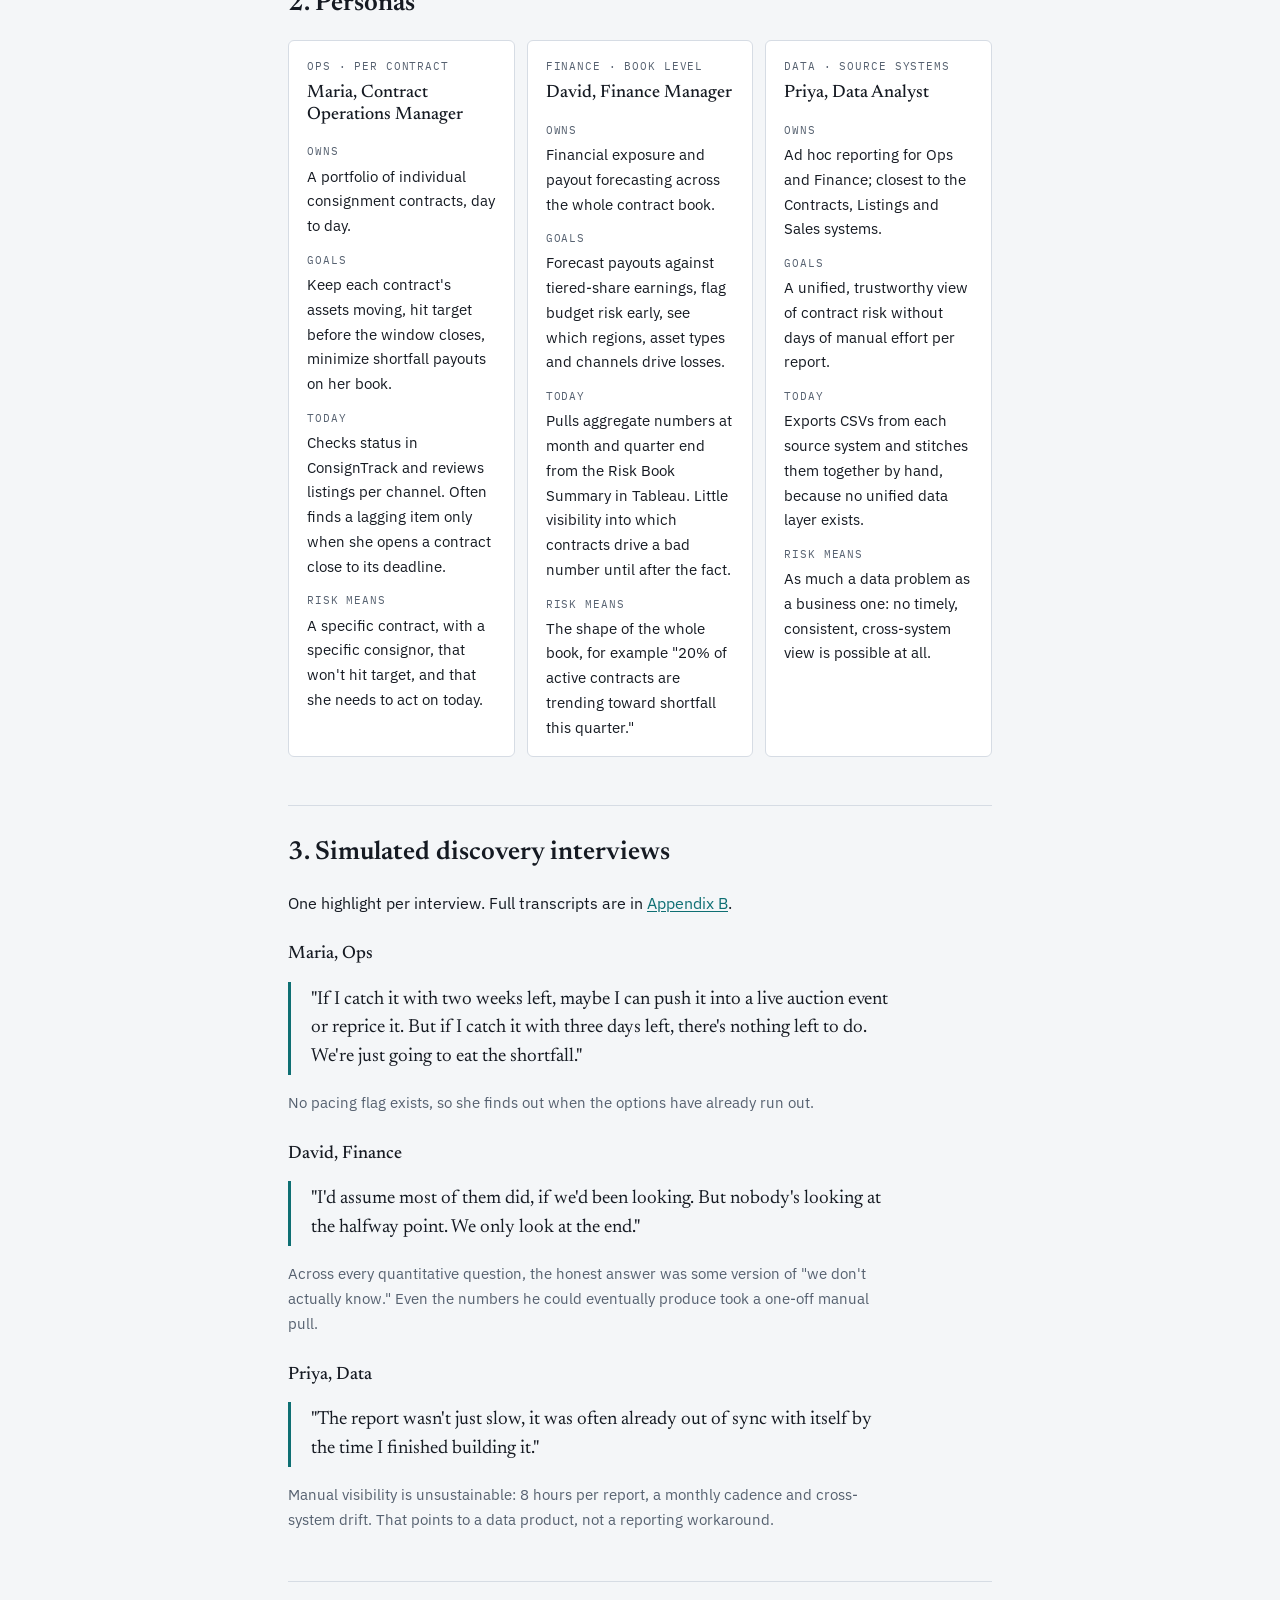
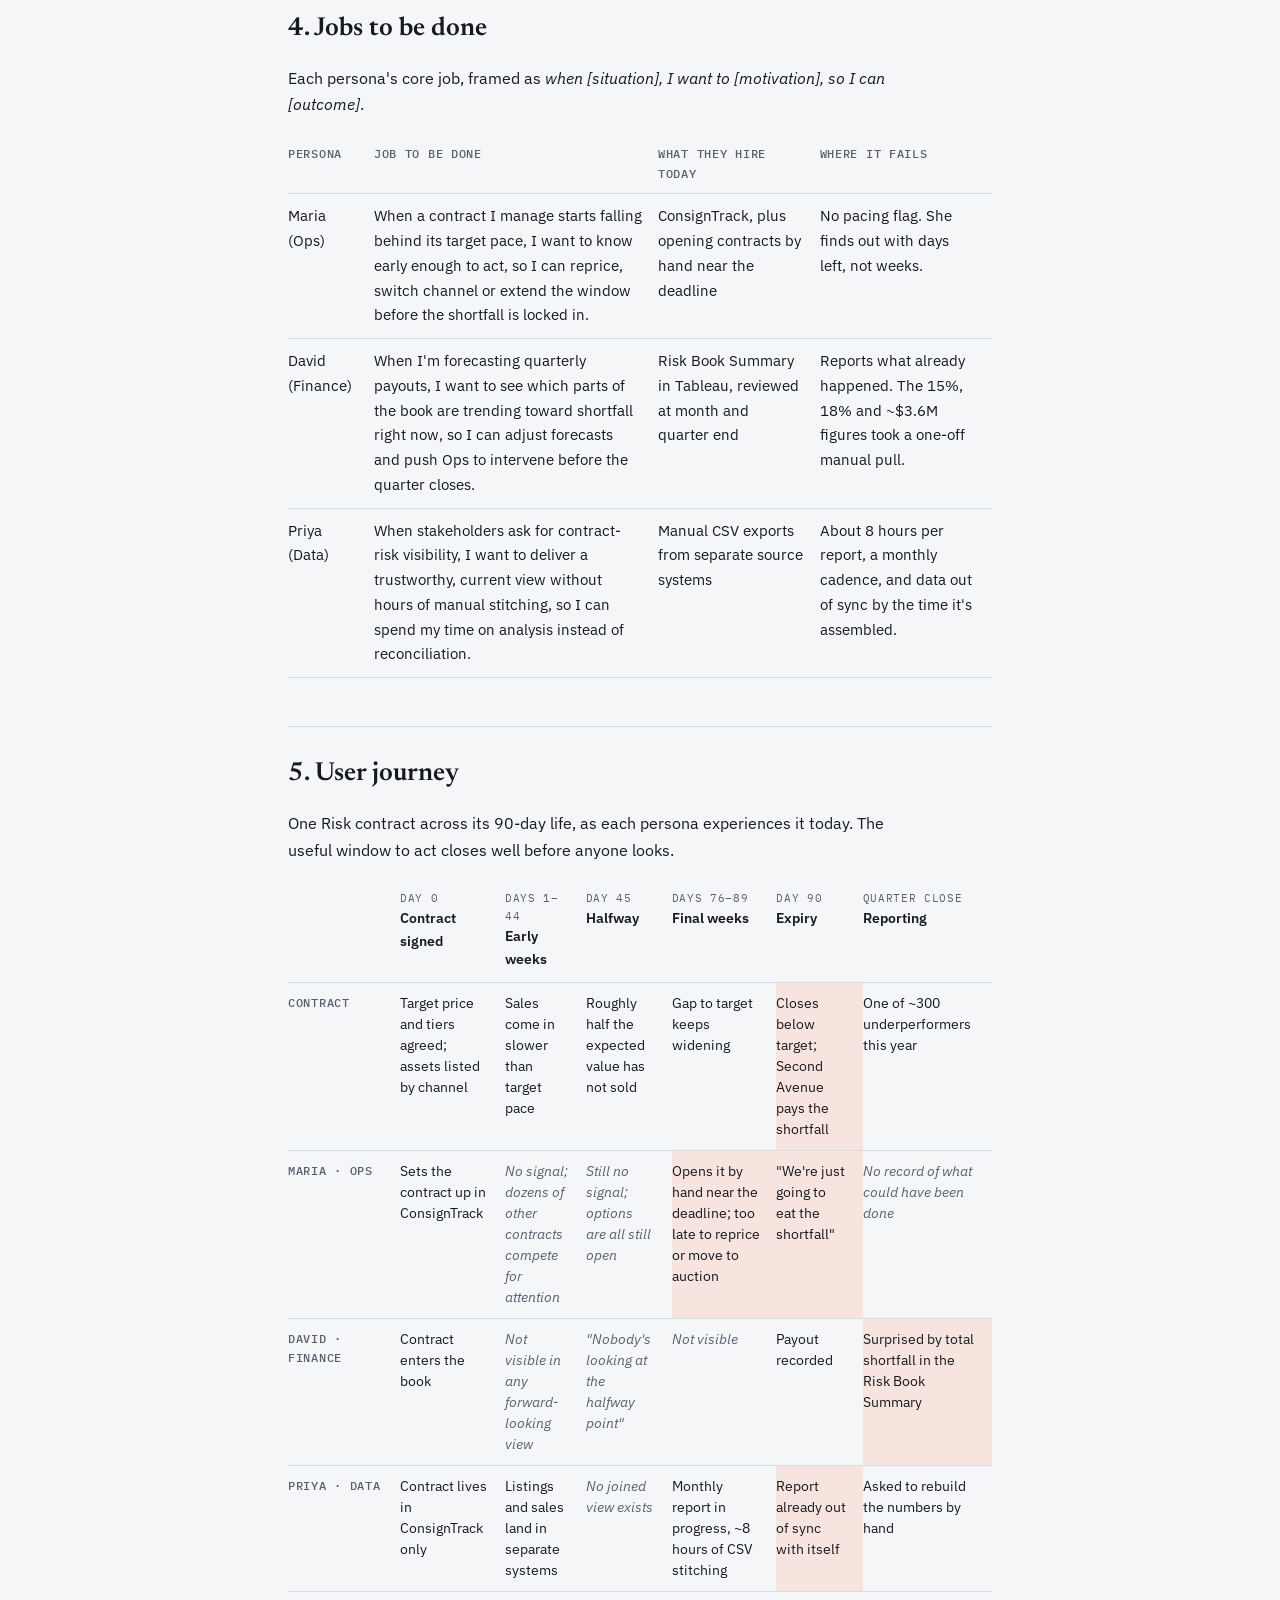
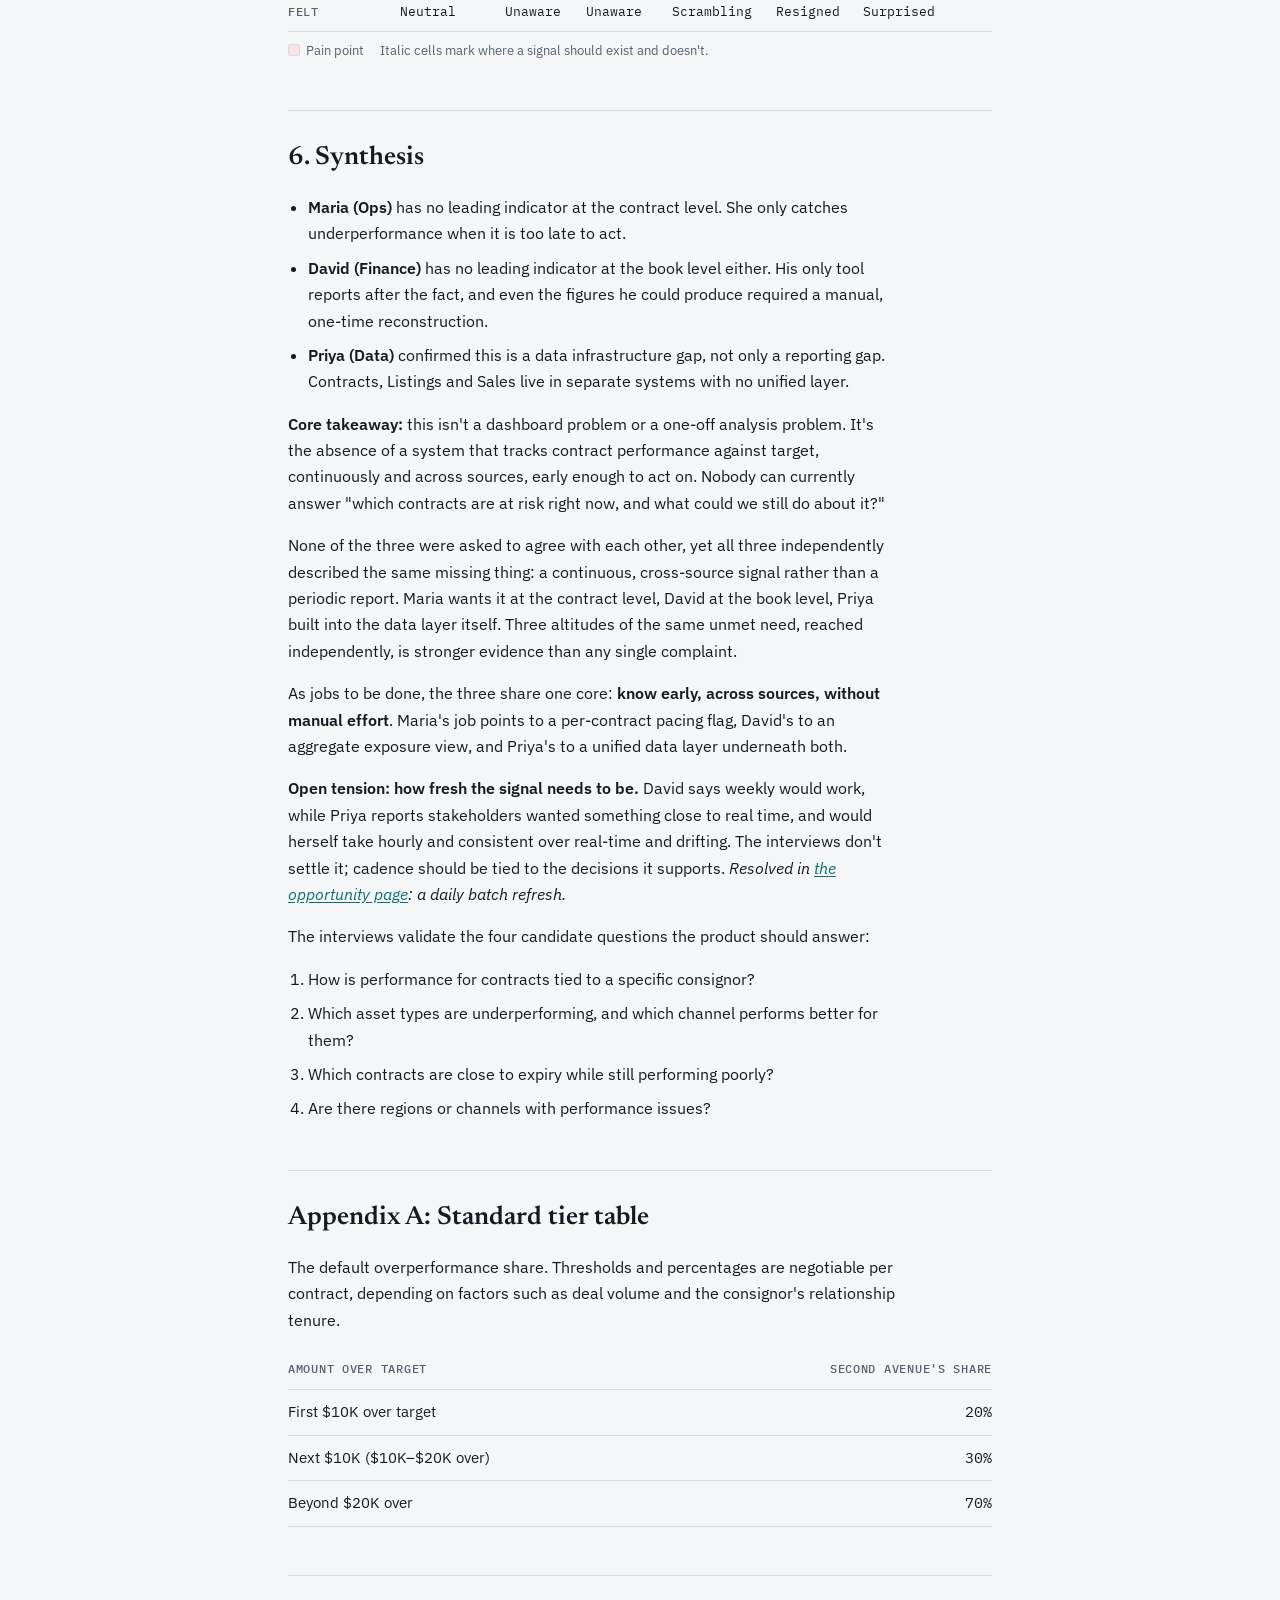
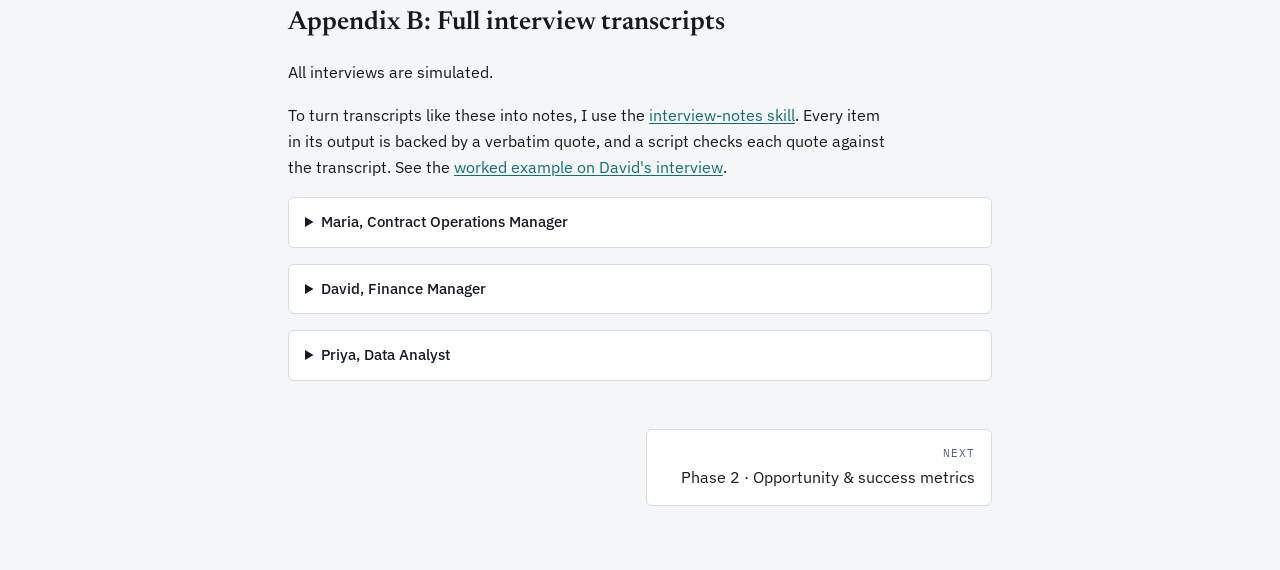
==== commit a6979da6: "Release scope for R1, prototype README caveat, Phase 6 navigation - R1 only holds stories that don't" ====
--- a/docs/phase-1-discovery.html
+++ b/docs/phase-1-discovery.html
@@ -38,6 +38,7 @@
     <a href="phase-3-prd.html">3 · PRD</a>
     <a href="phase-4-prototype.html">4 · Prototype</a>
     <a href="phase-5-backlog-roadmap.html">5 · Backlog</a>
+    <a href="phase-6-package.html">6 · Package</a>
   </nav>
 
   <header>
@@ -272,7 +273,7 @@
         <div><p class="q">Which channel, app, website or live auction, has the worst pacing-to-target rate?</p><p class="a">"My gut says live auction events underperform more, but that's an impression from a few conversations with the Ops team, not something I've actually measured."</p></div>
         <div><p class="q">Of the contracts that ended up underperforming, how many showed warning signs by the halfway point?</p><p class="a">"I'd assume most of them did, if we'd been looking. But nobody's looking at the halfway point. We only look at the end."</p></div>
         <div><p class="q">And how many of those had actions available that could have helped if you'd caught them earlier?</p><p class="a">"Probably a lot of them. But that's a guess, not something backed by data."</p></div>
-        <div><p class="q">Has anyone tried to close that gap?</p><p class="a">"Last quarter I asked Tom on the Ops side whether he could flag at-risk contracts early, and he told me he'd have to open each one by hand."</p></div>
+        <div><p class="q">Has anyone tried to close that gap?</p><p class="a">"Last quarter I asked Marcus on the Ops side whether he could flag at-risk contracts early, and he told me he'd have to open each one by hand."</p></div>
         <div><p class="q">What would an ideal solution look like for you?</p><p class="a">"I'd want to see, while the quarter is still running, which regions and asset types are trending toward shortfall payouts. And I'd want a number I trust. I don't want to walk into a meeting defending a figure nobody can reproduce."</p></div>
         <div><p class="q">What's essential versus nice to have?</p><p class="a">"Essential is a forward-looking view of expected payouts that refreshes at least weekly. Daily would be nicer, but weekly I could work with. Per-contract detail is nice to have for me, that's more of an Ops need, though I'd want to be able to drill in when something looks off."</p></div>
         <p class="takeaway">Across every quantitative question, the honest answer was some version of "we don't actually know." The knowledge lives in people's heads, not in any system.</p>
